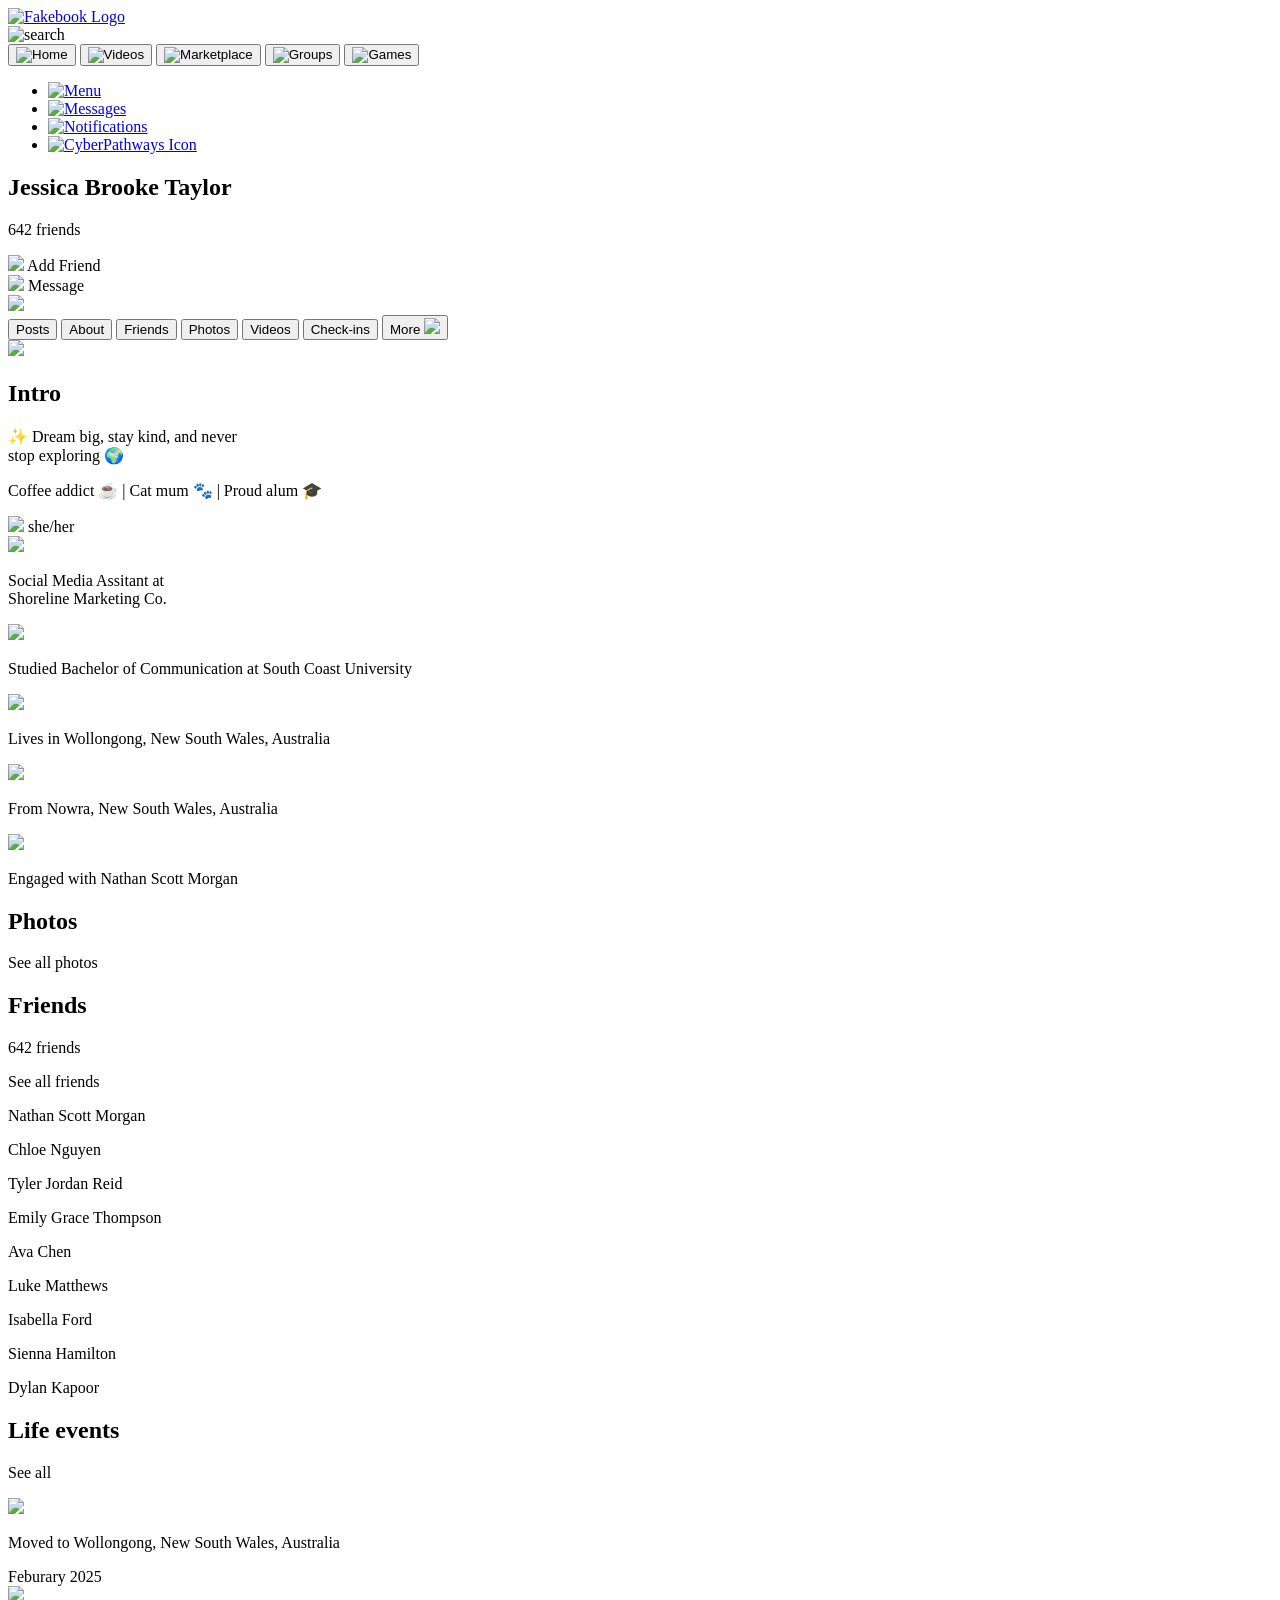
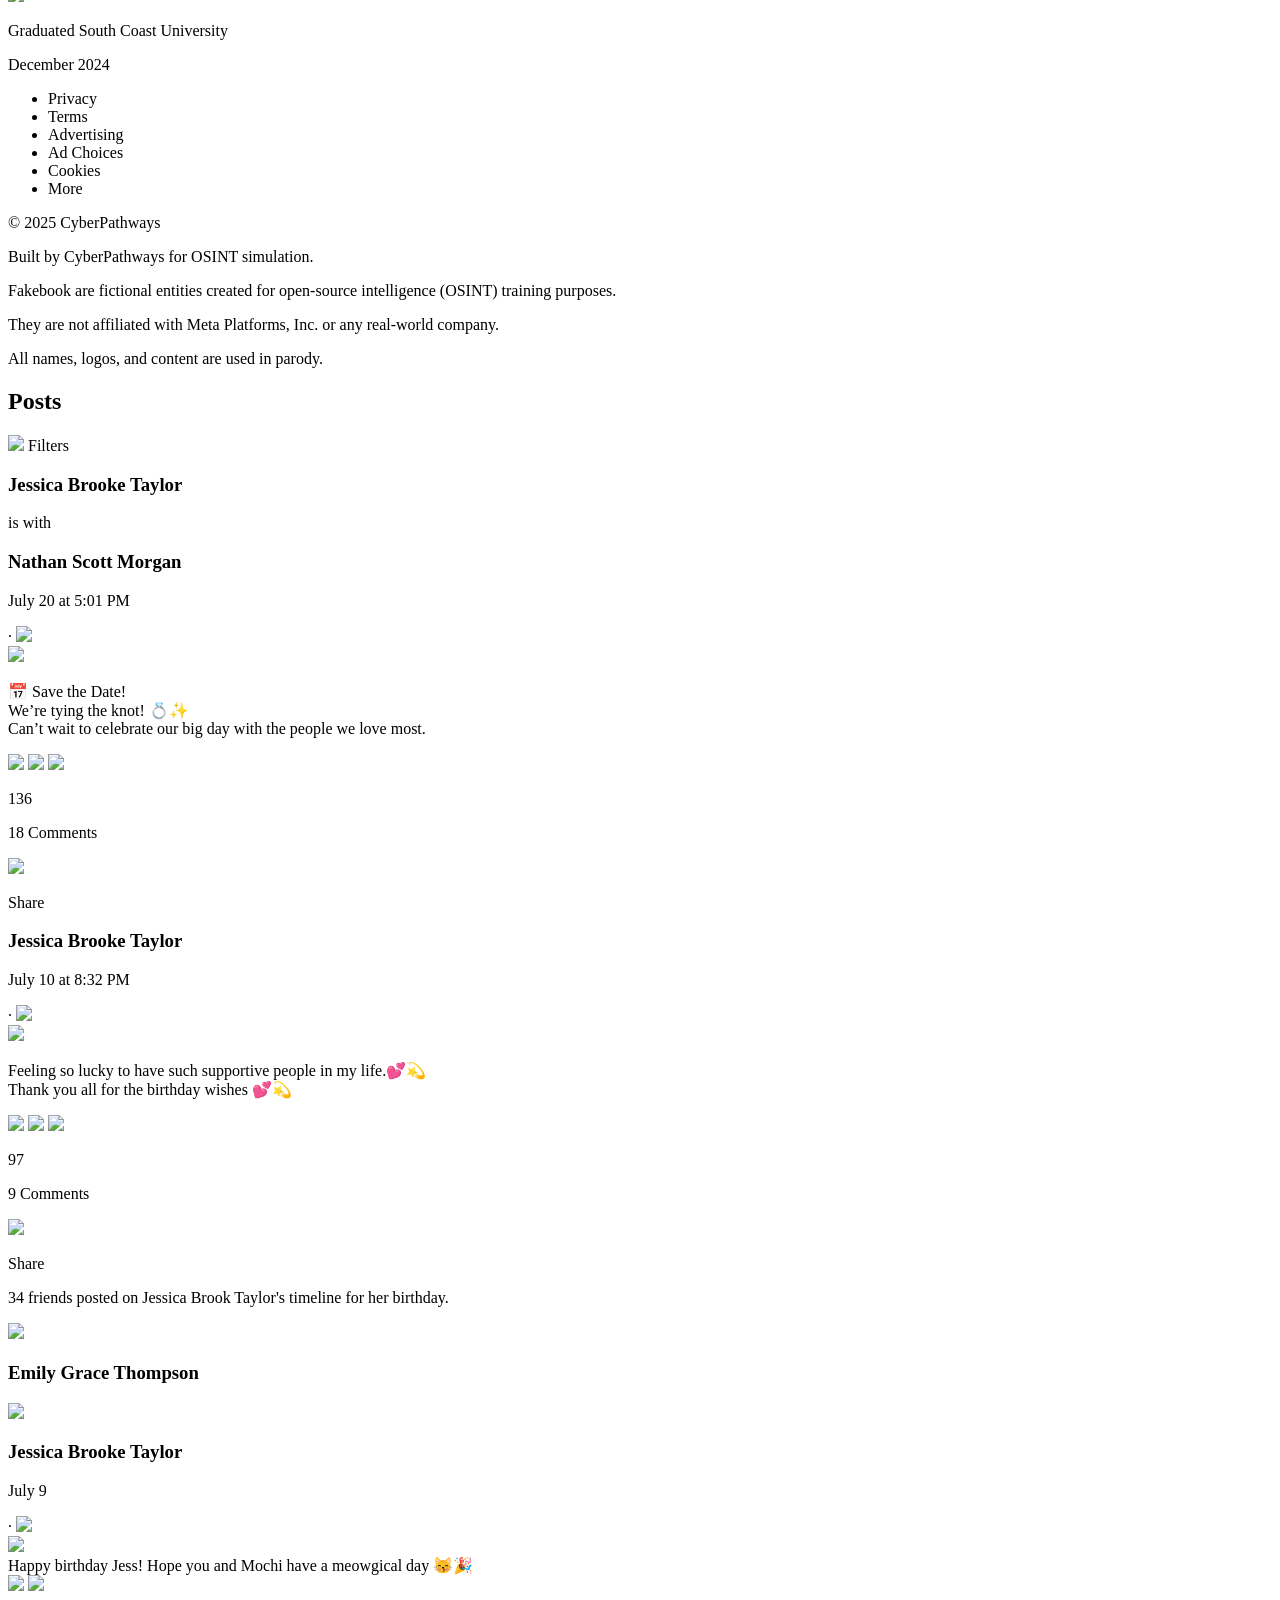
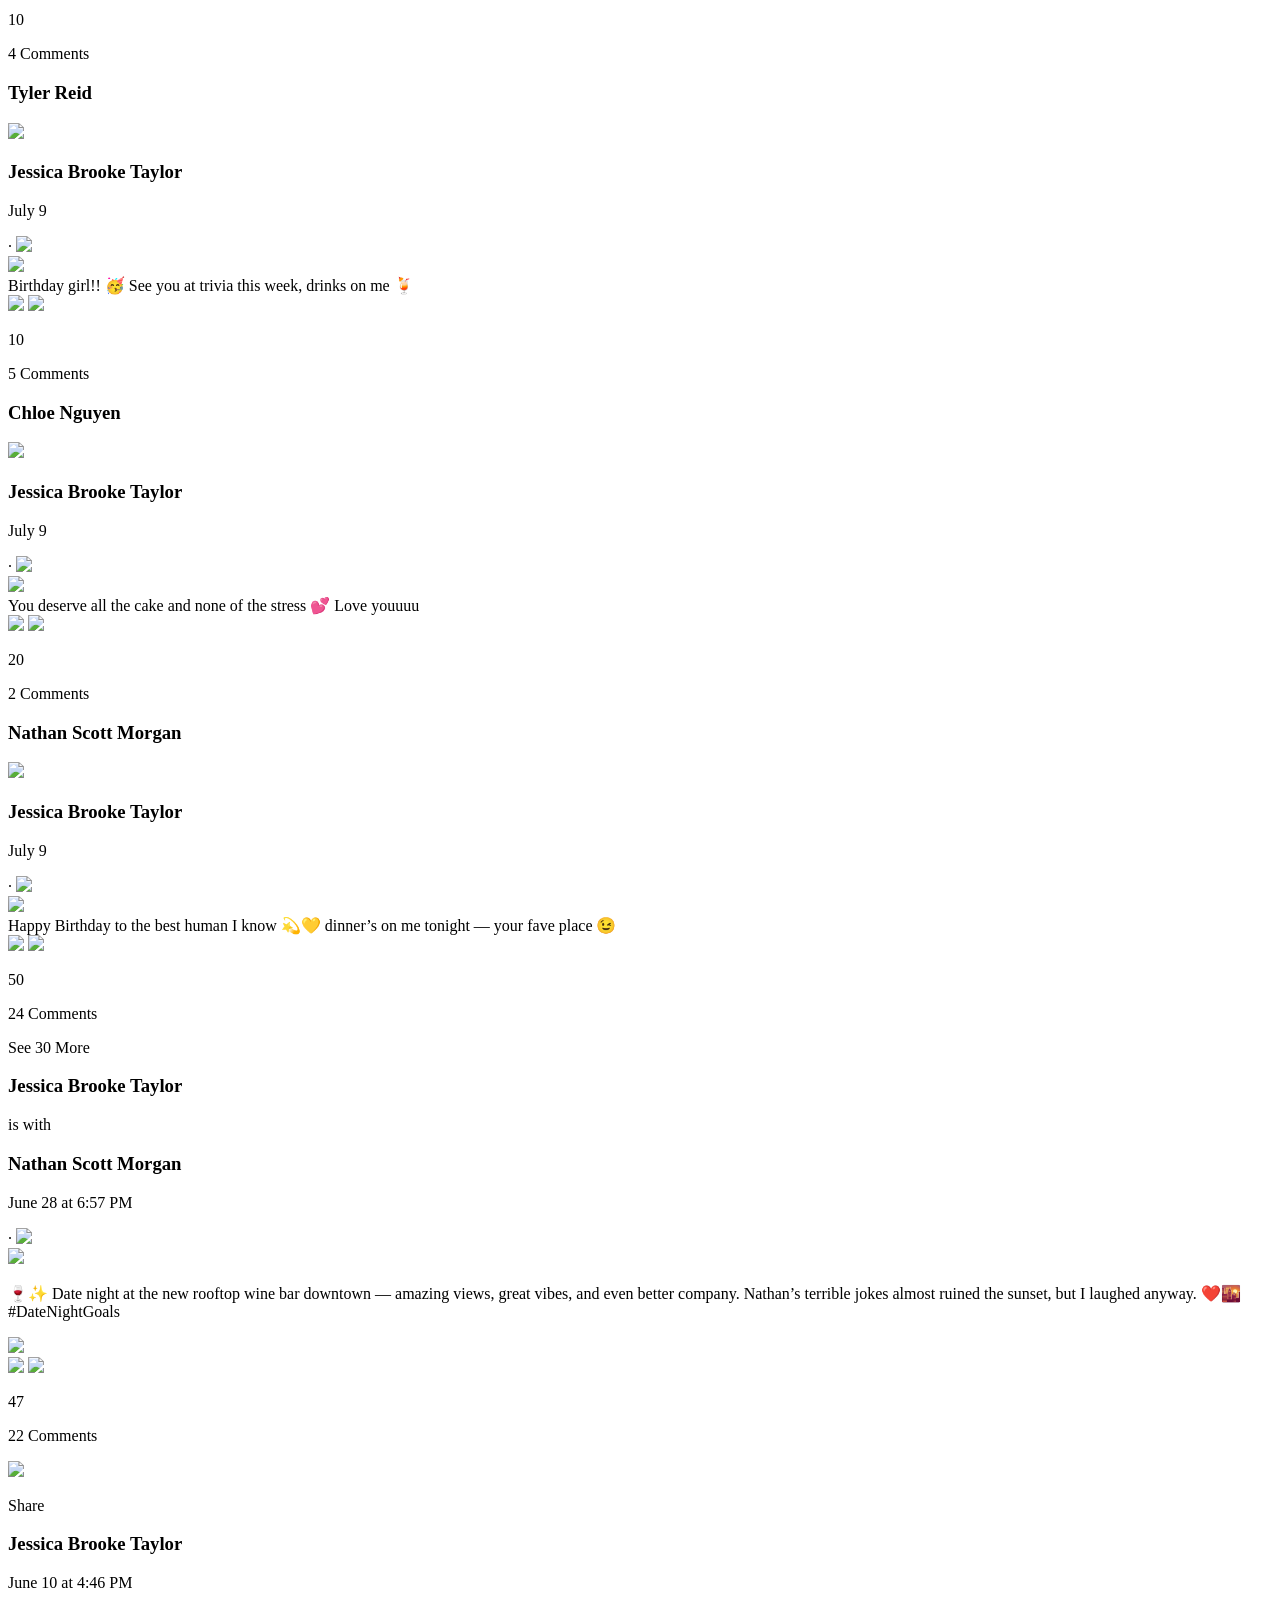
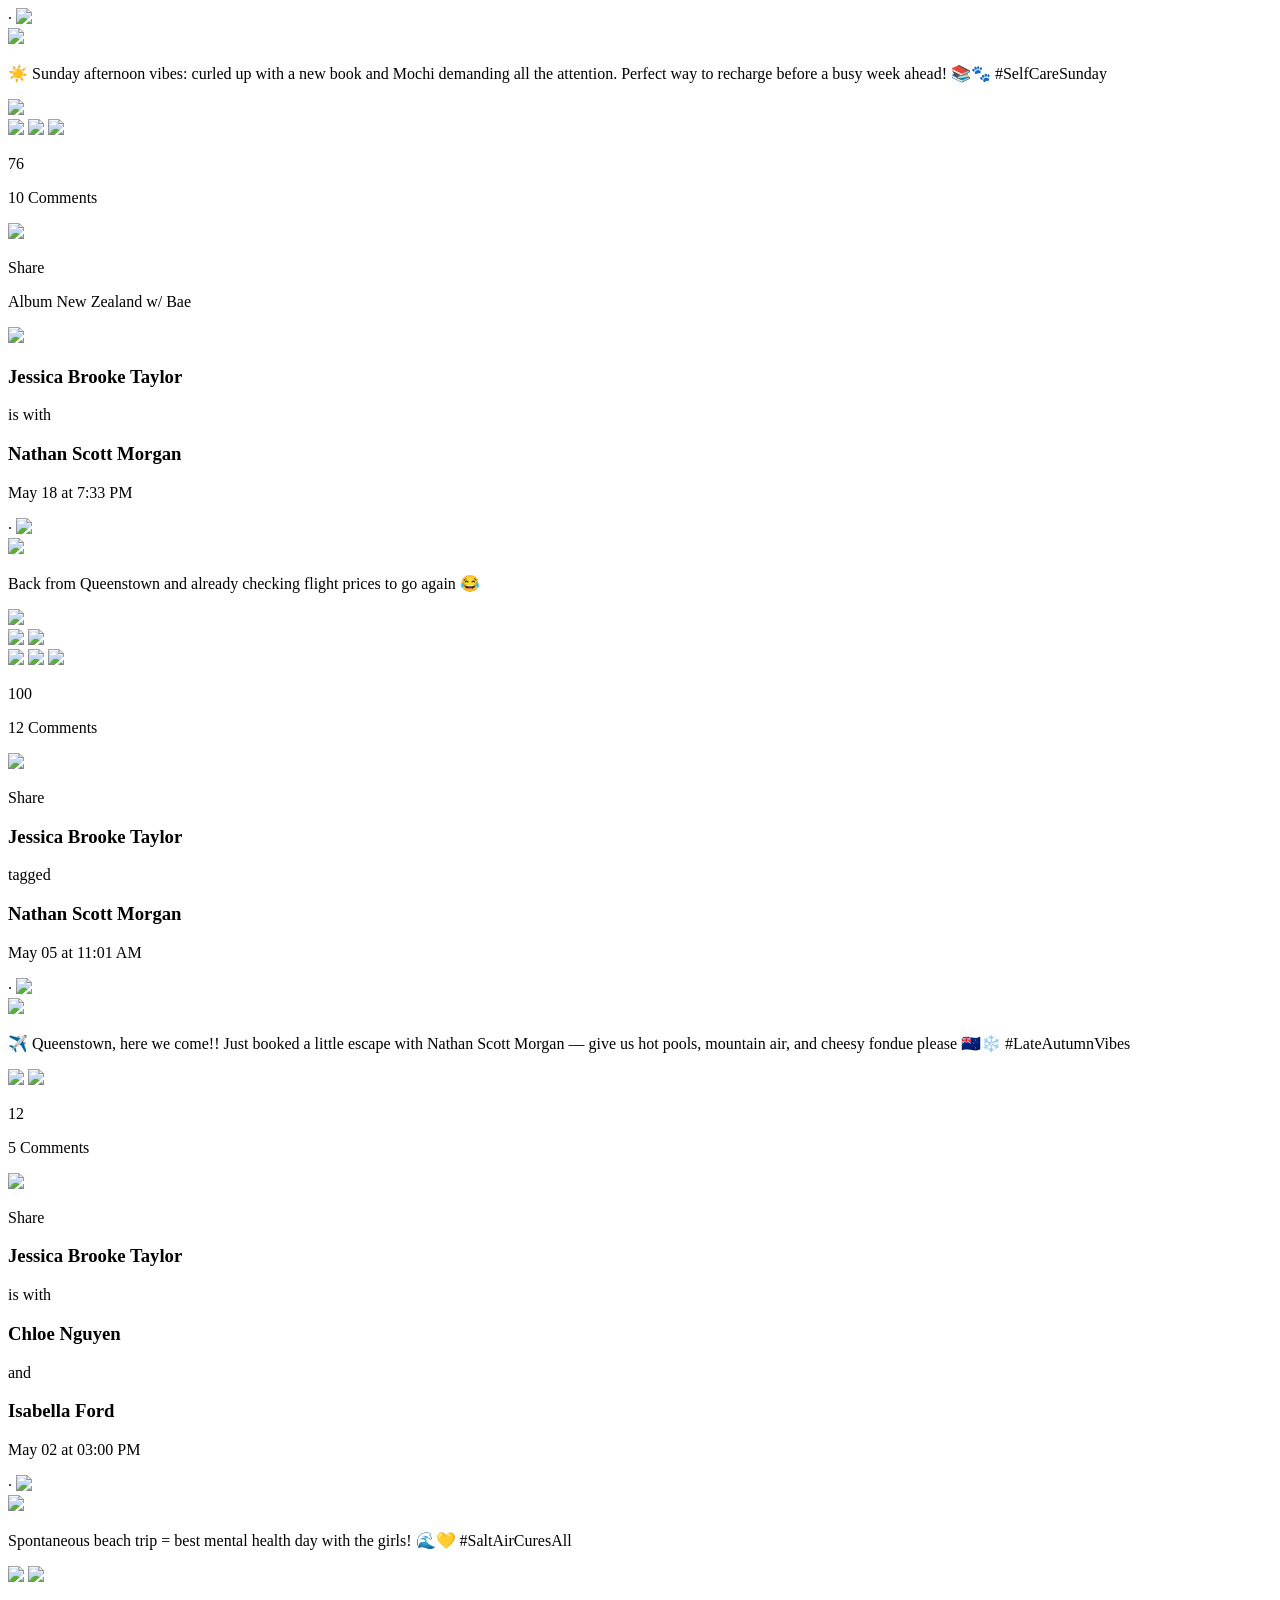
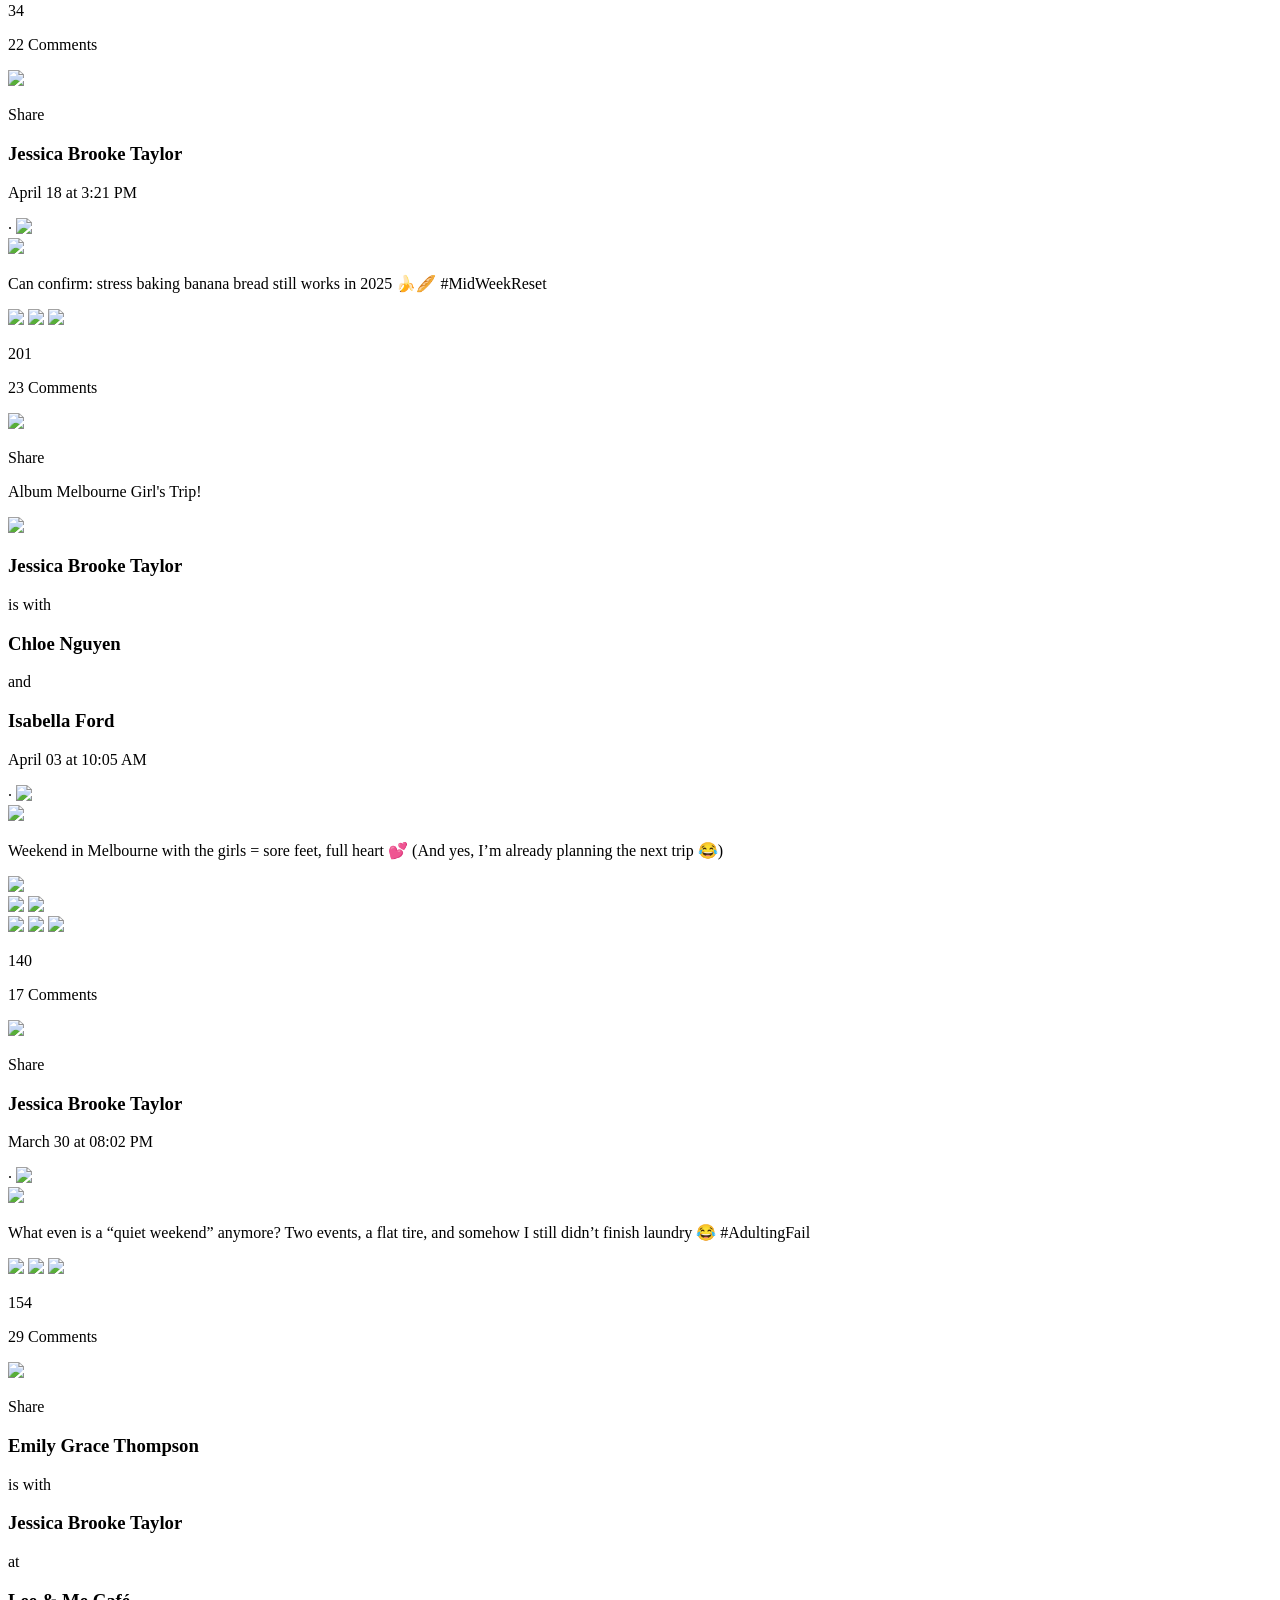
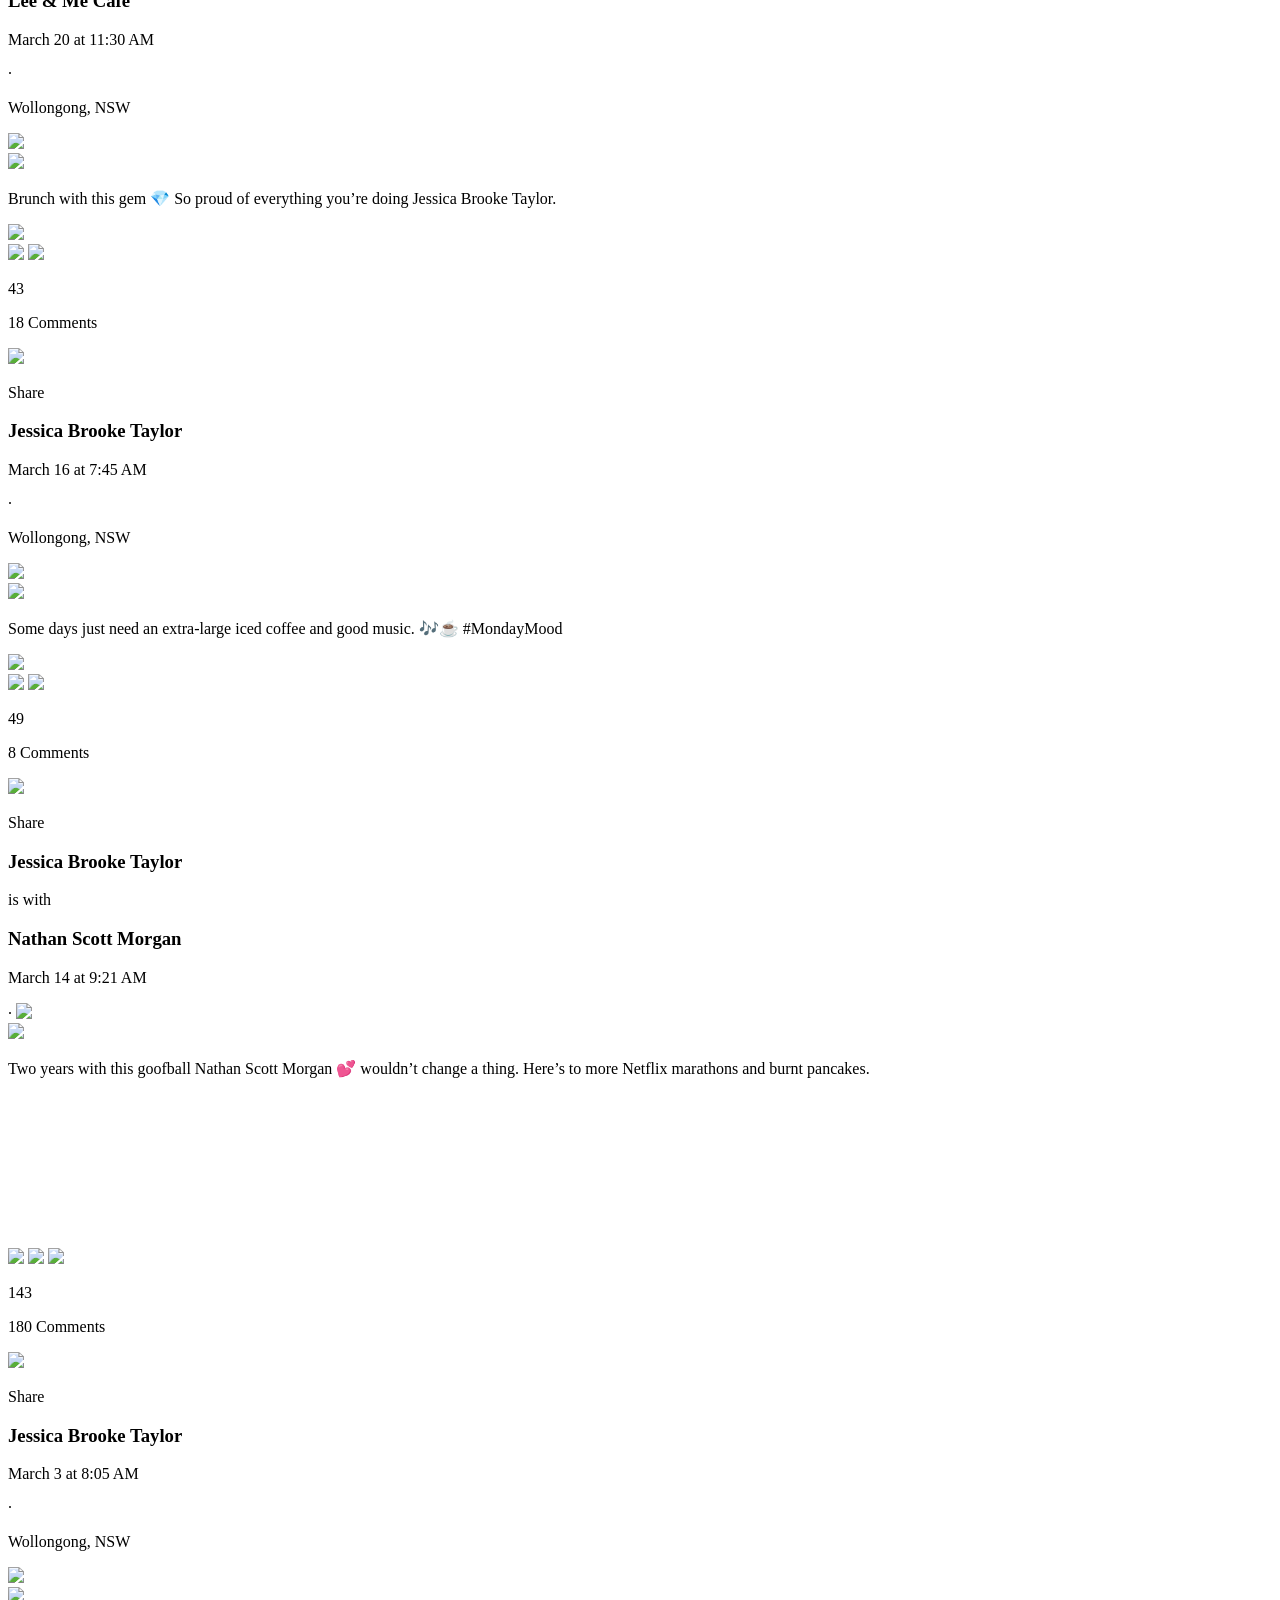
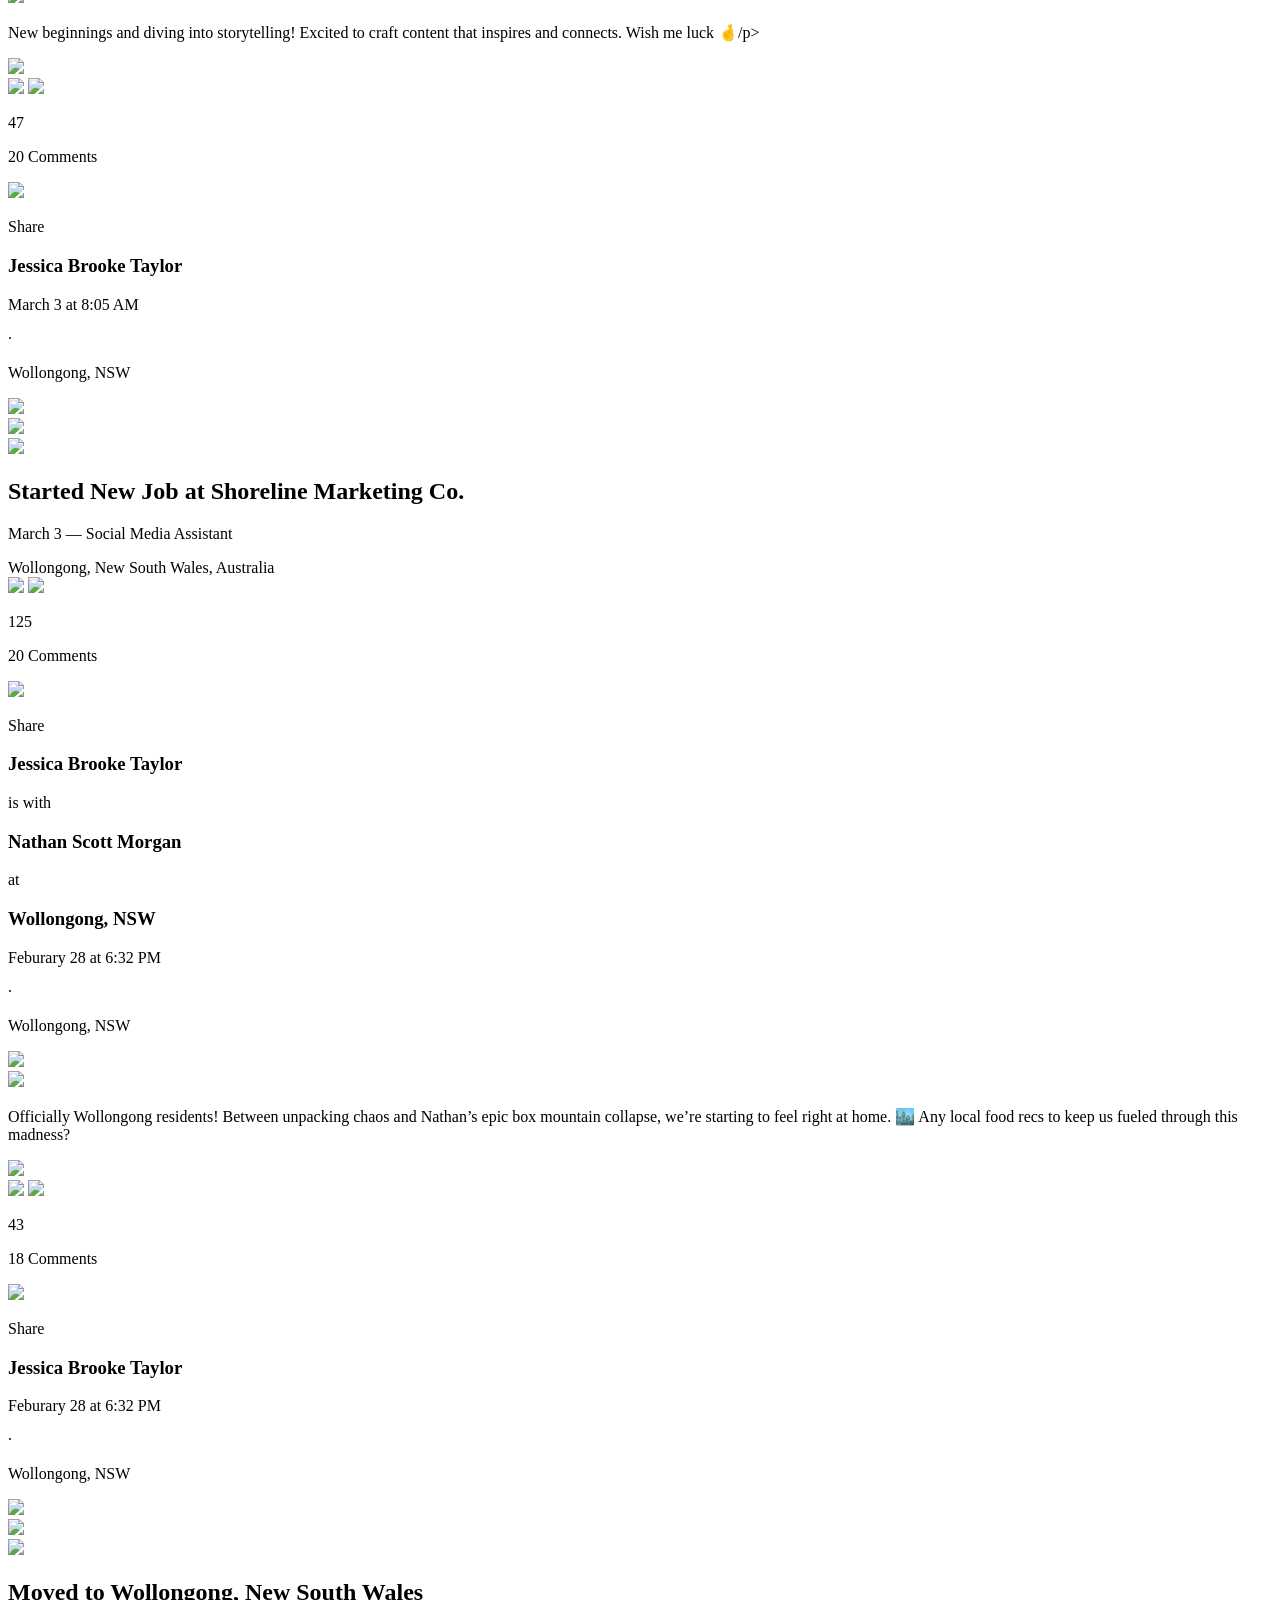
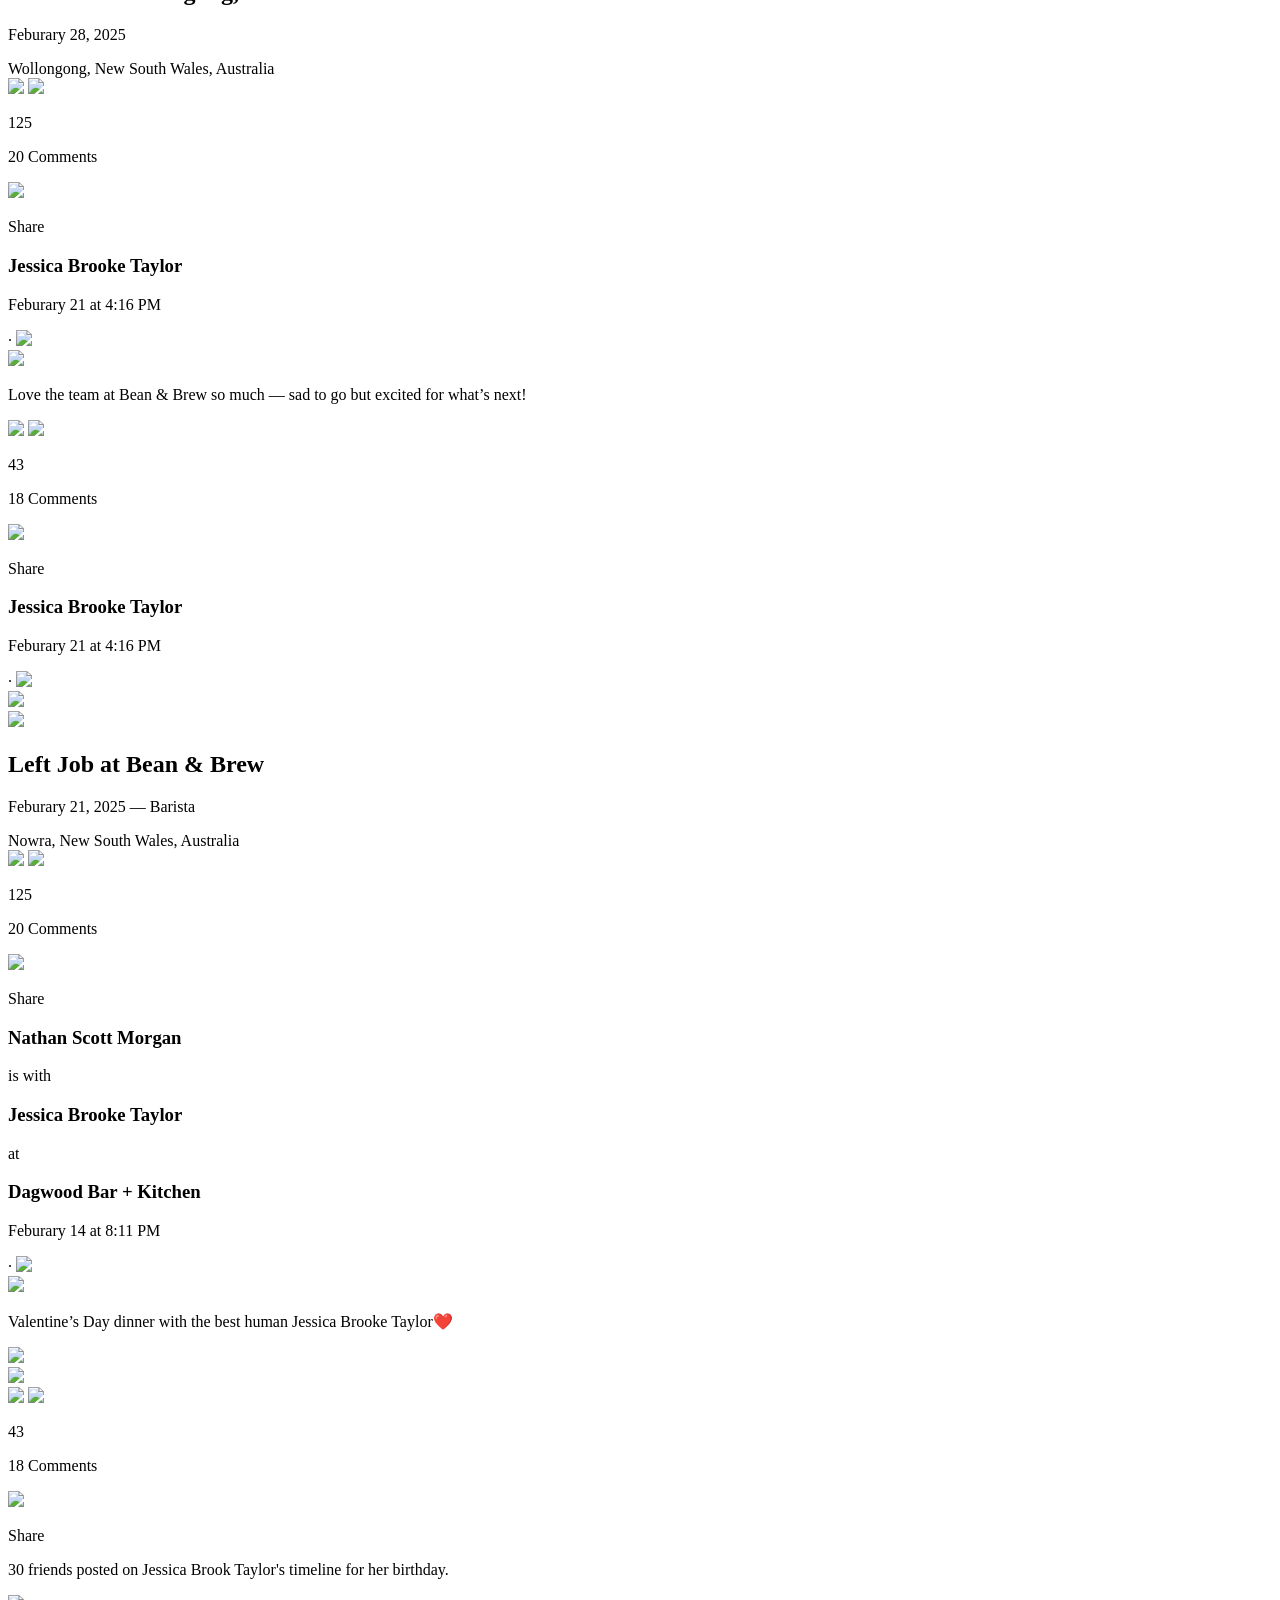
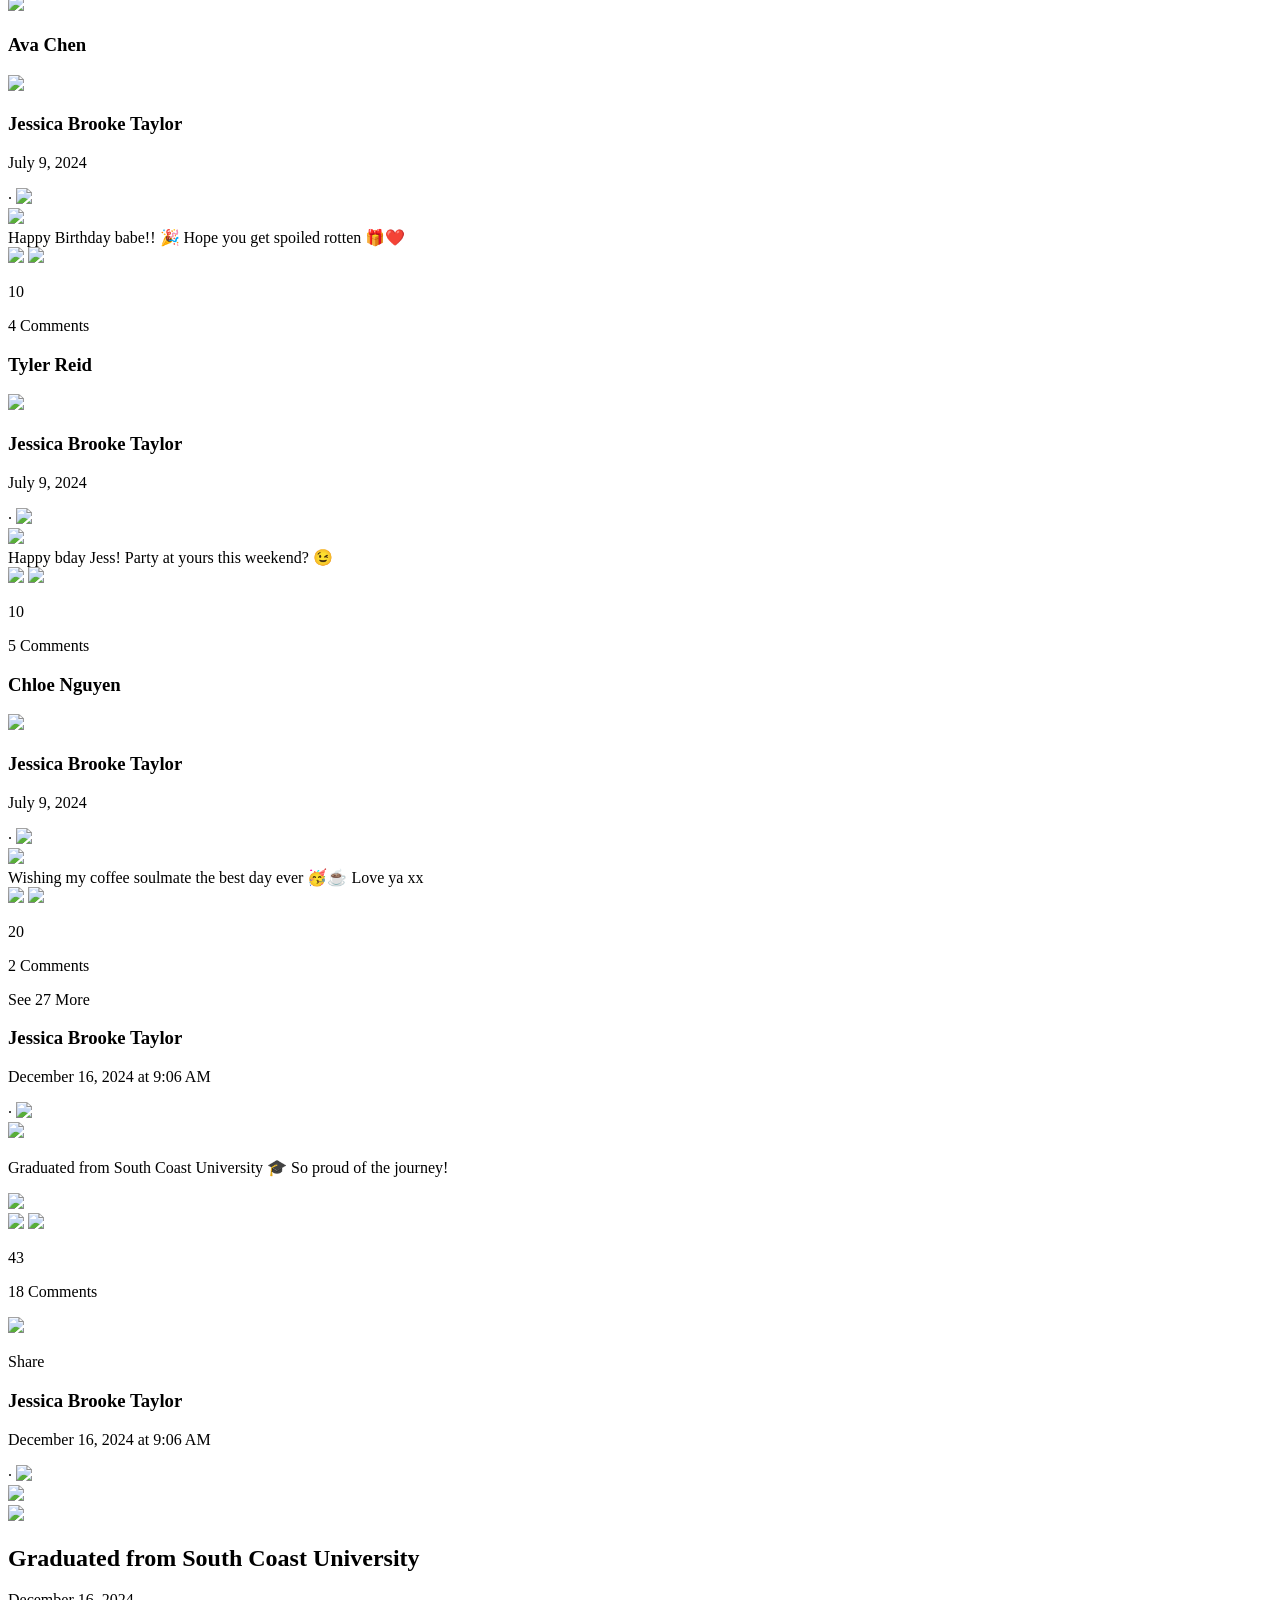
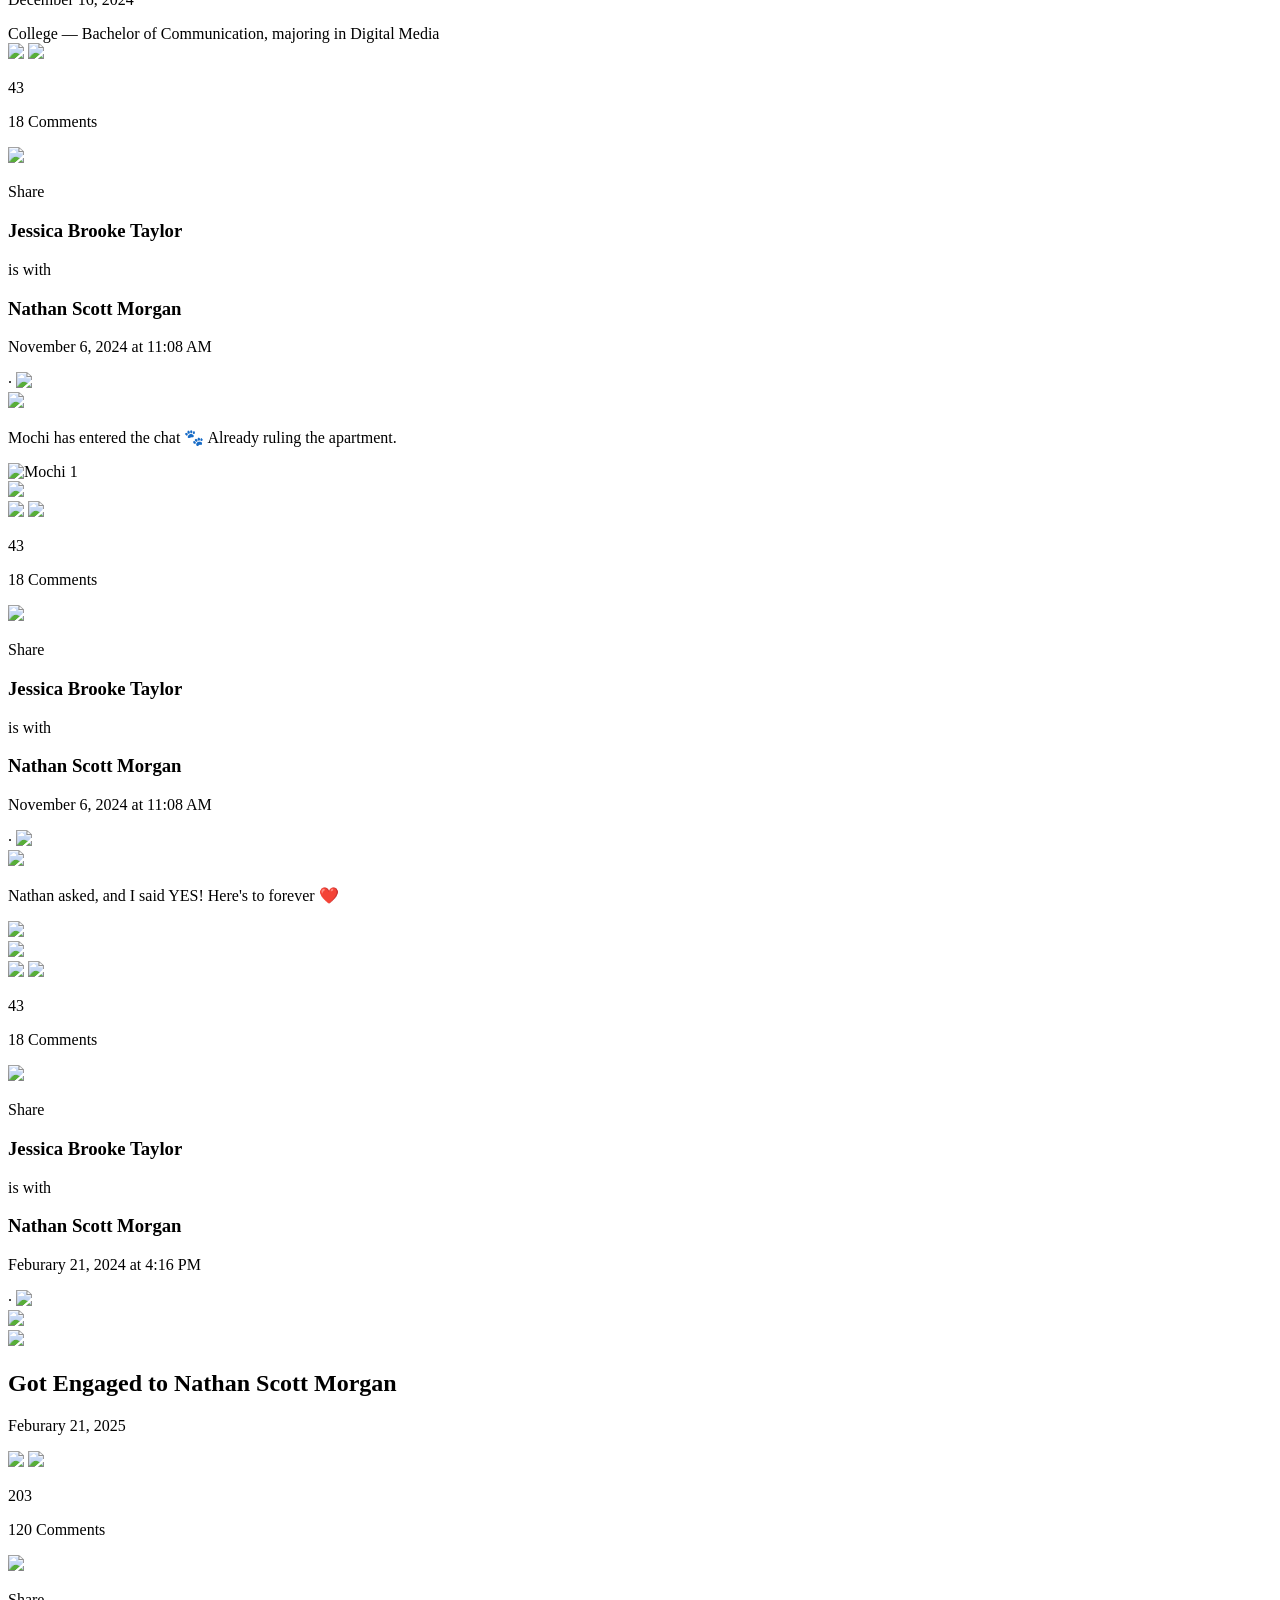
==== index.html @ ae7e08f4 "Add files via upload" ====
<!DOCTYPE html>
<html lang="en">
<head>
  <meta charset="UTF-8">
  <meta name="viewport" content="width=device-width, initial-scale=1.0">
  <title>Fakebook</title>
  <link rel="stylesheet" href="assets/css/main.css">
  <link rel="icon" href="assets/img/logos/fakebook-logo.svg" type="image/svg+xml">
  
</head>
<body>
  <div class="container">
    <header>
      <nav>
        <div class="nav-left">
          <a href="index.html" class="nav-logo">
            <img src="assets/img/logos/fakebook-logo.svg" alt="Fakebook Logo">
          </a>
          <div class="search"> 
              <img class="search-icon" src="assets/img/icons/search.svg" alt="search">
          </div>
        </div>
        <div class="nav-links main-nav">
          <button class="navlinks active" onclick="openMainTab(event, 'home')" id="defaultOpen">
          <img class="nav-icons"  src="assets/img/icons/home-outline.svg" 
              data-icon="assets/img/icons/home-outline.svg"  data-icon-active="assets/img/icons/home-fill.svg" alt="Home">
          </button>
          <button class="navlinks">
            <img class="nav-icons" src="assets/img/icons/video-outline.svg" alt="Videos">
          </button>
          <button class="navlinks">
            <img class="nav-icons" src="assets/img/icons/marketplace-outline.svg" alt="Marketplace">
          </button>
          <button class="navlinks">
            <img class="nav-icons" src="assets/img/icons/groups-outline.svg" alt="Groups">
          </button>
          <button class="navlinks">
            <img class="nav-icons game-icon" src="assets/img/icons/games-outline.svg" alt="Games">
          </button>
        </div>
        <ul class="nav-links">
          <li><a href="#"><img class="nav-icons" src="assets/img/icons/menu-black.svg" alt="Menu"></a></li>
          <li><a href="#"><img class="nav-icons" src="assets/img/icons/messages-black.svg" alt="Messages"></a></li>
          <li><a href="#"><img class="nav-icons" src="assets/img/icons/notification-black.svg" alt="Notifications"></a></li>
          <li class="profile-icon"><a href="#"><img class="nav-icons" src="assets/img/icons/cybepathways-icon-white.svg" alt="CyberPathways Icon"></a></li>
        </ul>
      </nav>
    </header>

    <div class="fakebook-page tabcontent" id="home">
      <section class="fakebook-header">
        <div class="header-img"></div>
        <div class="profile-header">
          <div class="profile-img"></div>
          <div class="profile-title">
            <h1>Jessica Brooke Taylor</h1>
            <div class="friends-sum">
              <p><span>642</span> friends</p>
            </div>
          </div>
          <div class="profile-btns">
            <div class="add-btn btn">
              <img src="assets/img/icons/add-white.svg" class="btn-icon">
              Add Friend</div>
            <div class="message-btn btn">
                  <img src="assets/img/icons/messages-black.svg" class="btn-icon">
              Message</div>
            <div class="more-btn btn" >
              <img src="assets/img/icons/arrow-down-s-line.svg">
            </div>
          </div>
        </div>
        <div class="border"></div>
      </section>

      <section class="profile-nav">
        <div class="tab">
          <button class="tablinks active" onclick="openProfileTab(event, 'posts')" id="defaultOpen">Posts</button>
          <button class="tablinks">About</button>
          <button class="tablinks">Friends</button>
          <button class="tablinks">Photos</button>
          <button class="tablinks">Videos</button>
          <button class="tablinks">Check-ins</button>
          <button class="tablinks">More <img src="assets/img/icons/arrow-down-s-fill.svg"></button>
        </div>

        <div class="btn more-dots">
          <img src="assets/img/icons/more-fill.svg">
        </div>
      </section>

      <section class="profile-section">
        <div id="posts" class="profile-tabcontent active">
          <!-- Left Sidebar -->
          <div class="left-content">
            <!-- Intro -->
            <div class="fb-section intro"><h1>Intro</h1>
              <p>  ✨ Dream big, stay kind, and never <br>stop exploring 🌍 </p>
                <p> Coffee addict ☕ | Cat mum 🐾 | Proud alum 🎓</p>
              <div class="intro-line">
                <img src="assets/img//icons/pronouns-color.svg"> she/her
              </div>
              <div class="intro-line">
                <img src="assets/img//icons/briefcase-4-fill.svg"><p>Social Media Assitant at <br><span>Shoreline Marketing Co.</span></p>
              </div>
              <div class="intro-line">
                <img src="assets/img/icons/education-color.svg"><p>Studied Bachelor of Communication at <span>South Coast University</span></p>
              </div>
              <div class="intro-line">
                <img src="assets/img/icons/lives-color.svg"><p>Lives in <span>Wollongong, New South Wales, Australia</span></p>
              </div>
              <div class="intro-line">
                <img src="assets/img/icons/lives-color.svg"><p>From <span>Nowra,  New South Wales, Australia</span></p>
              </div>
              <div class="intro-line">
                <img src="assets/img/icons/heart-3-fill.svg"><p>Engaged with <span> Nathan Scott Morgan</span></p>
              </div>
            </div>

            <!-- Photos -->
            <div class="fb-section photo-sec">
              <div class="fb-section-title">
                <h1>Photos</h1>
                <p class="link-text">See all photos</p>
              </div>
              <div class="photo-grid grid">
                <!-- Photo items -->
                <div class="profile-photo curv-left-top"></div>
                <div class="profile-photo"></div>
                <div class="profile-photo curv-right-top"></div>
                <div class="profile-photo"></div>
                <div class="profile-photo"></div>
                <div class="profile-photo"></div>
                <div class="profile-photo curv-left-bottom"></div>
                <div class="profile-photo"></div>
                <div class="profile-photo curv-right-bottom"></div>
              </div>
            </div>

            <!-- Friends -->
            <div class="fb-section friends-list">
              <div class="fb-section-title">
                <div class="title-pair">
                  <h1>Friends</h1>
                  <p class="title-num">642 friends</p>
                </div>
                <p class="link-text">See all friends</p>
              </div>
              <div class="friend-grid grid">
                <!-- Friend items -->
                <div class="friend-item"><div class="profile-photo friend-img"></div><p class="friend-name">Nathan Scott Morgan</p></div>
                <!-- Repeat friend-item 8 more times -->
                <div class="friend-item"><div class="profile-photo friend-img"></div><p class="friend-name">Chloe Nguyen</p></div>
                <div class="friend-item"><div class="profile-photo friend-img"></div><p class="friend-name">Tyler Jordan Reid</p></div>
                <div class="friend-item"><div class="profile-photo friend-img"></div><p class="friend-name">Emily Grace Thompson</p></div>
                <div class="friend-item"><div class="profile-photo friend-img"></div><p class="friend-name">Ava Chen</p></div>
                <div class="friend-item"><div class="profile-photo friend-img"></div><p class="friend-name">Luke Matthews</p></div>
                <div class="friend-item"><div class="profile-photo friend-img"></div><p class="friend-name">Isabella Ford</p></div>
                <div class="friend-item"><div class="profile-photo friend-img"></div><p class="friend-name">Sienna Hamilton</p></div>
                <div class="friend-item"><div class="profile-photo friend-img"></div><p class="friend-name">Dylan Kapoor</p></div>
              </div>
            </div>

            <!-- Life Events -->
            <div class="fb-section life-events">
              <div class="fb-section-title">
                <h1>Life events</h1>
                <p class="link-text">See all</p>
              </div>
              <div class="photo-grid grid">
                <div class="profile-photo life-event-item">
                  <div class="life-event-icon">
                    <img src="assets/img//icons/lives-white.svg">
                  </div>
                  <p class="life-event-title">Moved to Wollongong, New South Wales, Australia</p>
                  <span class="life-event-date">Feburary 2025</span>
                </div>
                <div class="profile-photo life-event-item">
                  <div class="life-event-icon">
                    <img src="assets/img/icons/education-white.svg">
                  </div>
                  <p class="life-event-title">Graduated South Coast University</p>
                  <span class="life-event-date">December 2024</span>
                </div>
              </div>
            </div>

            <!-- Footer -->
            <footer class="footer">
              <ul class="footer-list">
                <li class="footer-bold">Privacy</li>
                <li class="footer-bold">Terms</li>
                <li class="footer-bold">Advertising</li>
                <li class="footer-bold">Ad Choices</li>
                <li class="footer-bold">Cookies</li>
                <li>More</li>
              </ul>
              <p>&copy; 2025 CyberPathways</p>
              <div class="disclaimer">
                <p>Built by CyberPathways for OSINT simulation.</p>
                <p>Fakebook are fictional entities created for open-source intelligence (OSINT) training purposes.</p>
                <p>They are not affiliated with Meta Platforms, Inc. or any real-world company.</p>
                <p>All names, logos, and content are used in parody.</p>
              </div>
            </footer>
          </div>

          <!-- Right Sidebar -->
          <div class="right-content">
            <div class="fb-section fb-section-title">
              <h1>Posts</h1>
              <div class="filters-btn btn">
                  <img src="assets/img/icons/filter-black.svg">
                  Filters</div>
            </div>

            <!-- POST ONE : Wedding Post-->
            <div class="fb-section post-temp">
              <div class="post-header">
                <div class="profile-img"></div>
                <div class="post-info">
                  <div>
                    <h3>Jessica Brooke Taylor</h3> <span>is with </span> <h3>Nathan Scott Morgan</h3>
                  </div>
                   <div>
                    <p>July 20 at 5:01 PM </p>
                    <span>·</span> 
                    <img src="assets/img/icons/earth-fill.svg">
                  </div>
                </div>
                  <div class="btn more-dots">
                      <img src="assets/img/icons/more-fill.svg">
                  </div>
              </div>
              <div class="words-post">
                <p>📅 Save the Date!<br>
                We’re tying the knot! 💍✨ <br>
                Can’t wait to celebrate our big day with the people we love most.</p>
              </div>
              <div class="post-summary">
                <div class="emojis-grp">
                  <div class="emoji-pair">
                    <img src="assets/img/emojis/love.svg" class="emoji">
                    <img src="assets/img/emojis/emoji-love.svg" class="emoji">
                    <img src="assets/img/emojis/emoji-shock.svg" class="emoji">
                  </div>
                    <p class="emoji-count">136</p>
                </div>
                <p class="post-comments">18 Comments</p>
              </div>
              <div class="post-footer">
                <div class="share-btn">
                  <img src="assets/img/icons/share-outline.png">
                  <p>Share</p></div>
              </div>
            </div>

            <!-- POST TWO : Add Images -->
            <div class="fb-section post-temp">
              <div class="post-header">
                <div class="profile-img"></div>
                <div class="post-info">
                  <h3>Jessica Brooke Taylor</h3>
                   <div>
                    <p>July 10 at 8:32 PM </p>
                    <span>·</span> 
                    <img src="assets/img/icons/earth-fill.svg">
                  </div>
                </div>
                  <div class="btn more-dots">
                      <img src="assets/img/icons/more-fill.svg">
                  </div>
              </div>
              <div class="words-post">
                <p>Feeling so lucky to have such supportive people in my life.💕💫<br>
                  Thank you all for the birthday wishes 💕💫</p>
              </div>
              <div class="post grid">
                
              </div>
              <div class="post-summary">
                <div class="emojis-grp">
                  <div class="emoji-pair">
                    <img src="assets/img/emojis/like.svg" class="emoji">
                    <img src="assets/img/emojis/love.svg" class="emoji">
                    <img src="assets/img/emojis/emoji-laugh.svg" class="emoji">
                  </div>
                    <p class="emoji-count">97</p>
                </div>
                <p class="post-comments">9 Comments</p>
              </div>
              <div class="post-footer">
                <div class="share-btn">
                  <img src="assets/img/icons/share-outline.png">
                  <p>Share</p></div>
              </div>
            </div>

            <!-- BIRTHDAY WISHES -->
            <div class="fb-section post-temp wishes">
              <div class="post-header">
                  <p> 34 friends posted on Jessica Brook Taylor's <span class="p-bold">timeline </span>for her birthday.</p>
                  <div class="btn more-dots">
                      <img src="assets/img/icons/more-fill.svg">
                  </div>
                </div>
                <!-- Wish One: Emily-->
                <div class="fb-section post-temp wish-post">
                    <div class="post-header">
                      <div class="profile-img"></div>
                      <div class="post-info">
                        <div>
                          <h3>Emily Grace Thompson</h3> 
                          <img class="arrow-right" src="assets/img/icons/arrow-down-s-fill.svg"> 
                          <h3>Jessica Brooke Taylor</h3>
                        </div>
                         <div>
                          <p>July 9 </p>
                          <span>·</span> 
                          <img src="assets/img/icons/earth-fill.svg">
                        </div>
                      </div>
                      <div class="btn more-dots">
                          <img src="assets/img/icons/more-fill.svg">
                      </div>
                    </div>
                  <div class="words-post">
                    Happy birthday Jess! Hope you and Mochi have a meowgical day 😽🎉
                    </div>
                  <div class="post-summary">
                    <div class="emojis-grp">
                      <div class="emoji-pair">
                        <img src="assets/img/emojis/like.svg" class="emoji">
                        <img src="assets/img/emojis/love.svg" class="emoji">
                      </div>
                      <p>10</p>
                    </div>
                    <p class="post-comments">4 Comments</p>
                  </div>
                </div>
                <!-- Wish Two: Tyler-->
                <div class="fb-section post-temp  wish-post">
                    <div class="post-header">
                      <div class="profile-img"></div>
                      <div class="post-info">
                        <div>
                          <h3>Tyler Reid</h3> 
                          <img class="arrow-right" src="assets/img/icons/arrow-down-s-fill.svg"> 
                          <h3>Jessica Brooke Taylor</h3>
                        </div>
                        <div>
                          <p>July 9 </p>
                          <span>·</span> 
                          <img src="assets/img/icons/earth-fill.svg">
                        </div>
                      </div>
                      <div class="btn more-dots">
                          <img src="assets/img/icons/more-fill.svg">
                      </div>
                    </div>
                  <div class="words-post">
                    Birthday girl!! 🥳 See you at trivia this week, drinks on me 🍹
                    </div>
                  <div class="post-summary">
                    <div class="emojis-grp">
                      <div class="emoji-pair">
                        <img src="assets/img/emojis/like.svg" class="emoji">
                        <img src="assets/img/emojis/love.svg" class="emoji">
                      </div>
                      <p>10</p>
                    </div>
                    <p class="post-comments">5 Comments</p>
                  </div>
                </div>
                <!-- Wish Three: Chloe-->
                <div class="fb-section post-temp  wish-post">
                    <div class="post-header">
                      <div class="profile-img"></div>
                      <div class="post-info">
                        <div>
                          <h3>Chloe Nguyen</h3> 
                          <img class="arrow-right" src="assets/img/icons/arrow-down-s-fill.svg"> 
                          <h3>Jessica Brooke Taylor</h3>
                        </div>
                       <div>
                          <p>July 9 </p>
                          <span>·</span> 
                          <img src="assets/img/icons/earth-fill.svg">
                        </div>
                      </div>
                      <div class="btn more-dots">
                          <img src="assets/img/icons/more-fill.svg">
                      </div>
                    </div>
                  <div class="words-post">
                    You deserve all the cake and none of the stress 💕 Love youuuu
                    </div>
                  <div class="post-summary">
                    <div class="emojis-grp">
                      <div class="emoji-pair">
                        <img src="assets/img/emojis/like.svg" class="emoji">
                        <img src="assets/img/emojis/love.svg" class="emoji">
                      </div>
                      <p>20</p>
                    </div>
                    <p class="post-comments">2 Comments</p>
                  </div>
                </div>
                <!-- Wish Four: Nathan-->
                <div class="fb-section post-temp  wish-post">
                    <div class="post-header">
                      <div class="profile-img"></div>
                      <div class="post-info">
                        <div>
                          <h3> Nathan Scott Morgan</h3> 
                          <img class="arrow-right" src="assets/img/icons/arrow-down-s-fill.svg"> 
                          <h3>Jessica Brooke Taylor</h3>
                        </div>
                       <div>
                          <p>July 9 </p>
                          <span>·</span> 
                          <img src="assets/img/icons/earth-fill.svg">
                        </div>
                      </div>
                      <div class="btn more-dots">
                          <img src="assets/img/icons/more-fill.svg">
                      </div>
                    </div>
                  <div class="words-post">
                    Happy Birthday to the best human I know 💫💛 dinner’s on me tonight — your fave place 😉
                    </div>
                  <div class="post-summary">
                    <div class="emojis-grp">
                      <div class="emoji-pair">
                        <img src="assets/img/emojis/like.svg" class="emoji">
                        <img src="assets/img/emojis/love.svg" class="emoji">
                      </div>
                      <p>50</p>
                    </div>
                    <p class="post-comments">24 Comments</p>
                  </div>
                </div>

                <div class="post-footer">
                  <p>See 30 More</p>
                </div>
            </div>

            <!-- POST THREE : Date Night -->
            <div class="fb-section post-temp">
              <div class="post-header">
                <div class="profile-img"></div>
                <div class="post-info">
                  <div>
                    <h3>Jessica Brooke Taylor</h3> <span>is with </span> <h3>Nathan Scott Morgan</h3>
                  </div>
                  <div>
                      <p>June 28 at 6:57 PM </p>
                      <span>·</span> 
                      <img src="assets/img/icons/earth-fill.svg">
                    </div>
                </div>
                  <div class="btn more-dots">
                      <img src="assets/img/icons/more-fill.svg">
                  </div>
              </div>
              <div class="words-post">
                <p>🍷✨ Date night at the new rooftop wine bar downtown — amazing views, great vibes, and even 
                  better company. Nathan’s terrible jokes almost ruined the sunset, but I laughed anyway. ❤️🌇 
                  <span>#DateNightGoals</span></p>
              </div>
              <div class="post">
                <img src="assets/img/posts/couple-glasses.jpg">
              </div>
              <div class="post-summary">
                <div class="emojis-grp">
                  <div class="emoji-pair">
                    <img src="assets/img/emojis/like.svg" class="emoji">
                    <img src="assets/img/emojis/love.svg" class="emoji">
                  </div>
                  <p>47</p>
                </div>
                <p class="post-comments">22 Comments</p>
              </div>
              <div class="post-footer">
                <div class="share-btn">
                  <img src="assets/img/icons/share-outline.png">
                  <p>Share</p></div>
              </div>
            </div>

            <!-- POST FOUR: Relaxing Sunday-->
            <div class="fb-section post-temp">
              <div class="post-header">
                <div class="profile-img"></div>
                <div class="post-info">
                  <h3>Jessica Brooke Taylor</h3>
                  <div>
                      <p>June 10 at 4:46 PM </p>
                      <span>·</span> 
                      <img src="assets/img/icons/earth-fill.svg">
                    </div>
                </div>
                  <div class="btn more-dots">
                      <img src="assets/img/icons/more-fill.svg">
                  </div>
              </div>
              <div class="words-post">
                <p>☀️ Sunday afternoon vibes: curled up with a new book and Mochi demanding all the attention. 
                  Perfect way to recharge before a busy week ahead! 📚🐾 <span>#SelfCareSunday</span></p>
              </div>
              <div class="post">
                <img src="assets/img/posts/mochi-couch-sunday.jpg">
              </div>
              <div class="post-summary">
                <div class="emojis-grp">
                    <div class="emoji-pair">
                      <img src="assets/img/emojis/love.svg" class="emoji">
                      <img src="assets/img/emojis/emoji-love.svg" class="emoji">
                      <img src="assets/img/emojis/like.svg" class="emoji">
                    </div>
                      <p class="emoji-count">76</p>
                  </div>
                <p class="post-comments">10 Comments</p>
              </div>
              <div class="post-footer">
                <div class="share-btn">
                  <img src="assets/img/icons/share-outline.png">
                  <p>Share</p></div>
              </div>
            </div>

            <!-- POST FIVE: Post Vacation w/ images-->
             <div class="fb-section post-temp wishes">
              <div class="post-header">
                  <p> Album <span class="p-bold">New Zealand w/ Bae </span></p>
                  <div class="btn more-dots">
                      <img src="assets/img/icons/more-fill.svg">
                  </div>
                </div>
            <div class="fb-section post-temp">
              <div class="post-header">
                <div class="profile-img"></div>
                <div class="post-info">
                  <div>
                    <h3>Jessica Brooke Taylor</h3> <span>is with </span> <h3>Nathan Scott Morgan</h3>
                  </div>
                   <div>
                    <p>May 18 at 7:33 PM </p>
                    <span>·</span>
                    <img src="assets/img/icons/earth-fill.svg">
                  </div>
                </div>
                  <div class="btn more-dots">
                      <img src="assets/img/icons/more-fill.svg">
                  </div>
              </div>
              <div class="words-post">
                <p>Back from Queenstown and already checking flight prices to go again 😂</p>
              </div>
              <div class="post photo-grid">
                <div class="photo-grid-left">
                  <img src="assets/img/posts/queenstown/queenstown-2.jpg" />
                </div>
                <div class="photo-grid-right">
                  <img src="assets/img/posts/queenstown/queenstown-1.jpg" />
                  <img src="assets/img/posts/queenstown/queenstown-3.jpg" />
                </div>
              </div>
              <div class="post-summary">
                <div class="emojis-grp">
                  <div class="emoji-pair">
                      <img src="assets/img/emojis/love.svg" class="emoji">
                      <img src="assets/img/emojis/emoji-shock.svg" class="emoji">
                      <img src="assets/img/emojis/like.svg" class="emoji">
                    </div>
                      <p class="emoji-count">100</p>
                    </div>
                <p class="post-comments">12 Comments</p>
              </div>
              <div class="post-footer">
                <div class="share-btn">
                  <img src="assets/img/icons/share-outline.png">
                  <p>Share</p></div>
              </div>
            </div>
            </div>

            <!-- POST SIX Vacation Post-->
            <div class="fb-section post-temp">
              <div class="post-header">
                <div class="profile-img"></div>
                <div class="post-info">
                  <div>
                    <h3>Jessica Brooke Taylor</h3> <span>tagged</span> <h3>Nathan Scott Morgan</h3>
                  </div>
                   <div>
                    <p>May 05 at 11:01 AM </p>
                    <span>·</span> 
                    <img src="assets/img/icons/earth-fill.svg">
                  </div>
                </div>
                  <div class="btn more-dots">
                      <img src="assets/img/icons/more-fill.svg">
                  </div>
              </div>
              <div class="words-post">
                <p>✈️ Queenstown, here we come!! Just booked a little escape with <span>Nathan Scott Morgan</span> — 
                  give us hot pools, mountain air, and cheesy fondue please 🇳🇿❄️ <span>#LateAutumnVibes</span></p>
              </div>
              <div class="post-summary">
                <div class="emojis-grp">
                    <div class="emoji-pair">
                      <img src="assets/img/emojis/love.svg" class="emoji">
                      <img src="assets/img/emojis/like.svg" class="emoji">
                    </div>
                      <p class="emoji-count">12</p>
                  </div>
                <p class="post-comments">5 Comments</p>
              </div>
              <div class="post-footer">
                <div class="share-btn">
                  <img src="assets/img/icons/share-outline.png">
                  <p>Share</p></div>
              </div>
            </div>

            <!-- POST SEVEN: Add Images : Beach Trip-->
            <div class="fb-section post-temp">
              <div class="post-header">
                <div class="profile-img"></div>
                <div class="post-info">
                  <div>
                    <h3>Jessica Brooke Taylor</h3> 
                    <span>is with </span> <h3>Chloe Nguyen</h3> 
                    <span>and </span> <h3>Isabella Ford</h3>
                  </div>
                   <div>
                    <p>May 02 at 03:00 PM </p>
                    <span>·</span> 
                    <img src="assets/img/icons/earth-fill.svg">
                  </div>
                </div>
                  <div class="btn more-dots">
                      <img src="assets/img/icons/more-fill.svg">
                  </div>
              </div>
              <div class="words-post">
                <p>Spontaneous beach trip = best mental health day with the girls! 🌊💛 <span>#SaltAirCuresAll</span></p>
              </div>
              <div class="post"></div>
              <div class="post-summary">
              <div class="emojis-grp">
                  <div class="emoji-pair">
                    <img src="assets/img/emojis/love.svg" class="emoji">
                    <img src="assets/img/emojis/emoji-love.svg" class="emoji">
                  </div>
                    <p class="emoji-count">34</p>
                </div>
                <p class="post-comments">22 Comments</p>
              </div>
              <div class="post-footer">
                <div class="share-btn">
                  <img src="assets/img/icons/share-outline.png">
                  <p>Share</p></div>
              </div>
            </div>

            <!-- POST EIGHT : Banna Bread Post-->
            <div class="fb-section post-temp">
              <div class="post-header">
                <div class="profile-img"></div>
                <div class="post-info">
                  <h3>Jessica Brooke Taylor</h3>
                   <div>
                    <p>April 18 at 3:21 PM </p>
                    <span>·</span> 
                    <img src="assets/img/icons/earth-fill.svg">
                  </div>
                </div>
                  <div class="btn more-dots">
                      <img src="assets/img/icons/more-fill.svg">
                  </div>
              </div>
              <div class="words-post">
                <p>Can confirm: stress baking banana bread still works in 2025 🍌🥖 
                  <span>#MidWeekReset</span></p>
              </div>
              <div class="post-summary">
                <div class="emojis-grp">
                  <div class="emoji-pair">
                    <img src="assets/img/emojis/love.svg" class="emoji">
                    <img src="assets/img/emojis/emoji-laugh.svg" class="emoji">
                    <img src="assets/img/emojis/like.svg" class="emoji">
                  </div>
                    <p class="emoji-count">201</p>
                </div>
                <p class="post-comments">23 Comments</p>
              </div>
              <div class="post-footer">
                <div class="share-btn">
                  <img src="assets/img/icons/share-outline.png">
                  <p>Share</p></div>
              </div>
            </div>

            <!-- Melbourne Weekend Album Highlights -->
             <div class="fb-section post-temp wishes">
              <div class="post-header">
                  <p> Album <span class="p-bold">Melbourne Girl's Trip! </span></p>
                  <div class="btn more-dots">
                      <img src="assets/img/icons/more-fill.svg">
                  </div>
                </div>
               <!-- POST NINE : Melbourne Post-->
              <div class="fb-section post-temp">
                <div class="post-header">
                  <div class="profile-img"></div>
                  <div class="post-info">
                    <div>
                      <h3>Jessica Brooke Taylor</h3> <span>is with </span> <h3>Chloe Nguyen</h3> <span>and </span> <h3>Isabella Ford</h3>
                    </div>
                    <div>
                      <p>April 03 at 10:05 AM </p>
                      <span>·</span> 
                      <img src="assets/img/icons/earth-fill.svg">
                    </div>
                  </div>
                    <div class="btn more-dots">
                        <img src="assets/img/icons/more-fill.svg">
                    </div>
                </div>
                <div class="words-post">
                  <p>Weekend in Melbourne with the girls = sore feet, full heart 💕 
                  (And yes, I’m already planning the next trip 😂)</p>
                </div>
                <div class="post photo-grid">
                <div class="photo-grid-left">
                  <img src="assets/img/posts/melbourne/girls-breakfast.jpg" />
                </div>
                <div class="photo-grid-right">
                  <img src="assets/img/posts/melbourne/flinder-station.jpg" />
                  <img src="assets/img/posts/melbourne/melbourne-trip-1.jpg" />
                </div>
              </div>
                <div class="post-summary">
                  <div class="emojis-grp">
                    <div class="emoji-pair">
                      <img src="assets/img/emojis/love.svg" class="emoji">
                      <img src="assets/img/emojis/emoji-love.svg" class="emoji">
                      <img src="assets/img/emojis/like.svg" class="emoji">
                    </div>
                      <p class="emoji-count">140</p>
                  </div>
                  <p class="post-comments">17 Comments</p>
                </div>
                <div class="post-footer">
                  <div class="share-btn">
                    <img src="assets/img/icons/share-outline.png">
                    <p>Share</p></div>
                </div>
              </div>
            </div>

            <!-- POST TEN : Adulting Fail-->
            <div class="fb-section post-temp">
              <div class="post-header">
                <div class="profile-img"></div>
                <div class="post-info">
                  <h3>Jessica Brooke Taylor</h3>
                  <div>
                    <p>March 30 at 08:02 PM</p>
                    <span>·</span> 
                    <img src="assets/img/icons/earth-fill.svg">
                  </div>
                </div>
                  <div class="btn more-dots">
                      <img src="assets/img/icons/more-fill.svg">
                  </div>
              </div>
              <div class="words-post">
                <p>What even is a “quiet weekend” anymore? Two events, 
                  a flat tire, and somehow I still didn’t finish laundry 😂 <span>#AdultingFail</span></p>
              </div>
              <div class="post-summary">
                <div class="emojis-grp">
                  <div class="emoji-pair">
                    <img src="assets/img/emojis/emoji-laugh.svg" class="emoji">
                    <img src="assets/img/emojis/love.svg" class="emoji">
                    <img src="assets/img/emojis/like.svg" class="emoji">
                  </div>
                    <p class="emoji-count">154</p>
                </div>
                <p class="post-comments">29 Comments</p>
              </div>
              <div class="post-footer">
                <div class="share-btn">
                  <img src="assets/img/icons/share-outline.png">
                  <p>Share</p></div>
              </div>
            </div>

            <!-- POST ELEVEN : Location Pin-->
            <div class="fb-section post-temp">
              <div class="post-header">
                <div class="profile-img"></div>
                <div class="post-info">
                  <div>
                    <h3>Emily Grace Thompson</h3> 
                    <span>is with </span> <h3>Jessica Brooke Taylor</h3> 
                  </div>
                  <div>
                    <span>at </span><h3>Lee & Me Café</h3>
                  </div>
                  <div>
                    <p>March 20 at 11:30 AM </p>
                    <span>·</span> 
                    <p>Wollongong, NSW </p>
                    <img src="assets/img/icons/earth-fill.svg">
                  </div>
                  
                </div>
                  <div class="btn more-dots">
                      <img src="assets/img/icons/more-fill.svg">
                  </div>
              </div>
              <div class="words-post">
                <p>
                  Brunch with this gem 💎 So proud of everything you’re doing <span>Jessica Brooke Taylor</span>.
                </p>
              </div>
              <div class="post">
                <img src="assets/img/posts/emily-bestie-post.jpg">
              </div>
              <div class="post-summary">
                <div class="emojis-grp">
                  <div class="emoji-pair">
                    <img src="assets/img/emojis/like.svg" class="emoji">
                    <img src="assets/img/emojis/love.svg" class="emoji">
                  </div>
                    <p class="emoji-count">43</p>
                </div>
                <p class="post-comments">18 Comments</p>
              </div>
              <div class="post-footer">
                <div class="share-btn">
                  <img src="assets/img/icons/share-outline.png">
                  <p>Share</p></div>
              </div>
            </div>

            <!-- POST TWELVE: Monday Coffee-->
            <div class="fb-section post-temp">
              <div class="post-header">
                <div class="profile-img"></div>
                <div class="post-info">
                  <h3>Jessica Brooke Taylor</h3>
                  <div>
                      <p>March 16 at 7:45 AM </p>
                      <span>·</span> 
                      <p>Wollongong, NSW</p>
                      <img src="assets/img/icons/earth-fill.svg">
                    </div>
                </div>
                  <div class="btn more-dots">
                      <img src="assets/img/icons/more-fill.svg">
                  </div>
              </div>
              <div class="words-post">
                <p>Some days just need an extra-large iced coffee and good music. 
                  🎶☕ <span>#MondayMood</span></p>
              </div>
              <div class="post">
                <img src="assets/img/posts/cafe-coffee-earbuds.jpg">
              </div>
              <div class="post-summary">
                <div class="emojis-grp">
                  <div class="emoji-pair">
                    <img src="assets/img/emojis/like.svg" class="emoji">
                    <img src="assets/img/emojis/love.svg" class="emoji">
                  </div>
                    <p class="emoji-count">49</p>
                </div>
                <p class="post-comments">8 Comments</p>
              </div>
              <div class="post-footer">
                <div class="share-btn">
                  <img src="assets/img/icons/share-outline.png">
                  <p>Share</p></div>
              </div>
            </div>

            <!-- POST THIRTEEN : Anniversary Post -->
            <div class="fb-section post-temp">
              <div class="post-header">
                <div class="profile-img"></div>
                <div class="post-info">
                  <div>
                    <h3>Jessica Brooke Taylor</h3> <span>is with </span> <h3>Nathan Scott Morgan</h3>
                  </div>
                    <div>
                      <p>March 14 at 9:21 AM </p>
                      <span>·</span>
                      <img src="assets/img/icons/earth-fill.svg">
                    </div>
                </div>
                  <div class="btn more-dots">
                      <img src="assets/img/icons/more-fill.svg">
                  </div>
              </div>
              <div class="words-post">
                <p> Two years with this goofball <span>Nathan Scott Morgan</span> 💕 wouldn’t change a thing. 
                  Here’s to more Netflix marathons and burnt pancakes. 
                </p>
              </div>
              <div class="video-post">
                <video
                      src="assets/img/posts/anniversary-vid.mp4"
                      autoplay
                      muted
                      playsinline
                      loop
                      class="fb-style-video"
                      ></video>

              </div>
              <div class="post-summary">
              <div class="emojis-grp">
                  <div class="emoji-pair">
                    <img src="assets/img/emojis/love.svg" class="emoji">
                    <img src="assets/img/emojis/like.svg" class="emoji">
                    <img src="assets/img/emojis/emoji-love.svg" class="emoji">
                  </div>
                    <p class="emoji-count">143</p>
                </div>
                <p class="post-comments">180 Comments</p>
              </div>
              <div class="post-footer">
                <div class="share-btn">
                  <img src="assets/img/icons/share-outline.png">
                  <p>Share</p></div>
              </div>
            </div>
            
            <!-- POST FOURTEEN: New Job Post-->
            <div class="fb-section post-temp">
              <div class="post-header">
                <div class="profile-img"></div>
                <div class="post-info">
                  <h3>Jessica Brooke Taylor</h3>
                  <div>
                      <p>March 3 at 8:05 AM </p>
                      <span>·</span> 
                      <p>Wollongong, NSW</p>
                      <img src="assets/img/icons/earth-fill.svg">
                    </div>
                </div>
                  <div class="btn more-dots">
                      <img src="assets/img/icons/more-fill.svg">
                  </div>
              </div>
              <div class="words-post">
                <p>New beginnings and diving into storytelling! 
                  Excited to craft content that inspires and connects. Wish me luck 🤞/p>
              </div>
              <div class="post">
                <img src="assets/img/posts/new-job.jpg">
              </div>
              <div class="post-summary">
                <div class="emojis-grp">
                  <div class="emoji-pair">
                    <img src="assets/img/emojis/like.svg" class="emoji">
                    <img src="assets/img/emojis/love.svg" class="emoji">
                  </div>
                    <p class="emoji-count">47</p>
                </div>
                <p class="post-comments">20 Comments</p>
              </div>
              <div class="post-footer">
                <div class="share-btn">
                  <img src="assets/img/icons/share-outline.png">
                  <p>Share</p></div>
              </div>
            </div>

            <!-- LIFE EVENT: NEW JOB -->
            <div class="fb-section post-temp">
              <div class="post-header">
                <div class="profile-img"></div>
                <div class="post-info">
                  <h3>Jessica Brooke Taylor</h3>
                  <div>
                      <p>March 3 at 8:05 AM </p>
                      <span>·</span> 
                      <p>Wollongong, NSW</p>
                      <img src="assets/img/icons/earth-fill.svg">
                    </div>
                </div>
                  <div class="btn more-dots">
                      <img src="assets/img/icons/more-fill.svg">
                  </div>
              </div>
              <div class="life-event-post words-post">
                  <div class="life-event-icon">
                    <img class="icon-post" src="assets/img/icons/briefcase-4-white.svg">
                  </div>
                  <h1>Started New Job at Shoreline Marketing Co.</h1>
                  <p>March 3 — Social Media Assistant</p>
                  <span>Wollongong, New South Wales, Australia</span>
              </div>
              <div class="post-summary">
                <div class="emojis-grp">
                  <div class="emoji-pair">
                    <img src="assets/img/emojis/like.svg" class="emoji">
                    <img src="assets/img/emojis/love.svg" class="emoji">
                  </div>
                    <p class="emoji-count">125</p>
                </div>
                <p class="post-comments">20 Comments</p>
              </div>
              <div class="post-footer">
                <div class="share-btn">
                  <img src="assets/img/icons/share-outline.png">
                  <p>Share</p></div>
              </div>
            </div>

            <!-- POST FIFTEEN: Moving House Post-->
            <div class="fb-section post-temp">
              <div class="post-header">
                <div class="profile-img"></div>
                <div class="post-info">
                  <div>
                      <h3>Jessica Brooke Taylor</h3> 
                    <span>is with </span> <h3>Nathan Scott Morgan</h3> 
                  </div>
                  <div>
                    <span>at </span><h3>Wollongong, NSW</h3>
                  </div>
                  <div>
                      <p>Feburary 28 at 6:32 PM </p>
                      <span>·</span> 
                      <p>Wollongong, NSW</p>
                      <img src="assets/img/icons/earth-fill.svg">
                    </div>
                </div>
                  <div class="btn more-dots">
                      <img src="assets/img/icons/more-fill.svg">
                  </div>
              </div>
              <div class="words-post">
                <p>Officially Wollongong residents! Between unpacking chaos and <span>Nathan</span>’s epic 
                  box mountain collapse, we’re starting to feel right at home. 
                  🏙️ Any local food recs to keep us fueled through this madness?</p>
              </div>
              <div class="post">
                <img src="assets/img/posts/moving.jpg">
              </div>
              <div class="post-summary">
                <div class="emojis-grp">
                  <div class="emoji-pair">
                    <img src="assets/img/emojis/like.svg" class="emoji">
                    <img src="assets/img/emojis/love.svg" class="emoji">
                  </div>
                    <p class="emoji-count">43</p>
                </div>
                <p class="post-comments">18 Comments</p>
              </div>
              <div class="post-footer">
                <div class="share-btn">
                  <img src="assets/img/icons/share-outline.png">
                  <p>Share</p></div>
              </div>
            </div>

            <!-- LIFE EVENT: MOVED TO WOLLONGONG -->
              <div class="fb-section post-temp">
              <div class="post-header">
                <div class="profile-img"></div>
                <div class="post-info">
                  <h3>Jessica Brooke Taylor</h3>
                  <div>
                      <p>Feburary 28 at 6:32 PM </p>
                      <span>·</span> 
                      <p>Wollongong, NSW</p>
                      <img src="assets/img/icons/earth-fill.svg">
                    </div>
                </div>
                  <div class="btn more-dots">
                      <img src="assets/img/icons/more-fill.svg">
                  </div>
              </div>
              <div class="life-event-post words-post">
                  <div class="life-event-icon">
                    <img class="icon-post" src="assets/img/icons/lives-white.svg">
                  </div>
                  <h1>Moved to Wollongong, New South Wales</h1>
                  <p>Feburary 28, 2025</p>
                  <span>Wollongong, New South Wales, Australia</span>
              </div>
              <div class="post-summary">
                <div class="emojis-grp">
                  <div class="emoji-pair">
                    <img src="assets/img/emojis/like.svg" class="emoji">
                    <img src="assets/img/emojis/love.svg" class="emoji">
                  </div>
                    <p class="emoji-count">125</p>
                </div>
                <p class="post-comments">20 Comments</p>
              </div>
              <div class="post-footer">
                <div class="share-btn">
                  <img src="assets/img/icons/share-outline.png">
                  <p>Share</p></div>
              </div>
            </div>

            <!-- POST SIXTEEN :  Leaving Job-->
            <div class="fb-section post-temp">
              <div class="post-header">
                <div class="profile-img"></div>
                <div class="post-info">
                  <h3>Jessica Brooke Taylor</h3>
                  <div>
                      <p>Feburary 21 at 4:16 PM </p>
                      <span>·</span>
                      <img src="assets/img/icons/earth-fill.svg">
                    </div>
                </div>
                  <div class="btn more-dots">
                      <img src="assets/img/icons/more-fill.svg">
                  </div>
              </div>
              <div class="words-post">
                <p>Love the team at <span>Bean & Brew</span> so much — sad to go but excited for what’s next!</p>
              </div>
              <div class="post-summary">
                <div class="emojis-grp">
                  <div class="emoji-pair">
                    <img src="assets/img/emojis/like.svg" class="emoji">
                    <img src="assets/img/emojis/love.svg" class="emoji">
                  </div>
                    <p class="emoji-count">43</p>
                </div>
                <p class="post-comments">18 Comments</p>
              </div>
              <div class="post-footer">
                <div class="share-btn">
                  <img src="assets/img/icons/share-outline.png">
                  <p>Share</p></div>
              </div>
            </div>

            <!-- POST SEVENTEEN: LIFE EVENT : Leaving JOB-->
            <div class="fb-section post-temp">
              <div class="post-header">
                <div class="profile-img"></div>
                <div class="post-info">
                  <h3>Jessica Brooke Taylor</h3>
                  <div>
                      <p>Feburary 21 at 4:16 PM </p>
                      <span>·</span>
                      <img src="assets/img/icons/earth-fill.svg">
                    </div>
                </div>
                  <div class="btn more-dots">
                      <img src="assets/img/icons/more-fill.svg">
                  </div>
              </div>
              <div class="life-event-post words-post">
                  <div class="life-event-icon">
                    <img class="icon-post" src="assets/img/icons/briefcase-4-white.svg">
                  </div>
                  <h1>Left Job at Bean & Brew</h1>
                  <p>Feburary 21, 2025 — Barista</p>
                  <span>Nowra, New South Wales, Australia</span>
              </div>
              <div class="post-summary">
                <div class="emojis-grp">
                  <div class="emoji-pair">
                    <img src="assets/img/emojis/like.svg" class="emoji">
                    <img src="assets/img/emojis/love.svg" class="emoji">
                  </div>
                    <p class="emoji-count">125</p>
                </div>
                <p class="post-comments">20 Comments</p>
              </div>
              <div class="post-footer">
                <div class="share-btn">
                  <img src="assets/img/icons/share-outline.png">
                  <p>Share</p></div>
              </div>
            </div>

            <!-- POST SEVENTEEN: Valentines Day-->
            <div class="fb-section post-temp">
              <div class="post-header">
                <div class="profile-img"></div>
                <div class="post-info">
                  <div>
                    <h3>Nathan Scott Morgan</h3>
                      <span>is with </span> <h3>Jessica Brooke Taylor</h3> 
                  </div>
                  <div>
                    <span>at </span><h3>Dagwood Bar + Kitchen</h3>
                  </div>
                  <div>
                    <p>Feburary 14 at 8:11 PM </p>
                    <span>·</span> 
                    <img src="assets/img/icons/earth-fill.svg">
                  </div>
                </div>
                  <div class="btn more-dots">
                      <img src="assets/img/icons/more-fill.svg">
                  </div>
              </div>
              <div class="words-post">
              <p>Valentine’s Day dinner with the best human <span>Jessica Brooke Taylor</span>❤️</p>
              </div>
              <div class="post photo-grid two-pic">
                <div class="photo-grid-left valentines">
                  <img src="assets/img/posts/valentines/valentines-day.jpg">
                </div>
                <div class="photo-grid-right valentines">
                  <img src="assets/img/posts/valentines/valentines-2.jpg">
                </div>
              </div>
              <div class="post-summary">
              <div class="emojis-grp">
                  <div class="emoji-pair">
                    <img src="assets/img/emojis/like.svg" class="emoji">
                    <img src="assets/img/emojis/love.svg" class="emoji">
                  </div>
                    <p class="emoji-count">43</p>
                </div>
                <p class="post-comments">18 Comments</p>
              </div>
              <div class="post-footer">
                <div class="share-btn">
                  <img src="assets/img/icons/share-outline.png">
                  <p>Share</p></div>
              </div>
            </div>

            <!-- 2024 -->
            <!-- BIRTHDAY WISHES 2024-->
             <div class="fb-section post-temp wishes">
              <div class="post-header">
                  <p> 30 friends posted on Jessica Brook Taylor's <span class="p-bold">timeline </span>for her birthday.</p>
                  <div class="btn more-dots">
                      <img src="assets/img/icons/more-fill.svg">
                  </div>
                </div>
                <!-- Wish One: Ava Chen-->
                <div class="fb-section post-temp wish-post">
                    <div class="post-header">
                      <div class="profile-img"></div>
                      <div class="post-info">
                        <div>
                          <h3>Ava Chen</h3> 
                          <img class="arrow-right" src="assets/img/icons/arrow-down-s-fill.svg"> 
                          <h3>Jessica Brooke Taylor</h3>
                        </div>
                         <div>
                          <p>July 9, 2024 </p>
                          <span>·</span> 
                          <img src="assets/img/icons/earth-fill.svg">
                        </div>
                      </div>
                      <div class="btn more-dots">
                          <img src="assets/img/icons/more-fill.svg">
                      </div>
                    </div>
                  <div class="words-post">
                    Happy Birthday babe!! 🎉 Hope you get spoiled rotten 🎁❤️
                    </div>
                  <div class="post-summary">
                    <div class="emojis-grp">
                      <div class="emoji-pair">
                        <img src="assets/img/emojis/like.svg" class="emoji">
                        <img src="assets/img/emojis/love.svg" class="emoji">
                      </div>
                      <p>10</p>
                    </div>
                    <p class="post-comments">4 Comments</p>
                  </div>
                </div>
                <!-- Wish Two: Tyler-->
                <div class="fb-section post-temp  wish-post">
                    <div class="post-header">
                      <div class="profile-img"></div>
                      <div class="post-info">
                        <div>
                          <h3>Tyler Reid</h3> 
                          <img class="arrow-right" src="assets/img/icons/arrow-down-s-fill.svg"> 
                          <h3>Jessica Brooke Taylor</h3>
                        </div>
                        <div>
                          <p>July 9, 2024 </p>
                          <span>·</span> 
                          <img src="assets/img/icons/earth-fill.svg">
                        </div>
                      </div>
                      <div class="btn more-dots">
                          <img src="assets/img/icons/more-fill.svg">
                      </div>
                    </div>
                  <div class="words-post">
                    Happy bday Jess! Party at yours this weekend? 😉
                    </div>
                  <div class="post-summary">
                    <div class="emojis-grp">
                      <div class="emoji-pair">
                        <img src="assets/img/emojis/like.svg" class="emoji">
                        <img src="assets/img/emojis/love.svg" class="emoji">
                      </div>
                      <p>10</p>
                    </div>
                    <p class="post-comments">5 Comments</p>
                  </div>
                </div>
                <!-- Wish Three: Chloe-->
                <div class="fb-section post-temp  wish-post">
                    <div class="post-header">
                      <div class="profile-img"></div>
                      <div class="post-info">
                        <div>
                          <h3>Chloe Nguyen</h3> 
                          <img class="arrow-right" src="assets/img/icons/arrow-down-s-fill.svg"> 
                          <h3>Jessica Brooke Taylor</h3>
                        </div>
                       <div>
                          <p>July 9, 2024 </p>
                          <span>·</span> 
                          <img src="assets/img/icons/earth-fill.svg">
                        </div>
                      </div>
                      <div class="btn more-dots">
                          <img src="assets/img/icons/more-fill.svg">
                      </div>
                    </div>
                  <div class="words-post">
                   Wishing my coffee soulmate the best day ever 🥳☕ Love ya xx
                    </div>
                  <div class="post-summary">
                    <div class="emojis-grp">
                      <div class="emoji-pair">
                        <img src="assets/img/emojis/like.svg" class="emoji">
                        <img src="assets/img/emojis/love.svg" class="emoji">
                      </div>
                      <p>20</p>
                    </div>
                    <p class="post-comments">2 Comments</p>
                  </div>
                </div>

                <div class="post-footer">
                  <p>See 27 More</p>
                </div>
            </div>

            <!-- POST EIGHTEEN : Graduated University Post-->
            <div class="fb-section post-temp">
              <div class="post-header">
                <div class="profile-img"></div>
                <div class="post-info">
                  <h3>Jessica Brooke Taylor</h3>
                  <div>
                    <p>December 16, 2024 at 9:06 AM</p>
                    <span>·</span> 
                    <img src="assets/img/icons/earth-fill.svg">
                  </div>
                </div>
                  <div class="btn more-dots">
                      <img src="assets/img/icons/more-fill.svg">
                  </div>
              </div>
              <div class="words-post">
                <p>
                  Graduated from South Coast University 🎓 So proud of the journey!
                </p>
              </div>
              <div class="post">
                <img src="assets/img/posts/graduation.jpg">
              </div>
              <div class="post-summary">
                <div class="emojis-grp">
                  <div class="emoji-pair">
                    <img src="assets/img/emojis/like.svg" class="emoji">
                    <img src="assets/img/emojis/love.svg" class="emoji">
                  </div>
                    <p class="emoji-count">43</p>
                </div>
                <p class="post-comments">18 Comments</p>
              </div>
              <div class="post-footer">
                <div class="share-btn">
                  <img src="assets/img/icons/share-outline.png">
                  <p>Share</p></div>
              </div>
            </div>

            <!-- LIFE EVENT : Graduated University Post-->
            <div class="fb-section post-temp">
              <div class="post-header">
                <div class="profile-img"></div>
                  <div class="post-info">
                    <h3>Jessica Brooke Taylor</h3>
                    <div>
                      <p>December 16, 2024 at 9:06 AM</p>
                      <span>·</span> 
                      <img src="assets/img/icons/earth-fill.svg">
                    </div>
                  </div>
                  <div class="btn more-dots">
                      <img src="assets/img/icons/more-fill.svg">
                  </div>
              </div>
            <div class="life-event-post words-post">
                <div class="life-event-icon">
                    <img class="icon-post" src="assets/img/icons/education-white.svg">
                </div>
                  <h1>Graduated from South Coast University</h1>
                  <p>December 16, 2024</p>
                  <span>College — Bachelor of Communication, majoring in Digital Media</span>
            </div>
              <div class="post-summary">
                <div class="emojis-grp">
                  <div class="emoji-pair">
                    <img src="assets/img/emojis/like.svg" class="emoji">
                    <img src="assets/img/emojis/love.svg" class="emoji">
                  </div>
                    <p class="emoji-count">43</p>
                </div>
                <p class="post-comments">18 Comments</p>
              </div>
              <div class="post-footer">
                <div class="share-btn">
                  <img src="assets/img/icons/share-outline.png">
                  <p>Share</p></div>
              </div>
            </div>

            <!-- POST NINETEEN : Adopting Mochi-->
            <div class="fb-section post-temp">
              <div class="post-header">
                <div class="profile-img"></div>
                <div class="post-info">
                  <div>
                  <h3>Jessica Brooke Taylor</h3>
                  <span>is with </span> <h3>Nathan Scott Morgan</h3> 
                  </div>
                  <div>
                    <p>November 6, 2024 at 11:08 AM</p>
                    <span>·</span> 
                    <img src="assets/img/icons/earth-fill.svg">
                  </div>
                </div>
                  <div class="btn more-dots">
                      <img src="assets/img/icons/more-fill.svg">
                  </div>
              </div>
              <div class="words-post">
                <p>
                  Mochi has entered the chat 🐾 Already ruling the apartment.
                </p>
              </div>
             <div class="post photo-grid">
              <div class="photo-grid-left mochi">
                <img src="assets/img/posts/mochi/mochi-1.jpg" alt="Mochi 1">
              </div>
              <div class="photo-grid-right mochi">
                <img src="assets/img/posts/mochi/mochI-2.jpg" >
              </div>
            </div>

              <div class="post-summary">
                <div class="emojis-grp">
                  <div class="emoji-pair">
                    <img src="assets/img/emojis/like.svg" class="emoji">
                    <img src="assets/img/emojis/love.svg" class="emoji">
                  </div>
                    <p class="emoji-count">43</p>
                </div>
                <p class="post-comments">18 Comments</p>
              </div>
              <div class="post-footer">
                <div class="share-btn">
                  <img src="assets/img/icons/share-outline.png">
                  <p>Share</p></div>
              </div>
            </div>

            <!-- POST TWENTY : Engagement -->
            <div class="fb-section post-temp">
              <div class="post-header">
                <div class="profile-img"></div>
                <div class="post-info">
                  <div>
                  <h3>Jessica Brooke Taylor</h3>
                  <span>is with </span> <h3>Nathan Scott Morgan</h3> 
                  </div>
                  <div>
                    <p>November 6, 2024 at 11:08 AM</p>
                    <span>·</span> 
                    <img src="assets/img/icons/earth-fill.svg">
                  </div>
                </div>
                  <div class="btn more-dots">
                      <img src="assets/img/icons/more-fill.svg">
                  </div>
              </div>
              <div class="words-post">
                <p>
                  Nathan asked, and I said YES! Here's to forever ❤️
                </p>
              </div>
              <div class="post photo-grid two-pic">
                 <div class="photo-grid-left">
                <img src="assets/img/posts/engagement/engagement.jpg">
                </div>
                 <div class="photo-grid-right">
                <img src="assets/img/posts/engagement/engagement.2.jpg">
                </div>
              </div>
              <div class="post-summary">
                <div class="emojis-grp">
                  <div class="emoji-pair">
                    <img src="assets/img/emojis/like.svg" class="emoji">
                    <img src="assets/img/emojis/love.svg" class="emoji">
                  </div>
                    <p class="emoji-count">43</p>
                </div>
                <p class="post-comments">18 Comments</p>
              </div>
              <div class="post-footer">
                <div class="share-btn">
                  <img src="assets/img/icons/share-outline.png">
                  <p>Share</p>
                </div>
              </div>
            </div>

            <!-- POST TWENTY-ONE: LIFE EVENT : Engagement -->
            <div class="fb-section post-temp">
              <div class="post-header">
                <div class="profile-img"></div>
                <div class="post-info">
                  <div>
                    <h3>Jessica Brooke Taylor</h3> <span>is with </span> <h3>Nathan Scott Morgan</h3>
                  </div>
                  <div>
                      <p>Feburary 21, 2024 at 4:16 PM </p>
                      <span>·</span>
                      <img src="assets/img/icons/earth-fill.svg">
                    </div>
                </div>
                  <div class="btn more-dots">
                      <img src="assets/img/icons/more-fill.svg">
                  </div>
              </div>
              <div class="life-event-post words-post">
                  <div class="life-event-icon">
                    <img class="icon-post ring" src="assets/img/icons/engagement-white.svg">
                  </div>
                  <h1>Got Engaged to Nathan Scott Morgan</h1>
                  <p>Feburary 21, 2025</p>
              </div>
              <div class="post-summary">
                <div class="emojis-grp">
                  <div class="emoji-pair">
                    <img src="assets/img/emojis/like.svg" class="emoji">
                    <img src="assets/img/emojis/love.svg" class="emoji">
                  </div>
                    <p class="emoji-count">203</p>
                </div>
                <p class="post-comments">120 Comments</p>
              </div>
              <div class="post-footer">
                <div class="share-btn">
                  <img src="assets/img/icons/share-outline.png">
                  <p>Share</p></div>
              </div>
            </div>

           <!-- POST TWENTY-TWO: Shared Post-->
             <div class="fb-section post-temp shared-post-main">
              <div class="post-header">
                <div class="profile-img"></div>
                <div class="post-info">
                  <div>
                    <h3>Jessica Brooke Taylor</h3>
                  </div>
                   <div>
                    <p>Feburary 18, 2024 at 3:12 PM </p>
                    <span>·</span>
                    <img src="assets/img/icons/earth-fill.svg">
                  </div>
                </div>
                <div class="btn more-dots">
                        <img src="assets/img/icons/more-fill.svg">
                </div>
              </div>
              <div class="words-post">
                 Thinking of getting a fur baby 🐱 any tips?
              </div>

              <div class="fb-section post-temp shared-post">
                <div class="post-header">
                  <div class="profile-img"></div>
                  <div class="post-info">
                    <div>
                      <h3>RSPCA Australia</h3>
                    </div>
                    <div>
                      <p>Feburary 3 at 10:00 PAM </p>
                      <span>·</span>
                      <img src="assets/img/icons/earth-fill.svg">
                    </div>
                  </div>
                    <div class="btn more-dots">
                        <img src="assets/img/icons/more-fill.svg">
                    </div>
                </div>
                <div class="words-post">
                  <p>Adopt, don’t shop 🐾 #FosterCare</p>
                </div>
                <div class="post photo-grid">
                    <img src="assets/img/posts/rspca.jpeg" />
                </div>
                <div class="post-summary">
                <div class="emojis-grp">
                  <div class="emoji-pair">
                    <img src="assets/img/emojis/like.svg" class="emoji">
                    <img src="assets/img/emojis/love.svg" class="emoji">
                  </div>
                    <p class="emoji-count">443</p>
                </div>
                <p class="post-comments">180 Comments</p>
              </div>
              <div class="post-footer">
                <div class="share-btn">
                  <img src="assets/img/icons/share-outline.png">
                  <p>Share</p>
                </div>
              </div>
              </div>
              
              <div class="post-summary">
                <div class="emojis-grp">
                  <div class="emoji-pair">
                    <img src="assets/img/emojis/like.svg" class="emoji">
                    <img src="assets/img/emojis/love.svg" class="emoji">
                  </div>
                    <p class="emoji-count">43</p>
                </div>
                <p class="post-comments">18 Comments</p>
              </div>
              <div class="post-footer">
                <div class="share-btn">
                  <img src="assets/img/icons/share-outline.png">
                  <p>Share</p>
                </div>
              </div>
            </div>

            <!-- POST TWENTY-TWO: Shared Post-->
             <div class="fb-section post-temp shared-post-main">
              <div class="post-header">
                <div class="profile-img"></div>
                <div class="post-info">
                  <div>
                    <h3>Jessica Brooke Taylor</h3>
                  </div>
                   <div>
                    <p>October 18, 2024 at 5:35 PM </p>
                    <span>·</span>
                    <img src="assets/img/icons/earth-fill.svg">
                  </div>
                </div>
                <div class="btn more-dots">
                        <img src="assets/img/icons/more-fill.svg">
                </div>
              </div>
              <div class="words-post">
                  Send help — I’m officially buried alive under deadlines and sticky notes. 
                  If anyone wants to rescue me with coffee and snacks, let’s meet at Bean & Blossom! I’ll owe you forever (and maybe my sanity)! ☕🆘😂
              </div>

              <div class="fb-section post-temp shared-post">
                <div class="post-header">
                  <div class="profile-img"></div>
                  <div class="post-info">
                    <div>
                      <h3> South Coast Uni</h3>
                    </div>
                    <div>
                      <p>October 16 at 7:33 PM </p>
                      <span>·</span>
                      <img src="assets/img/icons/earth-fill.svg">
                    </div>
                  </div>
                    <div class="btn more-dots">
                        <img src="assets/img/icons/more-fill.svg">
                    </div>
                </div>
                <div class="words-post">
                  <p>Week 13 got me like…</p>
                </div>
                <div class="post photo-grid">
                    <img src="assets/img/posts/week-13-gotmelike.jpg" />
                </div>
                <div class="post-summary">
                <div class="emojis-grp">
                  <div class="emoji-pair">
                    <img src="assets/img/emojis/like.svg" class="emoji">
                    <img src="assets/img/emojis/love.svg" class="emoji">
                  </div>
                    <p class="emoji-count">43</p>
                </div>
                <p class="post-comments">18 Comments</p>
              </div>
              <div class="post-footer">
                <div class="share-btn">
                  <img src="assets/img/icons/share-outline.png">
                  <p>Share</p>
                </div>
              </div>
              </div>
              
              <div class="post-summary">
                <div class="emojis-grp">
                  <div class="emoji-pair">
                    <img src="assets/img/emojis/like.svg" class="emoji">
                    <img src="assets/img/emojis/love.svg" class="emoji">
                  </div>
                    <p class="emoji-count">43</p>
                </div>
                <p class="post-comments">18 Comments</p>
              </div>
              <div class="post-footer">
                <div class="share-btn">
                  <img src="assets/img/icons/share-outline.png">
                  <p>Share</p>
                </div>
              </div>
            </div>

            <!-- 2023 -->
            <!-- POST SEVENTEEN: LIFE EVENT : Starting Job-->
            <div class="fb-section post-temp">
              <div class="post-header">
                <div class="profile-img"></div>
                <div class="post-info">
                  <h3>Jessica Brooke Taylor</h3>
                  <div>
                      <p>Feburary 15, 2023 at 8:05 AM </p>
                      <span>·</span>
                      <img src="assets/img/icons/earth-fill.svg">
                    </div>
                </div>
                  <div class="btn more-dots">
                      <img src="assets/img/icons/more-fill.svg">
                  </div>
              </div>
              <div class="words-post">
                <p>☕Living the barista dream one oat latte at a time.</p>
                </div>
              <div class="post-summary">
                <div class="emojis-grp">
                  <div class="emoji-pair">
                    <img src="assets/img/emojis/like.svg" class="emoji">
                    <img src="assets/img/emojis/love.svg" class="emoji">
                  </div>
                    <p class="emoji-count">55</p>
                </div>
                <p class="post-comments">5 Comments</p>
              </div>
              <div class="post-footer">
                <div class="share-btn">
                  <img src="assets/img/icons/share-outline.png">
                  <p>Share</p></div>
              </div>
            </div>
 
            <!-- LIFE EVENT: NEW JOB -->
            <div class="fb-section post-temp">
              <div class="post-header">
                <div class="profile-img"></div>
                <div class="post-info">
                  <h3>Jessica Brooke Taylor</h3>
                  <div>
                      <p>Feburary 15, 2023 at 8:05 AM </p>
                      <span>·</span> 
                      <p>Nowra, NSW</p>
                      <img src="assets/img/icons/earth-fill.svg">
                    </div>
                </div>
                  <div class="btn more-dots">
                      <img src="assets/img/icons/more-fill.svg">
                  </div>
              </div>
              <div class="life-event-post words-post">
                  <div class="life-event-icon">
                    <img class="icon-post" src="assets/img/icons/briefcase-4-white.svg">
                  </div>
                  <h1>Started New Job at Bean & Brew</h1>
                  <p>Feburary 15, 2023 — Barista</p>
                  <span>Nowra, New South Wales, Australia</span>
              </div>
              <div class="post-summary">
                <div class="emojis-grp">
                  <div class="emoji-pair">
                    <img src="assets/img/emojis/like.svg" class="emoji">
                    <img src="assets/img/emojis/love.svg" class="emoji">
                  </div>
                    <p class="emoji-count">125</p>
                </div>
                <p class="post-comments">20 Comments</p>
              </div>
              <div class="post-footer">
                <div class="share-btn">
                  <img src="assets/img/icons/share-outline.png">
                  <p>Share</p></div>
              </div>
            </div>
            
             <!-- POST SEVENTEEN: LIFE EVENT : Leaving JOB-->
            <div class="fb-section post-temp">
              <div class="post-header">
                <div class="profile-img"></div>
                <div class="post-info">
                  <h3>Jessica Brooke Taylor</h3>
                  <div>
                      <p>January 31, 2023 at 5:16 PM </p>
                      <span>·</span>
                      <img src="assets/img/icons/earth-fill.svg">
                    </div>
                </div>
                  <div class="btn more-dots">
                      <img src="assets/img/icons/more-fill.svg">
                  </div>
              </div>
              <div class="words-post">
                <p>Grateful for the friends and lessons. Onward and upward!</p>
                </div>
              <div class="post-summary">
                <div class="emojis-grp">
                  <div class="emoji-pair">
                    <img src="assets/img/emojis/like.svg" class="emoji">
                    <img src="assets/img/emojis/love.svg" class="emoji">
                  </div>
                    <p class="emoji-count">125</p>
                </div>
                <p class="post-comments">20 Comments</p>
              </div>
              <div class="post-footer">
                <div class="share-btn">
                  <img src="assets/img/icons/share-outline.png">
                  <p>Share</p></div>
              </div>
            </div>

            <!-- POST SEVENTEEN: LIFE EVENT : Leaving JOB-->
            <div class="fb-section post-temp">
              <div class="post-header">
                <div class="profile-img"></div>
                <div class="post-info">
                  <h3>Jessica Brooke Taylor</h3>
                  <div>
                      <p>January 31, 2023 at 5:16 PM </p>
                      <span>·</span>
                      <img src="assets/img/icons/earth-fill.svg">
                    </div>
                </div>
                  <div class="btn more-dots">
                      <img src="assets/img/icons/more-fill.svg">
                  </div>
              </div>
              <div class="life-event-post words-post">
                  <div class="life-event-icon">
                    <img class="icon-post" src="assets/img/icons/briefcase-4-white.svg">
                  </div>
                  <h1>Left Job at SunnyMart</h1>
                  <p>January 31, 2025 — Cashier</p>
                  <span>Nowra, New South Wales, Australia</span>
              </div>
              <div class="post-summary">
                <div class="emojis-grp">
                  <div class="emoji-pair">
                    <img src="assets/img/emojis/like.svg" class="emoji">
                    <img src="assets/img/emojis/love.svg" class="emoji">
                  </div>
                    <p class="emoji-count">125</p>
                </div>
                <p class="post-comments">20 Comments</p>
              </div>
              <div class="post-footer">
                <div class="share-btn">
                  <img src="assets/img/icons/share-outline.png">
                  <p>Share</p></div>
              </div>
            </div>

            <!-- 2021 -->
             <!-- Written Dropped Coffee and Uni Subission -->
            <div class="fb-section post-temp">
              <div class="post-header">
                <div class="profile-img"></div>
                <div class="post-info">
                  <h3>Jessica Brooke Taylor</h3>
                  <div>
                      <p>May 1, 2021 at 1:32 PM </p>
                      <span>·</span>
                      <img src="assets/img/icons/earth-fill.svg">
                    </div>
                </div>
                  <div class="btn more-dots">
                      <img src="assets/img/icons/more-fill.svg">
                  </div>
              </div>
              <div class="words-post">
                <p>💬 Accidentally submitted my assignment to the wrong portal. Again. Send help. <span>#UniLife</span></p>
                </div>
              <div class="post-summary">
                <div class="emojis-grp">
                  <div class="emoji-pair">
                    <img src="assets/img/emojis/like.svg" class="emoji">
                    <img src="assets/img/emojis/emoji-laugh.svg" class="emoji">
                  </div>
                    <p class="emoji-count">22</p>
                </div>
                <p class="post-comments">13 Comments</p>
              </div>
              <div class="post-footer">
                <div class="share-btn">
                  <img src="assets/img/icons/share-outline.png">
                  <p>Share</p></div>
              </div>
            </div>
             <!-- Written Coffee Post -->
            <div class="fb-section post-temp">
              <div class="post-header">
                <div class="profile-img"></div>
                <div class="post-info">
                  <h3>Jessica Brooke Taylor</h3>
                  <div>
                      <p>Feburary 10, 2021 at 10:04 AM </p>
                      <span>·</span>
                      <img src="assets/img/icons/earth-fill.svg">
                    </div>
                </div>
                  <div class="btn more-dots">
                      <img src="assets/img/icons/more-fill.svg">
                  </div>
              </div>
              <div class="words-post">
                <p>Just discovered oat lattes. Am I late to this? Obsessed. ☕🌱</p>
                </div>
              <div class="post-summary">
                <div class="emojis-grp">
                  <div class="emoji-pair">
                    <img src="assets/img/emojis/like.svg" class="emoji">
                    <img src="assets/img/emojis/love.svg" class="emoji">
                    <img src="assets/img/emojis/emoji-laugh.svg" class="emoji">
                  </div>
                    <p class="emoji-count">18</p>
                </div>
                <p class="post-comments">3 Comments</p>
              </div>
              <div class="post-footer">
                <div class="share-btn">
                  <img src="assets/img/icons/share-outline.png">
                  <p>Share</p></div>
              </div>
            </div>
            <!-- First day of Uni-->
            <div class="fb-section post-temp">
              <div class="post-header">
                <div class="profile-img"></div>
                <div class="post-info">
                  <h3>Jessica Brooke Taylor</h3>
                  <div>
                      <p>January 20, 2021 at 8:32 AM </p>
                      <span>·</span>
                      <img src="assets/img/icons/earth-fill.svg">
                    </div>
                </div>
                  <div class="btn more-dots">
                      <img src="assets/img/icons/more-fill.svg">
                  </div>
              </div>
              <div class="words-post">
                <p>📚 First day at South Coast Uni — already lost twice and spilled coffee once. Off to a great start 😅</p>
                </div>
              <div class="post-summary">
                <div class="emojis-grp">
                  <div class="emoji-pair">
                    <img src="assets/img/emojis/like.svg" class="emoji">
                    <img src="assets/img/emojis/love.svg" class="emoji">
                    <img src="assets/img/emojis/emoji-laugh.svg" class="emoji">
                  </div>
                    <p class="emoji-count">39</p>
                </div>
                <p class="post-comments">10 Comments</p>
              </div>
              <div class="post-footer">
                <div class="share-btn">
                  <img src="assets/img/icons/share-outline.png">
                  <p>Share</p></div>
              </div>
            </div>

            <!-- 2020 -->
            <!-- LIFE EVENT : Graduate HighSchool Post-->
            <div class="fb-section post-temp">
              <div class="post-header">
                <div class="profile-img"></div>
                <div class="post-info">
                  <h3>Jessica Brooke Taylor</h3>
                  <div>
                      <p>December 20, 2020 at 7:32 PM </p>
                      <span>·</span>
                      <img src="assets/img/icons/earth-fill.svg">
                    </div>
                </div>
                  <div class="btn more-dots">
                      <img src="assets/img/icons/more-fill.svg">
                  </div>
              </div>
              <div class="words-post">
                <p>So long, lockers and late bells. Ready for the next chapter!</p>
                </div>
                <div class="post">
                  <img src="assets/img/posts/highschool-grad.jpg" alt="highschool grad">
                </div>
              <div class="post-summary">
                <div class="emojis-grp">
                  <div class="emoji-pair">
                    <img src="assets/img/emojis/like.svg" class="emoji">
                    <img src="assets/img/emojis/love.svg" class="emoji">
                  </div>
                    <p class="emoji-count">125</p>
                </div>
                <p class="post-comments">20 Comments</p>
              </div>
              <div class="post-footer">
                <div class="share-btn">
                  <img src="assets/img/icons/share-outline.png">
                  <p>Share</p></div>
              </div>
            </div>

            <!-- LIFE EVENT : Leaving Highschool-->
            <div class="fb-section post-temp">
              <div class="post-header">
                <div class="profile-img"></div>
                <div class="post-info">
                  <h3>Jessica Brooke Taylor</h3>
                  <div>
                      <p>December 20, 2020 at 3:16 PM </p>
                      <span>·</span>
                      <img src="assets/img/icons/earth-fill.svg">
                    </div>
                </div>
                  <div class="btn more-dots">
                      <img src="assets/img/icons/more-fill.svg">
                  </div>
              </div>
              <div class="life-event-post words-post">
                  <div class="life-event-icon">
                    <img class="icon-post" src="assets/img/icons/education-white.svg">
                  </div>
                  <h1>Graduated from Riverview High School</h1>
                  <p>December 20, 2020</p>
                  <span>Nowra, New South Wales, Australia</span>
              </div>
              <div class="post-summary">
                <div class="emojis-grp">
                  <div class="emoji-pair">
                    <img src="assets/img/emojis/like.svg" class="emoji">
                    <img src="assets/img/emojis/love.svg" class="emoji">
                  </div>
                    <p class="emoji-count">200</p>
                </div>
                <p class="post-comments">210 Comments</p>
              </div>
              <div class="post-footer">
                <div class="share-btn">
                  <img src="assets/img/icons/share-outline.png">
                  <p>Share</p></div>
              </div>
            </div>

        <!-- Other Tabs -->
        <div id="about" class="tabcontent"><h3>About</h3><p>About content...</p></div>
        <div id="friends" class="tabcontent"><h3>Friends</h3><p>Friends content...</p></div>
        <div id="photos" class="tabcontent"><h3>Photos</h3><p>Photos content...</p></div>
        <div id="videos" class="tabcontent"><h3>Videos</h3><p>Videos content...</p></div>
        <div id="checkins" class="tabcontent"><h3>Check-ins</h3><p>Check-ins content...</p></div>
        <div id="more" class="tabcontent"><h3>More</h3><p>More content...</p></div>
      </section>
    </div>
  </div>
  <script src="assets/js/main.js"></script>
</body>
</html>
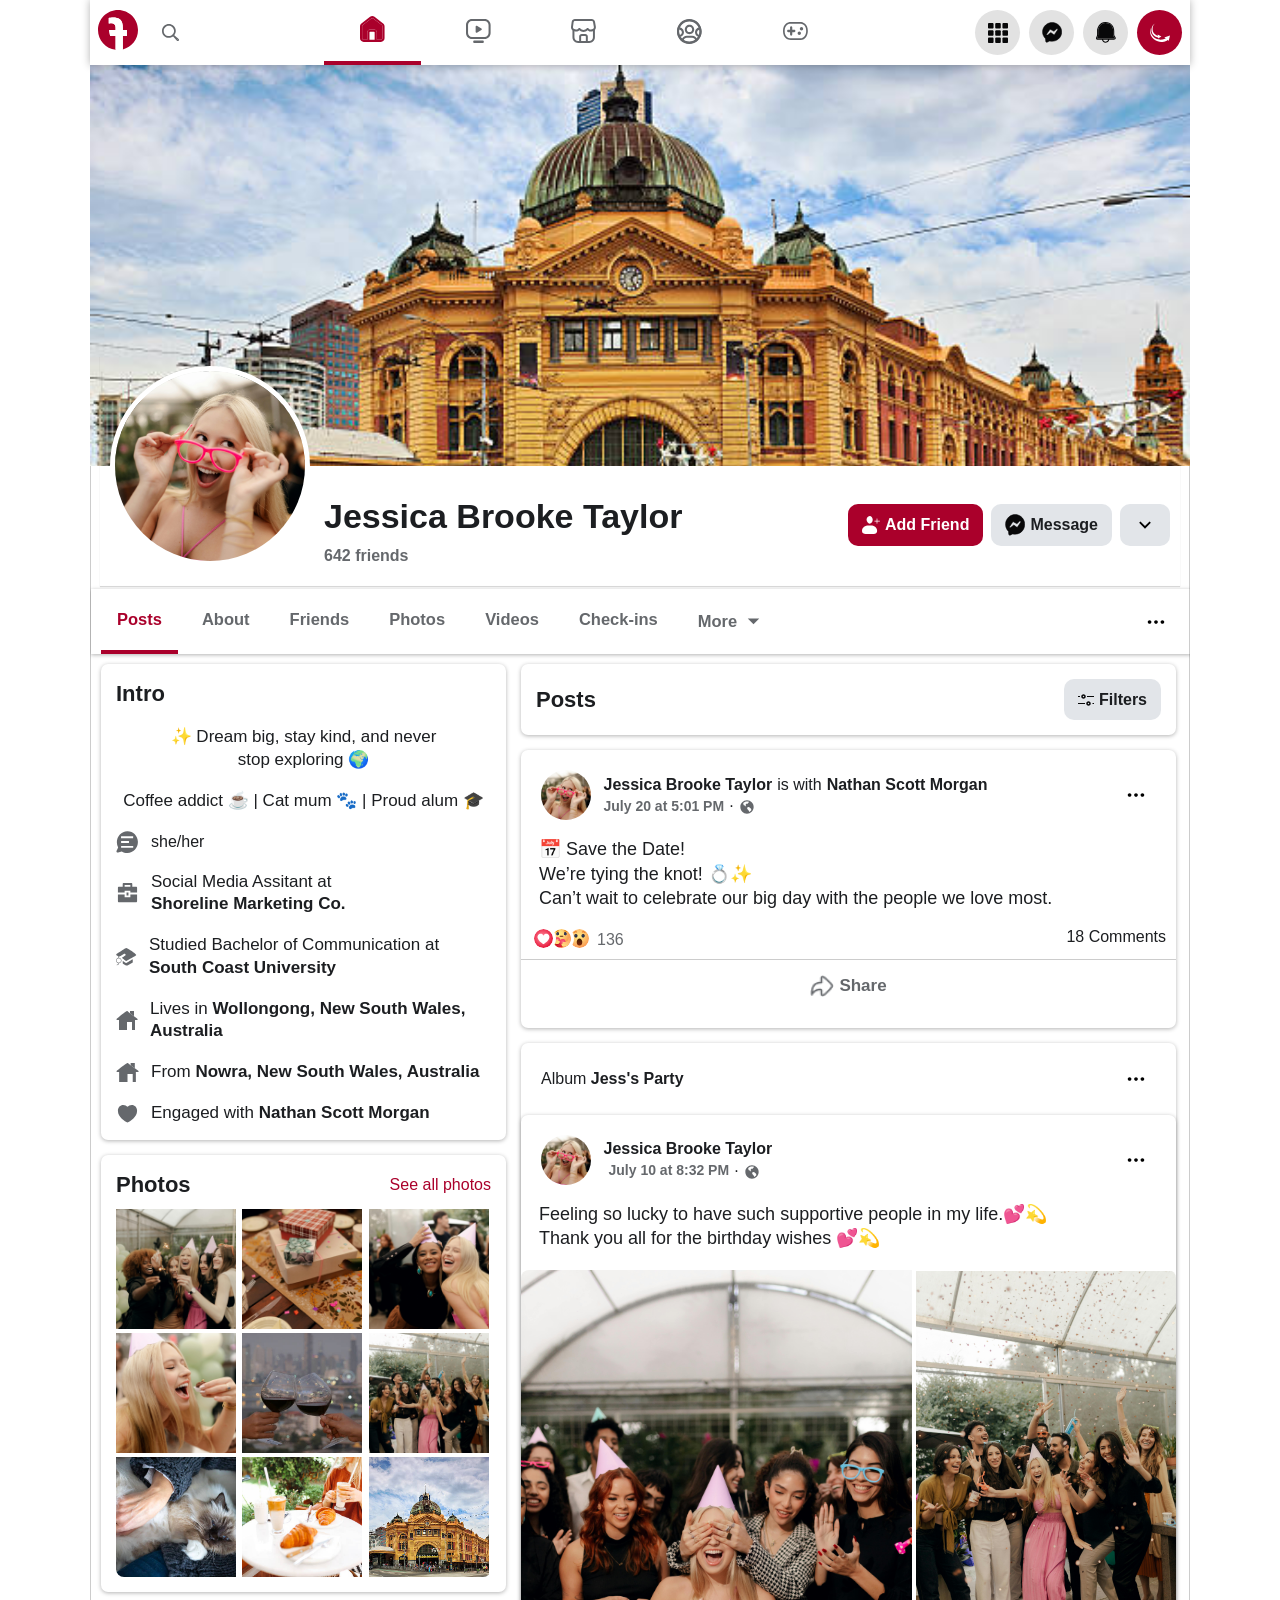
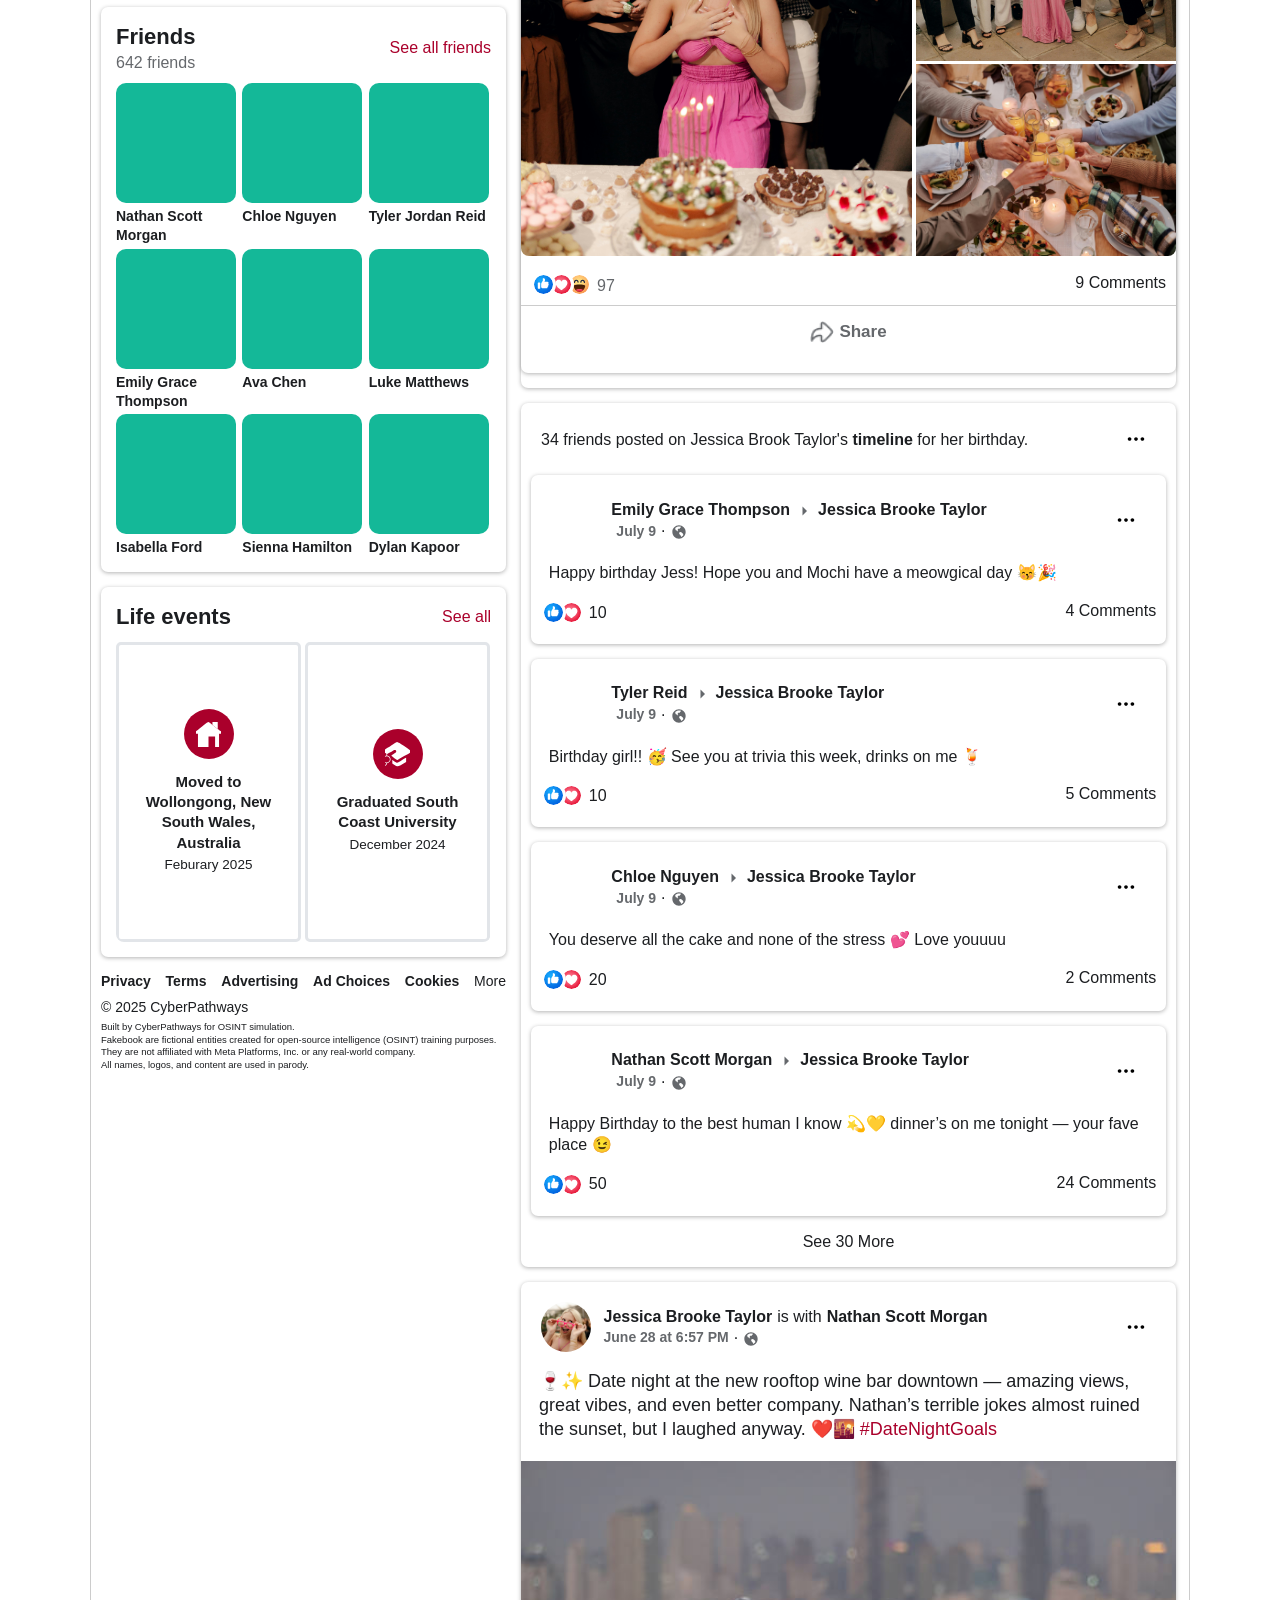
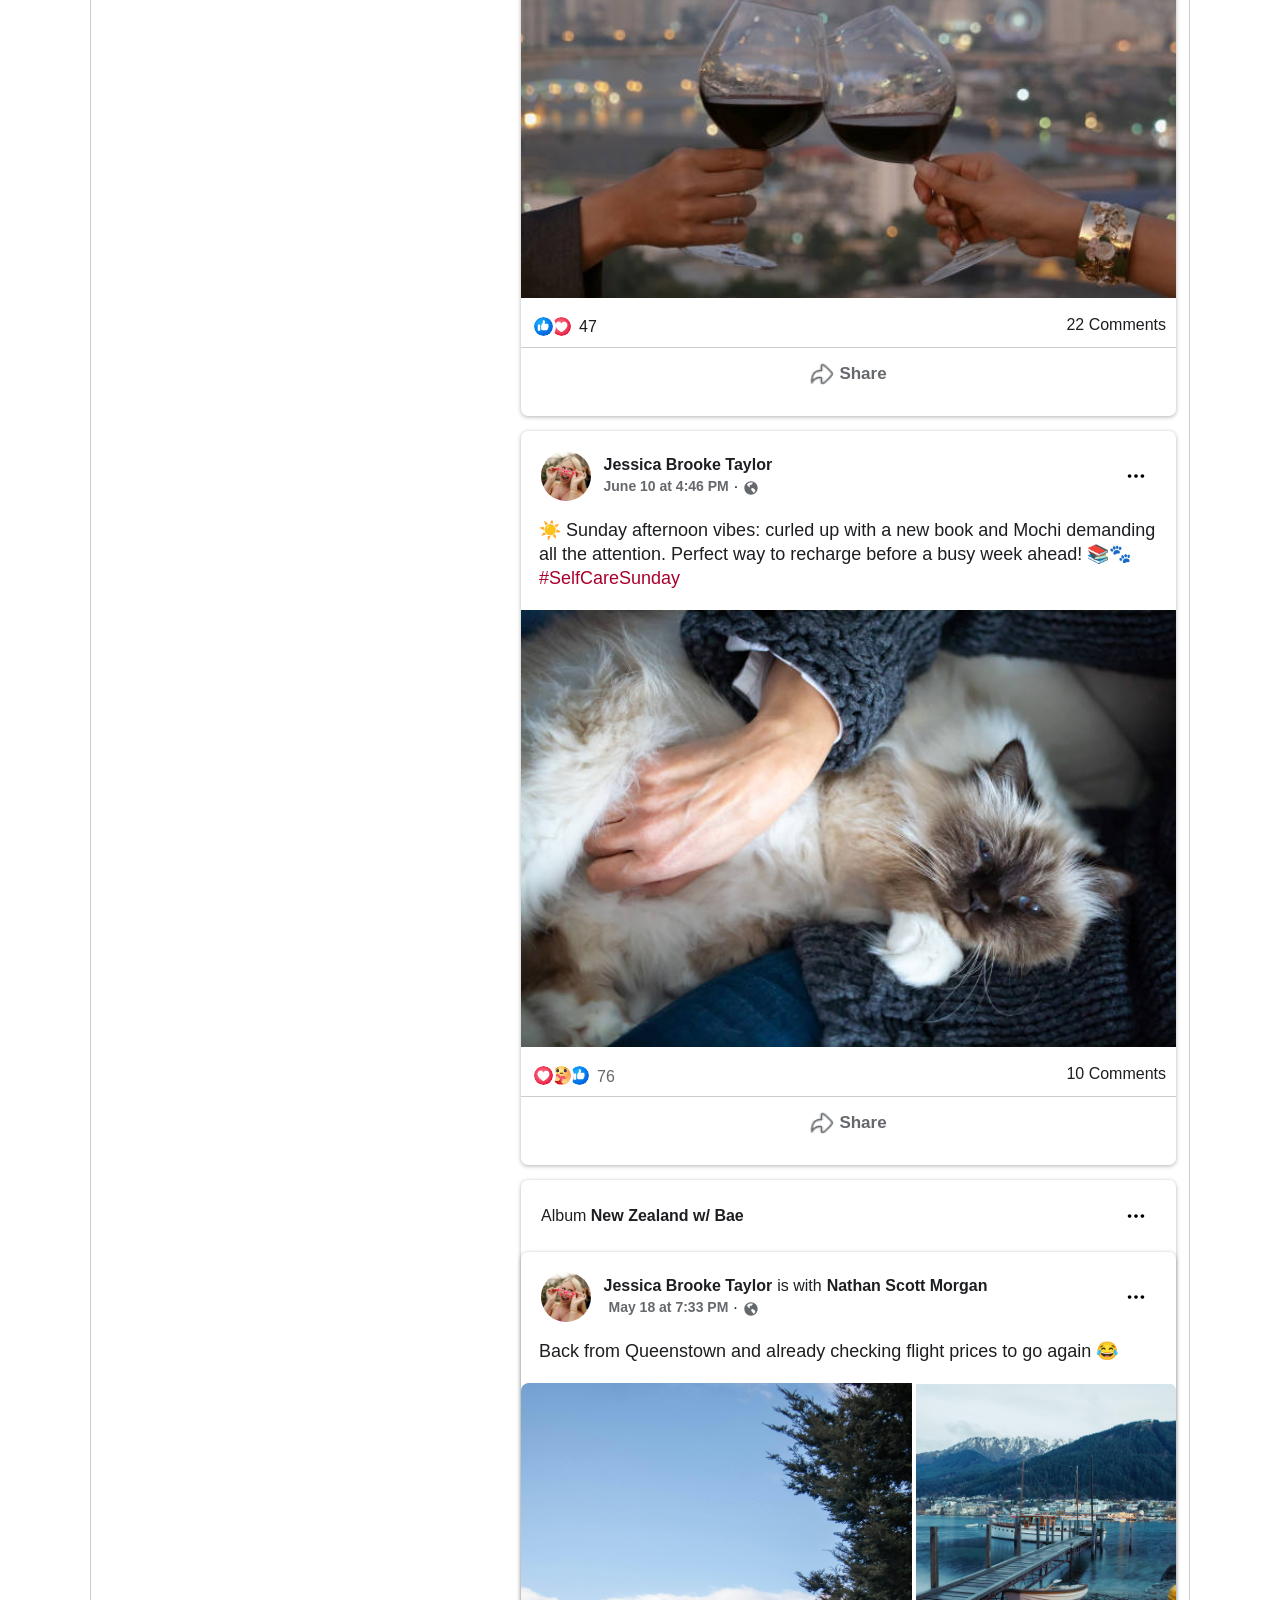
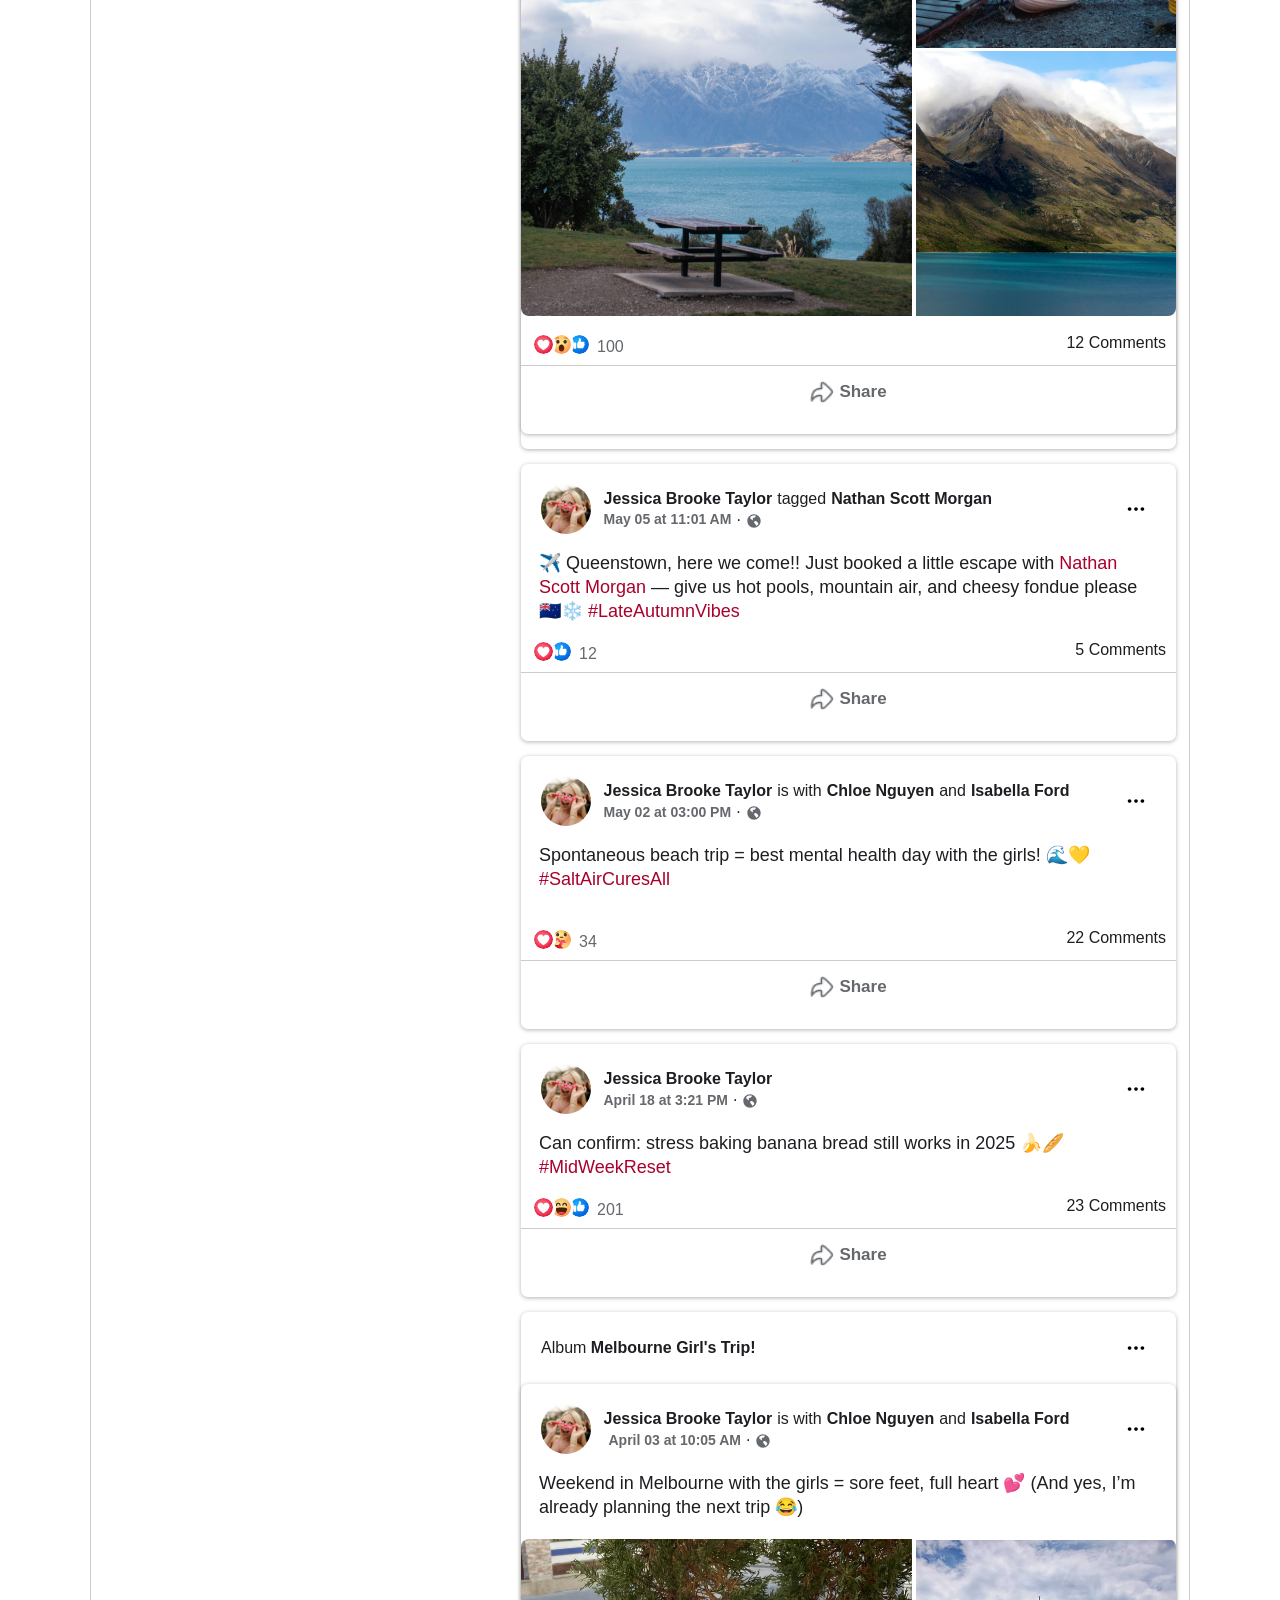
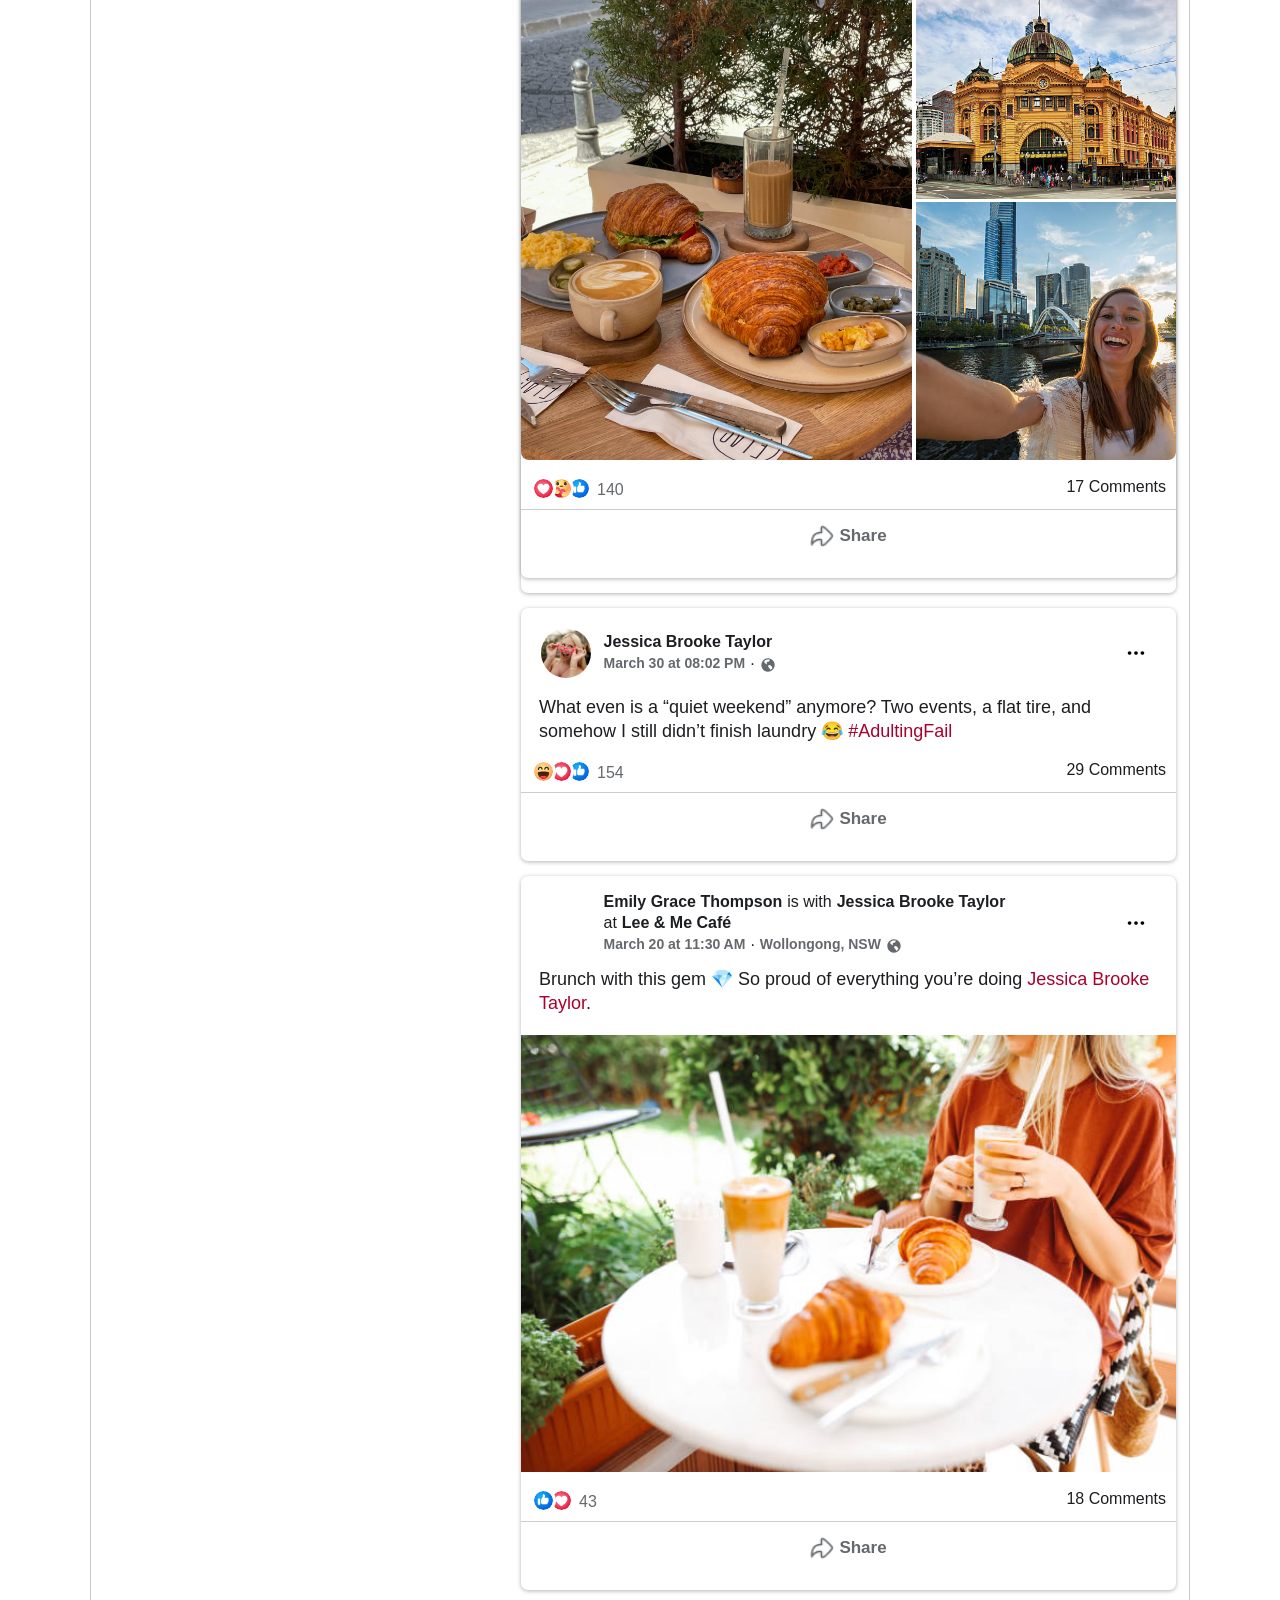
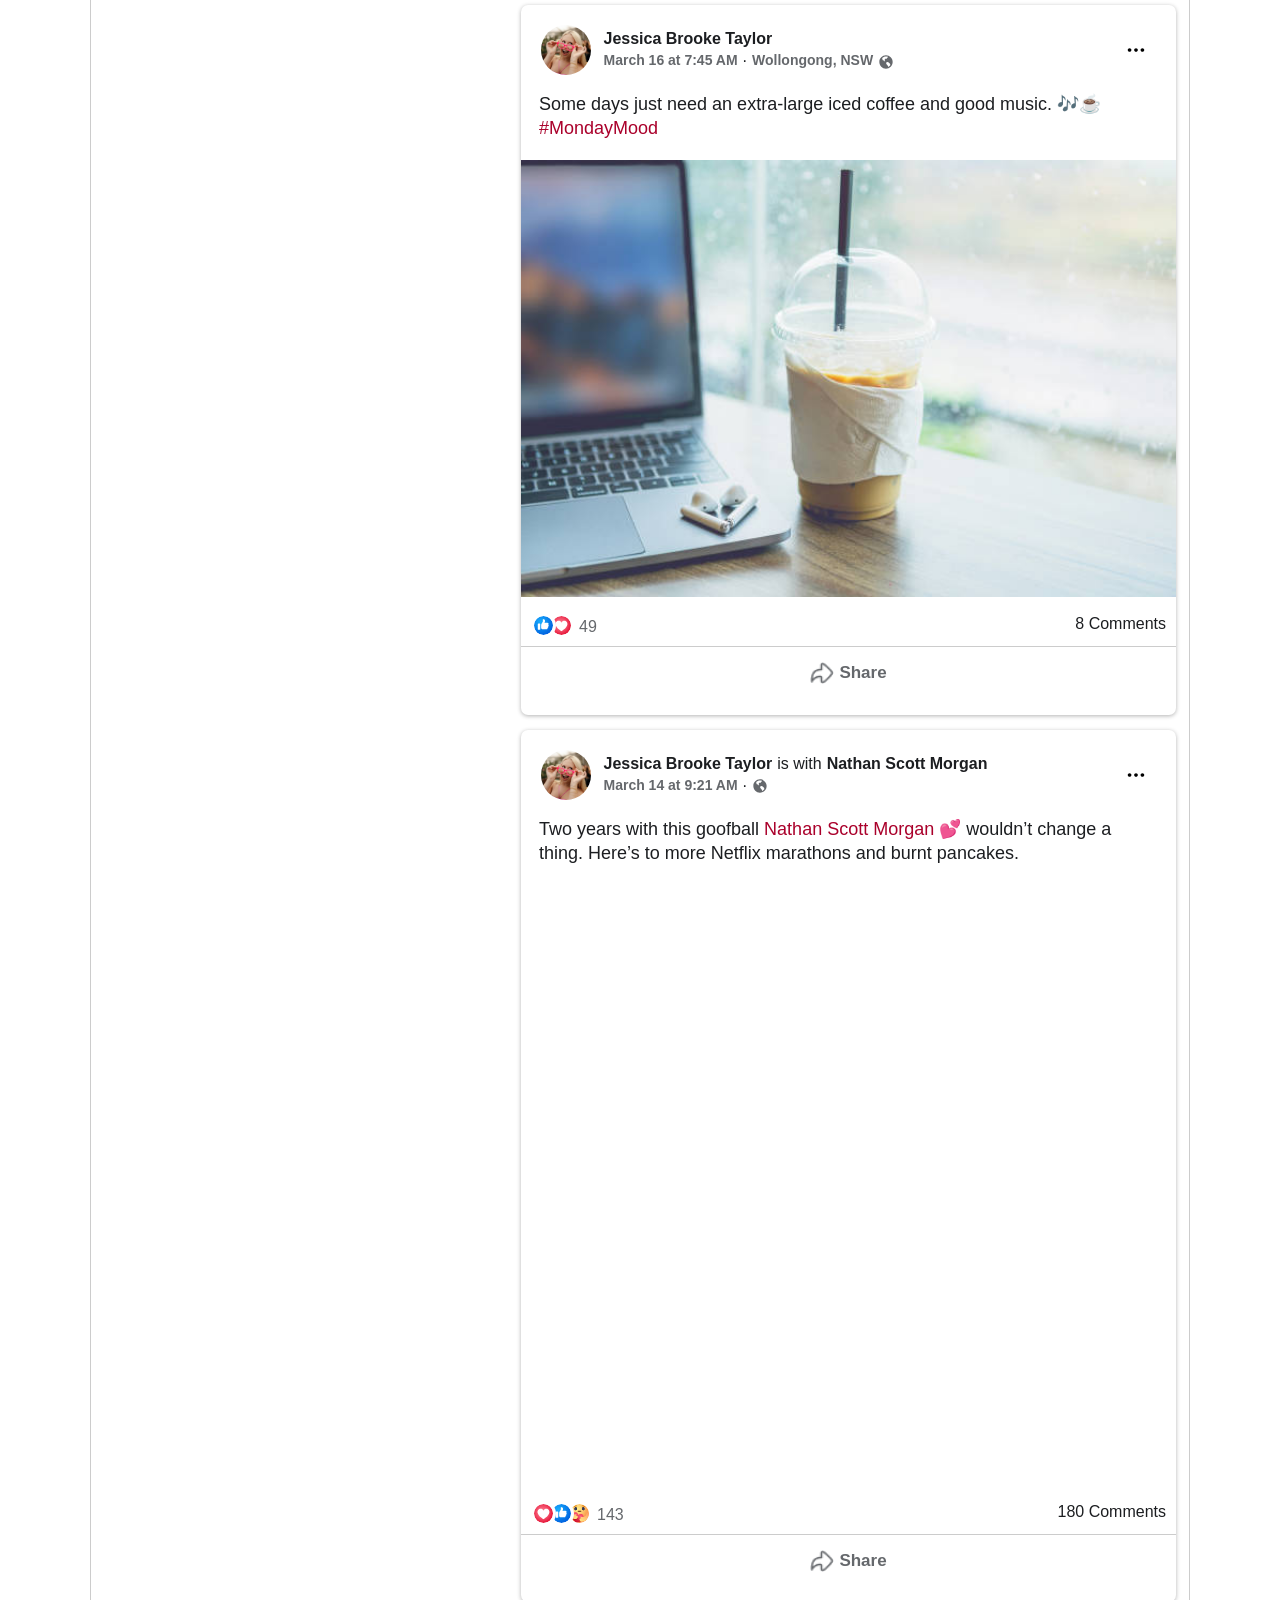
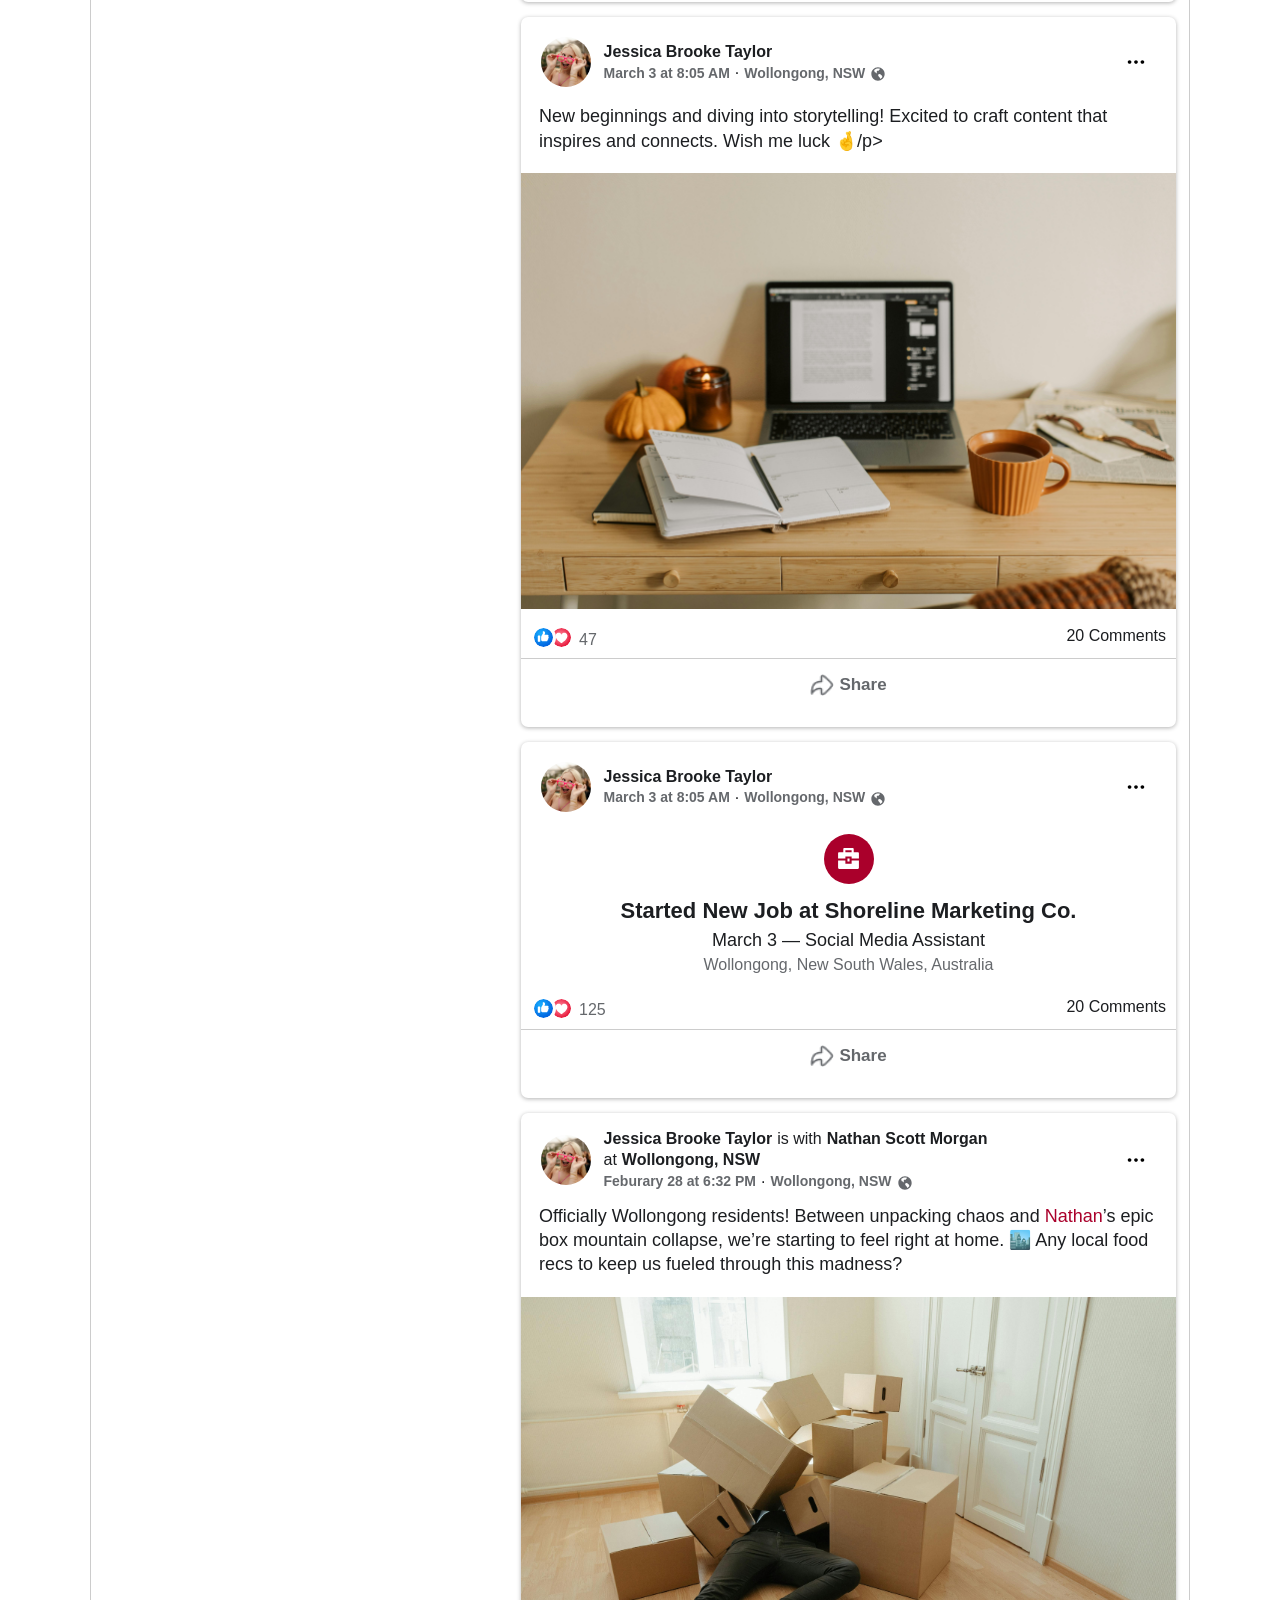
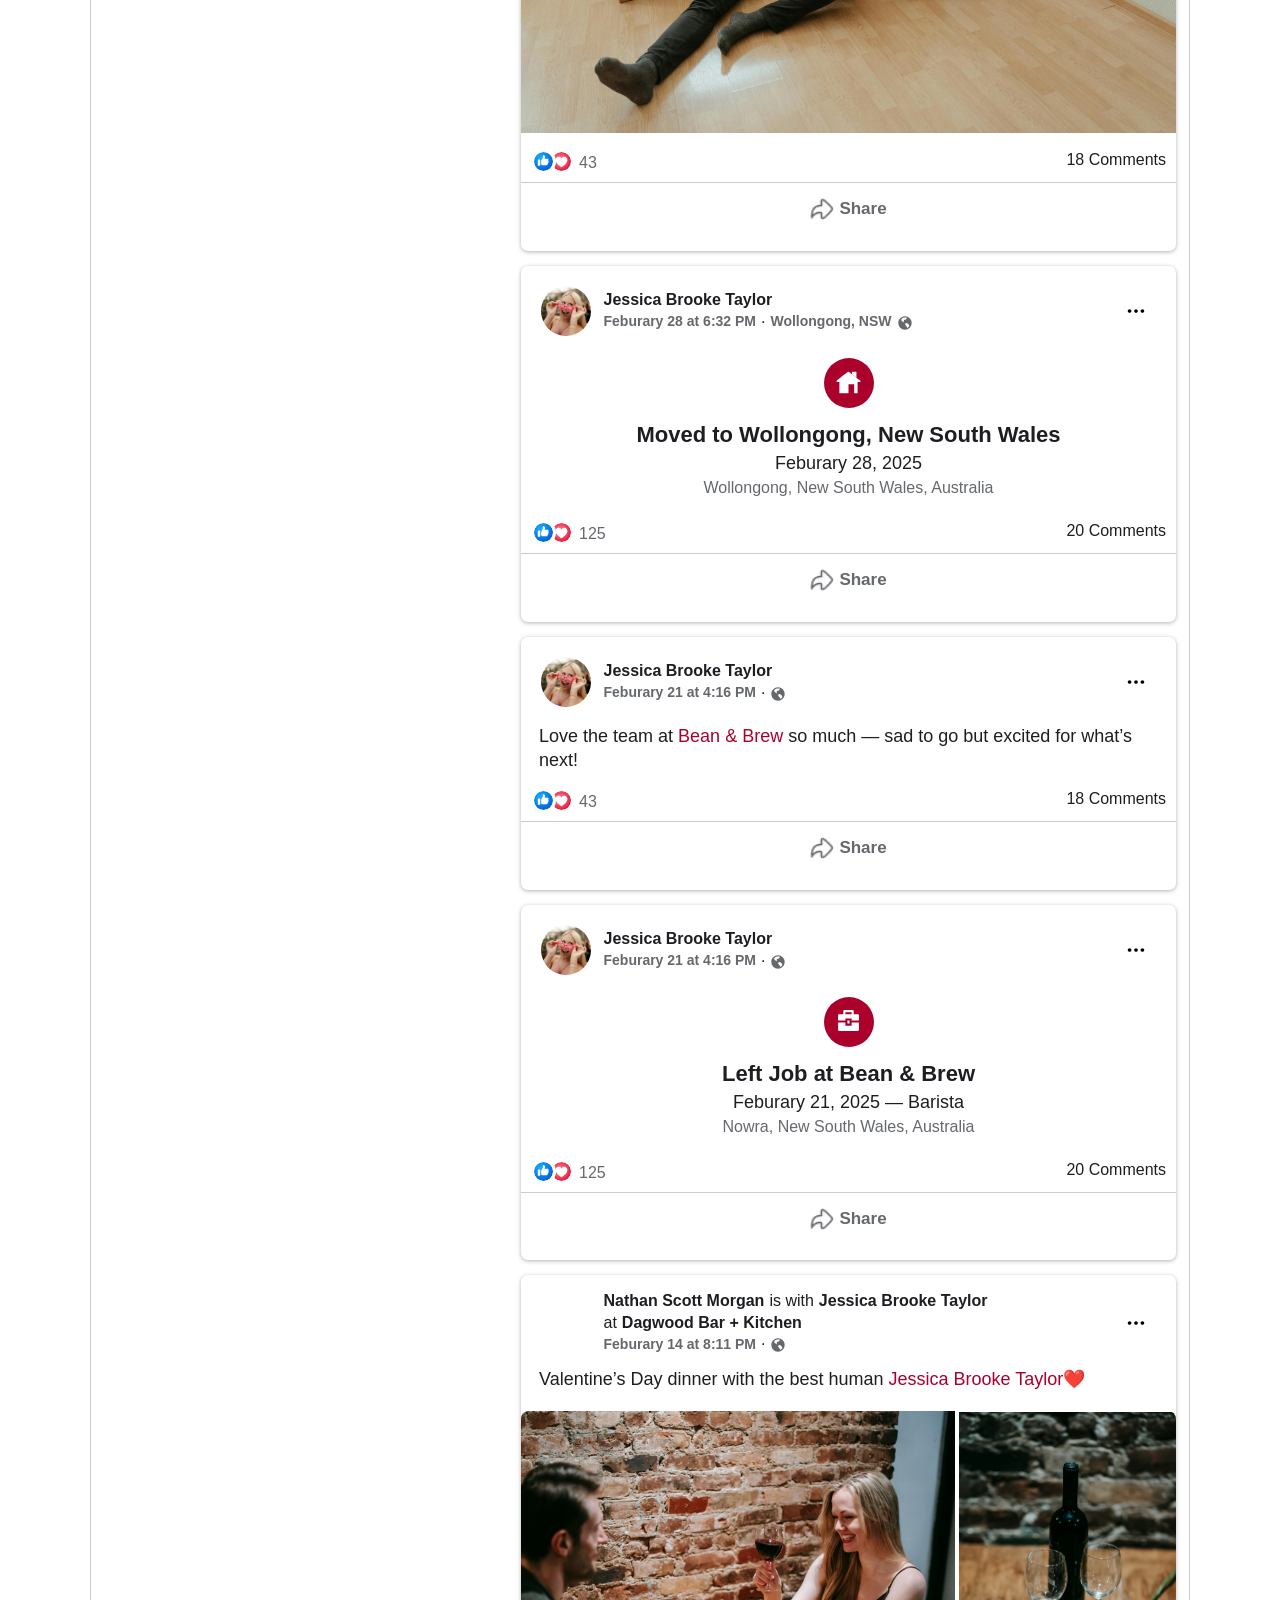
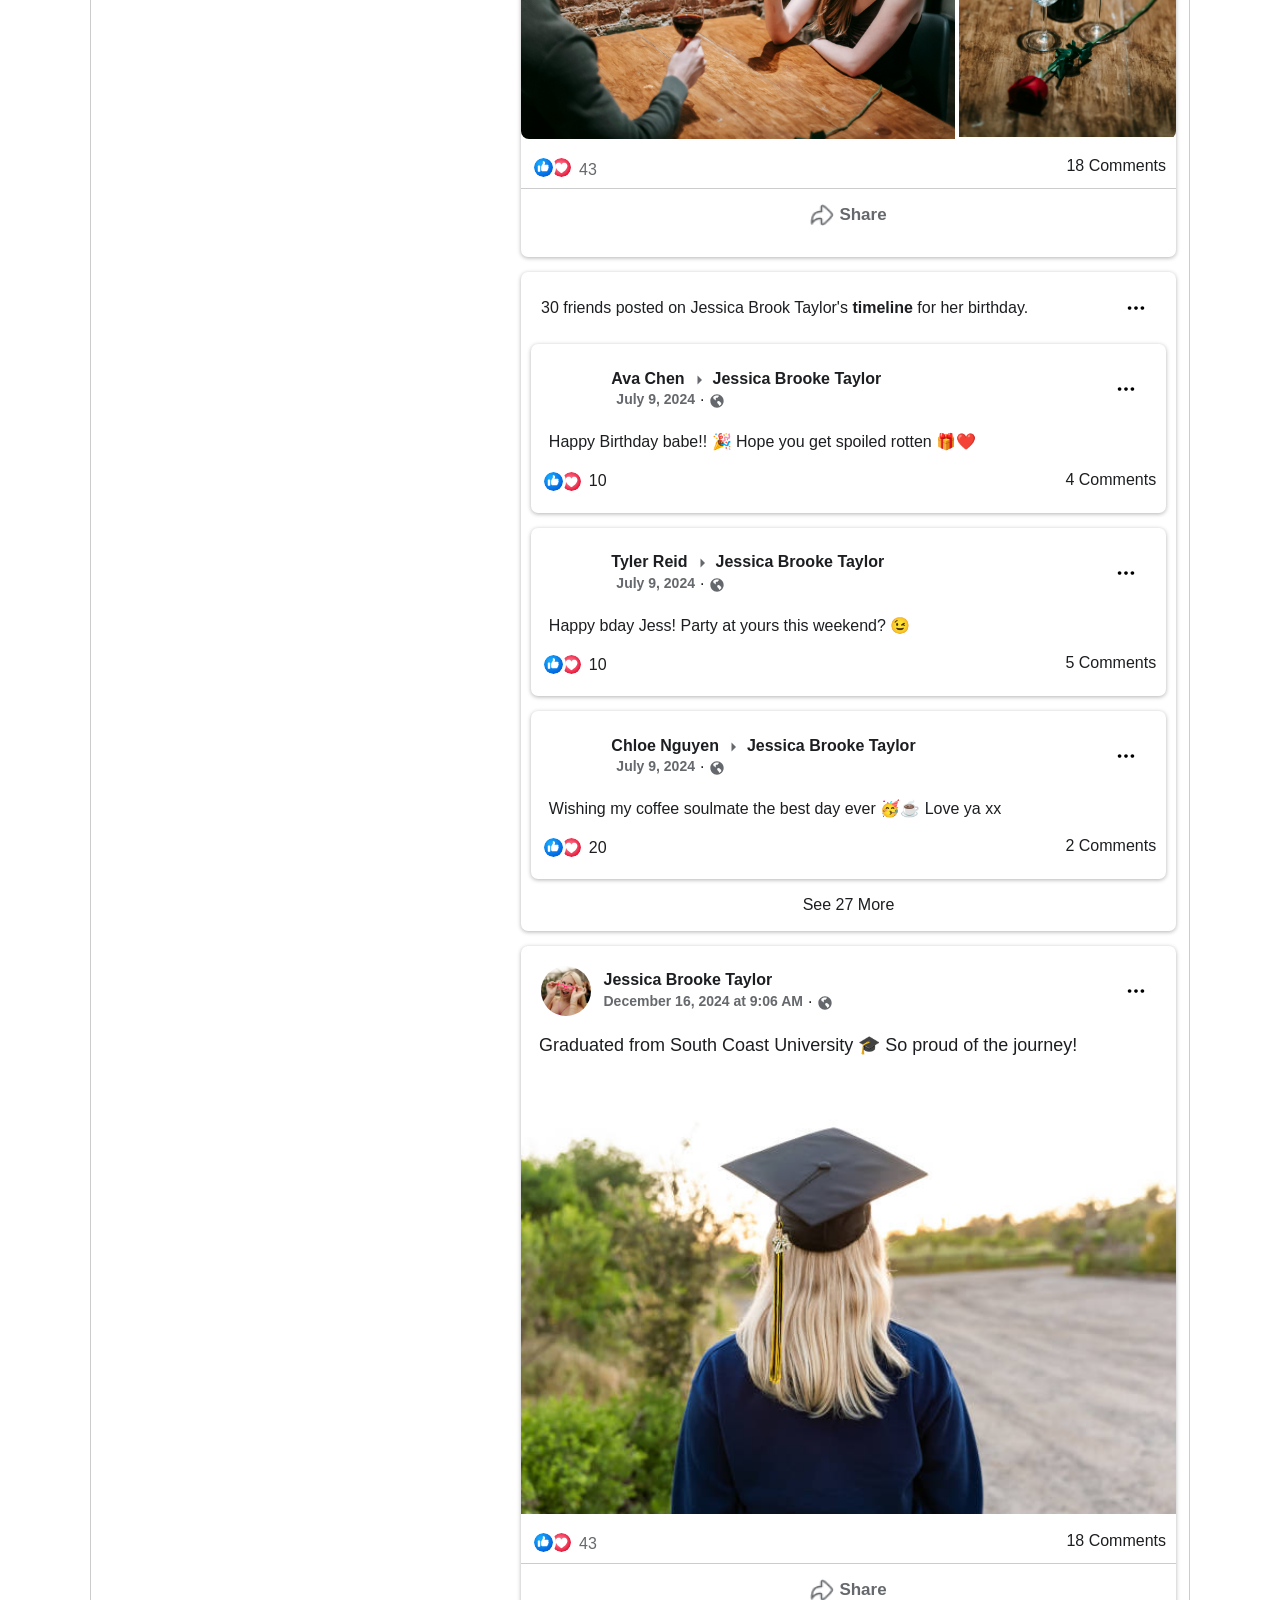
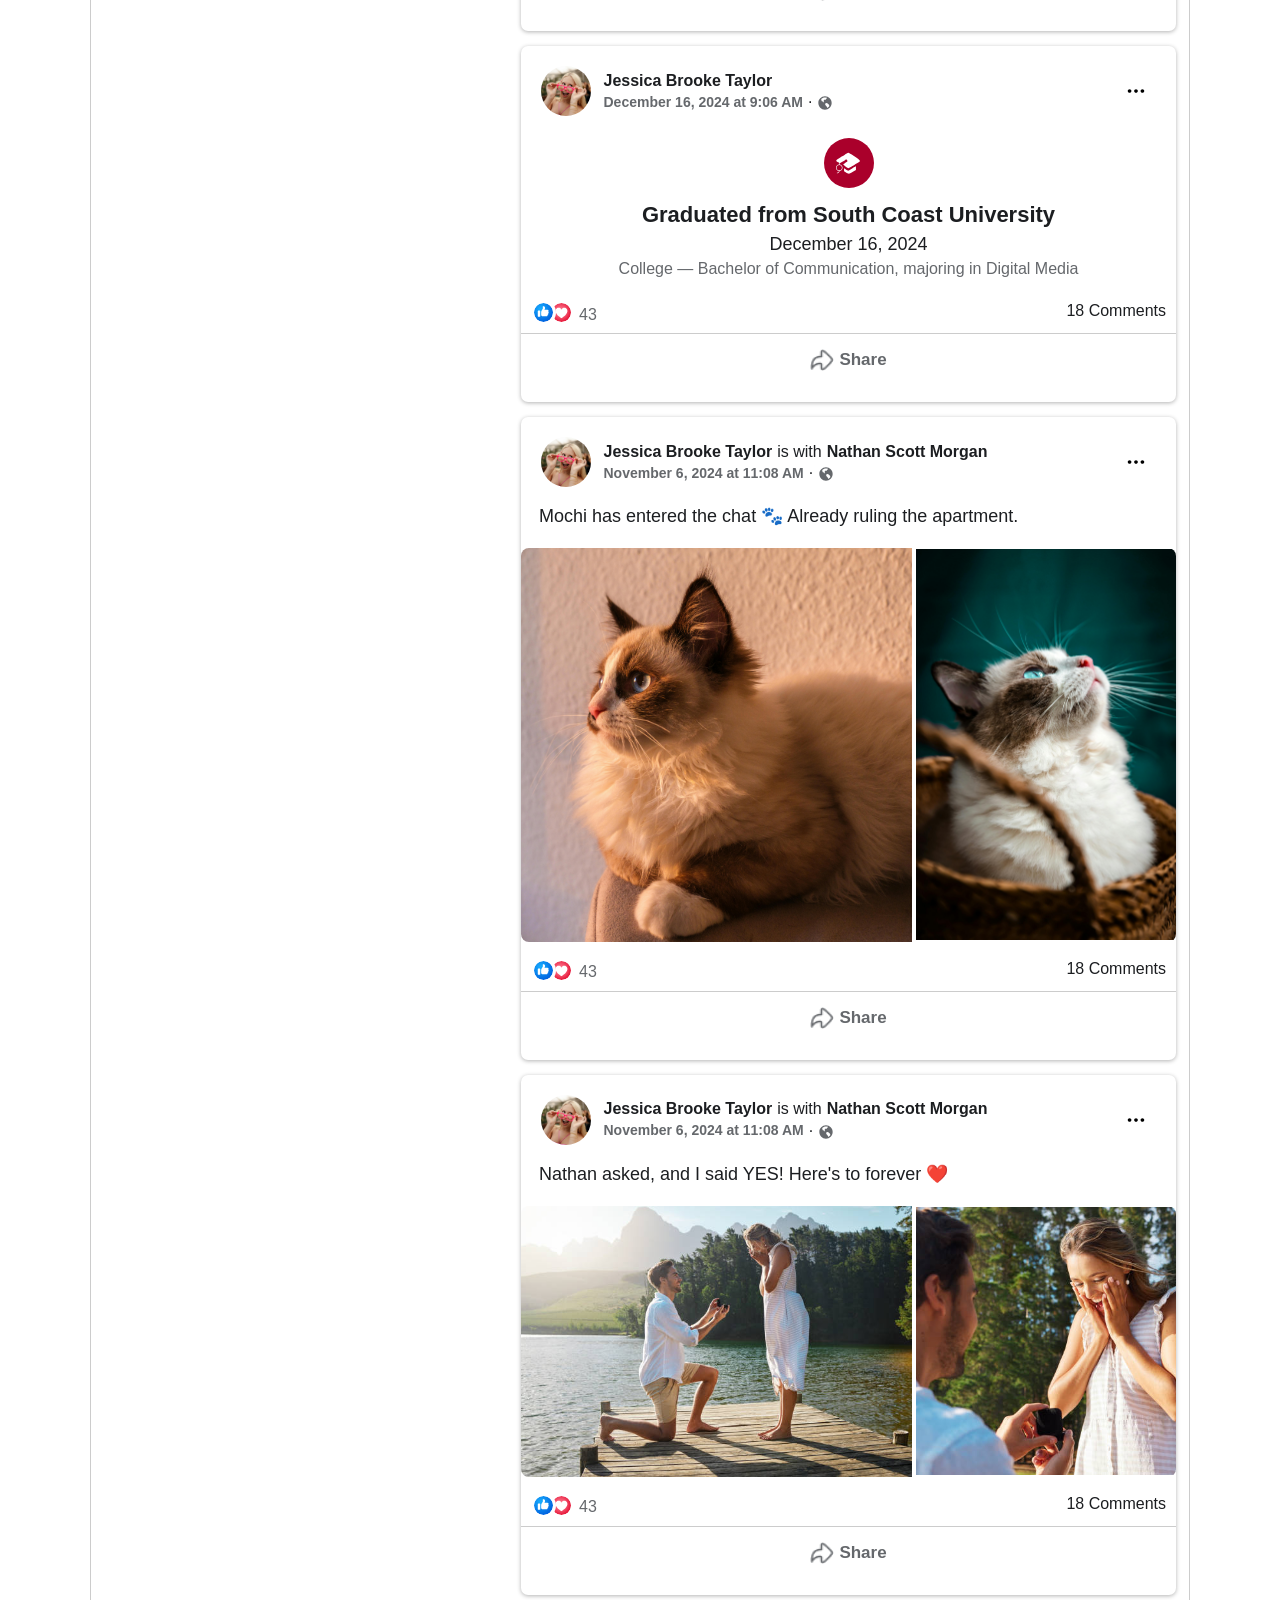
==== commit b1945c06: "update" ====
--- a/index.html
+++ b/index.html
@@ -49,9 +49,13 @@
 
     <div class="fakebook-page tabcontent" id="home">
       <section class="fakebook-header">
-        <div class="header-img"></div>
+        <div class="header-img">
+          <img src="assets/img/posts/melbourne/flinder-station.jpg">
+        </div>
         <div class="profile-header">
-          <div class="profile-img"></div>
+          <div class="profile-img">
+            <img src="assets/img/posts/birthday/birthday-jess.jpg">
+          </div>
           <div class="profile-title">
             <h1>Jessica Brooke Taylor</h1>
             <div class="friends-sum">
@@ -125,15 +129,33 @@
               </div>
               <div class="photo-grid grid">
                 <!-- Photo items -->
-                <div class="profile-photo curv-left-top"></div>
-                <div class="profile-photo"></div>
-                <div class="profile-photo curv-right-top"></div>
-                <div class="profile-photo"></div>
-                <div class="profile-photo"></div>
-                <div class="profile-photo"></div>
-                <div class="profile-photo curv-left-bottom"></div>
-                <div class="profile-photo"></div>
-                <div class="profile-photo curv-right-bottom"></div>
+                <div class="profile-photo curv-left-top">
+                  <img src="assets/img/posts/birthday/pexels-alexander-mass-748453803-33038886.jpg">
+                </div>
+                <div class="profile-photo">
+                  <img src="assets/img/posts/birthday/birthday-food-3.jpg">
+                </div>
+                <div class="profile-photo curv-right-top">
+                  <img src="assets/img/posts/birthday/pexels-alexander-mass-748453803-33038776.jpg">
+                </div>
+                <div class="profile-photo">
+                  <img src="assets/img/posts/birthday/pexels-alexander-mass-748453803-33038782.jpg">
+                </div>
+                <div class="profile-photo">
+                  <img src="assets/img/posts/couple-glasses.jpg">
+                </div>
+                <div class="profile-photo">
+                  <img src="assets/img/posts/birthday/group-photo.jpg">
+                </div>
+                <div class="profile-photo curv-left-bottom">
+                  <img src="assets/img/posts/mochi-couch-sunday.jpg">
+                </div>
+                <div class="profile-photo">
+                  <img src="assets/img/posts/emily-bestie-post.jpg">
+                </div>
+                <div class="profile-photo curv-right-bottom">
+                  <img src="assets/img/posts/melbourne/flinder-station.jpg">
+                </div>
               </div>
             </div>
 
@@ -217,7 +239,9 @@
             <!-- POST ONE : Wedding Post-->
             <div class="fb-section post-temp">
               <div class="post-header">
-                <div class="profile-img"></div>
+                <div class="profile-img">
+                  <img src="assets/img/posts/birthday/birthday-jess.jpg">
+                </div>
                 <div class="post-info">
                   <div>
                     <h3>Jessica Brooke Taylor</h3> <span>is with </span> <h3>Nathan Scott Morgan</h3>
@@ -256,44 +280,61 @@
             </div>
 
             <!-- POST TWO : Add Images -->
-            <div class="fb-section post-temp">
-              <div class="post-header">
-                <div class="profile-img"></div>
-                <div class="post-info">
-                  <h3>Jessica Brooke Taylor</h3>
-                   <div>
-                    <p>July 10 at 8:32 PM </p>
-                    <span>·</span> 
-                    <img src="assets/img/icons/earth-fill.svg">
-                  </div>
-                </div>
-                  <div class="btn more-dots">
-                      <img src="assets/img/icons/more-fill.svg">
-                  </div>
-              </div>
-              <div class="words-post">
-                <p>Feeling so lucky to have such supportive people in my life.💕💫<br>
-                  Thank you all for the birthday wishes 💕💫</p>
-              </div>
-              <div class="post grid">
-                
-              </div>
-              <div class="post-summary">
-                <div class="emojis-grp">
-                  <div class="emoji-pair">
-                    <img src="assets/img/emojis/like.svg" class="emoji">
-                    <img src="assets/img/emojis/love.svg" class="emoji">
-                    <img src="assets/img/emojis/emoji-laugh.svg" class="emoji">
-                  </div>
-                    <p class="emoji-count">97</p>
-                </div>
-                <p class="post-comments">9 Comments</p>
-              </div>
-              <div class="post-footer">
-                <div class="share-btn">
-                  <img src="assets/img/icons/share-outline.png">
-                  <p>Share</p></div>
-              </div>
+            <div class="fb-section post-temp wishes">
+              <div class="post-header">
+                  <p> Album <span class="p-bold">Jess's Party</span></p>
+                  <div class="btn more-dots">
+                      <img src="assets/img/icons/more-fill.svg">
+                  </div>
+                </div>
+
+                <div class="fb-section post-temp">
+                  <div class="post-header">
+                    <div class="profile-img">
+                      <img src="assets/img/posts/birthday/birthday-jess.jpg">
+                    </div>
+                    <div class="post-info">
+                      <h3>Jessica Brooke Taylor</h3>
+                      <div>
+                        <p>July 10 at 8:32 PM </p>
+                        <span>·</span> 
+                        <img src="assets/img/icons/earth-fill.svg">
+                      </div>
+                    </div>
+                      <div class="btn more-dots">
+                          <img src="assets/img/icons/more-fill.svg">
+                      </div>
+                  </div>
+                  <div class="words-post">
+                    <p>Feeling so lucky to have such supportive people in my life.💕💫<br>
+                      Thank you all for the birthday wishes 💕💫</p>
+                  </div>
+                  <div class="post photo-grid">
+                    <div class="photo-grid-left">
+                      <img src="assets/img/posts/birthday/birthday-group- 2.jpg" />
+                    </div>
+                    <div class="photo-grid-right">
+                      <img src="assets/img/posts/birthday/group-photo.jpg" />
+                      <img src="assets/img/posts/birthday/birthday-food.jpg" />
+                    </div>
+                  </div>
+                  <div class="post-summary">
+                    <div class="emojis-grp">
+                      <div class="emoji-pair">
+                        <img src="assets/img/emojis/like.svg" class="emoji">
+                        <img src="assets/img/emojis/love.svg" class="emoji">
+                        <img src="assets/img/emojis/emoji-laugh.svg" class="emoji">
+                      </div>
+                        <p class="emoji-count">97</p>
+                    </div>
+                    <p class="post-comments">9 Comments</p>
+                  </div>
+                  <div class="post-footer">
+                    <div class="share-btn">
+                      <img src="assets/img/icons/share-outline.png">
+                      <p>Share</p></div>
+                  </div>
+                </div>
             </div>
 
             <!-- BIRTHDAY WISHES -->
@@ -449,7 +490,9 @@
             <!-- POST THREE : Date Night -->
             <div class="fb-section post-temp">
               <div class="post-header">
-                <div class="profile-img"></div>
+                <div class="profile-img">
+                  <img src="assets/img/posts/birthday/birthday-jess.jpg">
+                </div>
                 <div class="post-info">
                   <div>
                     <h3>Jessica Brooke Taylor</h3> <span>is with </span> <h3>Nathan Scott Morgan</h3>
@@ -492,7 +535,9 @@
             <!-- POST FOUR: Relaxing Sunday-->
             <div class="fb-section post-temp">
               <div class="post-header">
-                <div class="profile-img"></div>
+                <div class="profile-img">
+                  <img src="assets/img/posts/birthday/birthday-jess.jpg">
+                </div>
                 <div class="post-info">
                   <h3>Jessica Brooke Taylor</h3>
                   <div>
@@ -540,7 +585,9 @@
                 </div>
             <div class="fb-section post-temp">
               <div class="post-header">
-                <div class="profile-img"></div>
+                <div class="profile-img">
+                  <img src="assets/img/posts/birthday/birthday-jess.jpg">
+                </div>
                 <div class="post-info">
                   <div>
                     <h3>Jessica Brooke Taylor</h3> <span>is with </span> <h3>Nathan Scott Morgan</h3>
@@ -589,7 +636,9 @@
             <!-- POST SIX Vacation Post-->
             <div class="fb-section post-temp">
               <div class="post-header">
-                <div class="profile-img"></div>
+                <div class="profile-img">
+                  <img src="assets/img/posts/birthday/birthday-jess.jpg">
+                </div>
                 <div class="post-info">
                   <div>
                     <h3>Jessica Brooke Taylor</h3> <span>tagged</span> <h3>Nathan Scott Morgan</h3>
@@ -628,7 +677,9 @@
             <!-- POST SEVEN: Add Images : Beach Trip-->
             <div class="fb-section post-temp">
               <div class="post-header">
-                <div class="profile-img"></div>
+                <div class="profile-img">
+                  <img src="assets/img/posts/birthday/birthday-jess.jpg">
+                </div>
                 <div class="post-info">
                   <div>
                     <h3>Jessica Brooke Taylor</h3> 
@@ -669,7 +720,9 @@
             <!-- POST EIGHT : Banna Bread Post-->
             <div class="fb-section post-temp">
               <div class="post-header">
-                <div class="profile-img"></div>
+                <div class="profile-img">
+                  <img src="assets/img/posts/birthday/birthday-jess.jpg">
+                </div>
                 <div class="post-info">
                   <h3>Jessica Brooke Taylor</h3>
                    <div>
@@ -715,7 +768,9 @@
                <!-- POST NINE : Melbourne Post-->
               <div class="fb-section post-temp">
                 <div class="post-header">
-                  <div class="profile-img"></div>
+                  <div class="profile-img">
+                    <img src="assets/img/posts/birthday/birthday-jess.jpg">
+                  </div>
                   <div class="post-info">
                     <div>
                       <h3>Jessica Brooke Taylor</h3> <span>is with </span> <h3>Chloe Nguyen</h3> <span>and </span> <h3>Isabella Ford</h3>
@@ -765,7 +820,9 @@
             <!-- POST TEN : Adulting Fail-->
             <div class="fb-section post-temp">
               <div class="post-header">
-                <div class="profile-img"></div>
+                <div class="profile-img">
+                  <img src="assets/img/posts/birthday/birthday-jess.jpg">
+                </div>
                 <div class="post-info">
                   <h3>Jessica Brooke Taylor</h3>
                   <div>
@@ -852,7 +909,9 @@
             <!-- POST TWELVE: Monday Coffee-->
             <div class="fb-section post-temp">
               <div class="post-header">
-                <div class="profile-img"></div>
+                <div class="profile-img">
+                  <img src="assets/img/posts/birthday/birthday-jess.jpg">
+                </div>
                 <div class="post-info">
                   <h3>Jessica Brooke Taylor</h3>
                   <div>
@@ -893,7 +952,9 @@
             <!-- POST THIRTEEN : Anniversary Post -->
             <div class="fb-section post-temp">
               <div class="post-header">
-                <div class="profile-img"></div>
+                <div class="profile-img">
+                  <img src="assets/img/posts/birthday/birthday-jess.jpg">
+                </div>
                 <div class="post-info">
                   <div>
                     <h3>Jessica Brooke Taylor</h3> <span>is with </span> <h3>Nathan Scott Morgan</h3>
@@ -945,7 +1006,9 @@
             <!-- POST FOURTEEN: New Job Post-->
             <div class="fb-section post-temp">
               <div class="post-header">
-                <div class="profile-img"></div>
+                <div class="profile-img">
+                  <img src="assets/img/posts/birthday/birthday-jess.jpg">
+                </div>
                 <div class="post-info">
                   <h3>Jessica Brooke Taylor</h3>
                   <div>
@@ -986,7 +1049,9 @@
             <!-- LIFE EVENT: NEW JOB -->
             <div class="fb-section post-temp">
               <div class="post-header">
-                <div class="profile-img"></div>
+                <div class="profile-img">
+                  <img src="assets/img/posts/birthday/birthday-jess.jpg">
+                </div>
                 <div class="post-info">
                   <h3>Jessica Brooke Taylor</h3>
                   <div>
@@ -1028,7 +1093,9 @@
             <!-- POST FIFTEEN: Moving House Post-->
             <div class="fb-section post-temp">
               <div class="post-header">
-                <div class="profile-img"></div>
+                <div class="profile-img">
+                  <img src="assets/img/posts/birthday/birthday-jess.jpg">
+                </div>
                 <div class="post-info">
                   <div>
                       <h3>Jessica Brooke Taylor</h3> 
@@ -1076,7 +1143,9 @@
             <!-- LIFE EVENT: MOVED TO WOLLONGONG -->
               <div class="fb-section post-temp">
               <div class="post-header">
-                <div class="profile-img"></div>
+                <div class="profile-img">
+                  <img src="assets/img/posts/birthday/birthday-jess.jpg">
+                </div>
                 <div class="post-info">
                   <h3>Jessica Brooke Taylor</h3>
                   <div>
@@ -1118,7 +1187,9 @@
             <!-- POST SIXTEEN :  Leaving Job-->
             <div class="fb-section post-temp">
               <div class="post-header">
-                <div class="profile-img"></div>
+                <div class="profile-img">
+                  <img src="assets/img/posts/birthday/birthday-jess.jpg">
+                </div>
                 <div class="post-info">
                   <h3>Jessica Brooke Taylor</h3>
                   <div>
@@ -1154,7 +1225,9 @@
             <!-- POST SEVENTEEN: LIFE EVENT : Leaving JOB-->
             <div class="fb-section post-temp">
               <div class="post-header">
-                <div class="profile-img"></div>
+                <div class="profile-img">
+                  <img src="assets/img/posts/birthday/birthday-jess.jpg">
+                </div>
                 <div class="post-info">
                   <h3>Jessica Brooke Taylor</h3>
                   <div>
@@ -1362,7 +1435,9 @@
             <!-- POST EIGHTEEN : Graduated University Post-->
             <div class="fb-section post-temp">
               <div class="post-header">
-                <div class="profile-img"></div>
+                <div class="profile-img">
+                  <img src="assets/img/posts/birthday/birthday-jess.jpg">
+                </div>
                 <div class="post-info">
                   <h3>Jessica Brooke Taylor</h3>
                   <div>
@@ -1403,7 +1478,9 @@
             <!-- LIFE EVENT : Graduated University Post-->
             <div class="fb-section post-temp">
               <div class="post-header">
-                <div class="profile-img"></div>
+                <div class="profile-img">
+                  <img src="assets/img/posts/birthday/birthday-jess.jpg">
+                </div>
                   <div class="post-info">
                     <h3>Jessica Brooke Taylor</h3>
                     <div>
@@ -1444,7 +1521,9 @@
             <!-- POST NINETEEN : Adopting Mochi-->
             <div class="fb-section post-temp">
               <div class="post-header">
-                <div class="profile-img"></div>
+                <div class="profile-img">
+                  <img src="assets/img/posts/birthday/birthday-jess.jpg">
+                </div>
                 <div class="post-info">
                   <div>
                   <h3>Jessica Brooke Taylor</h3>
@@ -1494,7 +1573,9 @@
             <!-- POST TWENTY : Engagement -->
             <div class="fb-section post-temp">
               <div class="post-header">
-                <div class="profile-img"></div>
+                <div class="profile-img">
+                  <img src="assets/img/posts/birthday/birthday-jess.jpg">
+                </div>
                 <div class="post-info">
                   <div>
                   <h3>Jessica Brooke Taylor</h3>
@@ -1544,7 +1625,9 @@
             <!-- POST TWENTY-ONE: LIFE EVENT : Engagement -->
             <div class="fb-section post-temp">
               <div class="post-header">
-                <div class="profile-img"></div>
+                <div class="profile-img">
+                  <img src="assets/img/posts/birthday/birthday-jess.jpg">
+                </div>
                 <div class="post-info">
                   <div>
                     <h3>Jessica Brooke Taylor</h3> <span>is with </span> <h3>Nathan Scott Morgan</h3>
@@ -1586,7 +1669,9 @@
            <!-- POST TWENTY-TWO: Shared Post-->
              <div class="fb-section post-temp shared-post-main">
               <div class="post-header">
-                <div class="profile-img"></div>
+                <div class="profile-img">
+                  <img src="assets/img/posts/birthday/birthday-jess.jpg">
+                </div>
                 <div class="post-info">
                   <div>
                     <h3>Jessica Brooke Taylor</h3>
@@ -1667,7 +1752,9 @@
             <!-- POST TWENTY-TWO: Shared Post-->
              <div class="fb-section post-temp shared-post-main">
               <div class="post-header">
-                <div class="profile-img"></div>
+                <div class="profile-img">
+                  <img src="assets/img/posts/birthday/birthday-jess.jpg">
+                </div>
                 <div class="post-info">
                   <div>
                     <h3>Jessica Brooke Taylor</h3>
@@ -1750,7 +1837,9 @@
             <!-- POST SEVENTEEN: LIFE EVENT : Starting Job-->
             <div class="fb-section post-temp">
               <div class="post-header">
-                <div class="profile-img"></div>
+                <div class="profile-img">
+                  <img src="assets/img/posts/birthday/birthday-jess.jpg">
+                </div>
                 <div class="post-info">
                   <h3>Jessica Brooke Taylor</h3>
                   <div>
@@ -1786,7 +1875,9 @@
             <!-- LIFE EVENT: NEW JOB -->
             <div class="fb-section post-temp">
               <div class="post-header">
-                <div class="profile-img"></div>
+                <div class="profile-img">
+                  <img src="assets/img/posts/birthday/birthday-jess.jpg">
+                </div>
                 <div class="post-info">
                   <h3>Jessica Brooke Taylor</h3>
                   <div>
@@ -1828,7 +1919,9 @@
              <!-- POST SEVENTEEN: LIFE EVENT : Leaving JOB-->
             <div class="fb-section post-temp">
               <div class="post-header">
-                <div class="profile-img"></div>
+                <div class="profile-img">
+                  <img src="assets/img/posts/birthday/birthday-jess.jpg">
+                </div>
                 <div class="post-info">
                   <h3>Jessica Brooke Taylor</h3>
                   <div>
@@ -1864,7 +1957,9 @@
             <!-- POST SEVENTEEN: LIFE EVENT : Leaving JOB-->
             <div class="fb-section post-temp">
               <div class="post-header">
-                <div class="profile-img"></div>
+                <div class="profile-img">
+                  <img src="assets/img/posts/birthday/birthday-jess.jpg">
+                </div>
                 <div class="post-info">
                   <h3>Jessica Brooke Taylor</h3>
                   <div>
@@ -1906,7 +2001,9 @@
              <!-- Written Dropped Coffee and Uni Subission -->
             <div class="fb-section post-temp">
               <div class="post-header">
-                <div class="profile-img"></div>
+                <div class="profile-img">
+                  <img src="assets/img/posts/birthday/birthday-jess.jpg">
+                </div>
                 <div class="post-info">
                   <h3>Jessica Brooke Taylor</h3>
                   <div>
@@ -1941,7 +2038,9 @@
              <!-- Written Coffee Post -->
             <div class="fb-section post-temp">
               <div class="post-header">
-                <div class="profile-img"></div>
+                <div class="profile-img">
+                  <img src="assets/img/posts/birthday/birthday-jess.jpg">
+                </div>
                 <div class="post-info">
                   <h3>Jessica Brooke Taylor</h3>
                   <div>
@@ -1977,7 +2076,9 @@
             <!-- First day of Uni-->
             <div class="fb-section post-temp">
               <div class="post-header">
-                <div class="profile-img"></div>
+                <div class="profile-img">
+                  <img src="assets/img/posts/birthday/birthday-jess.jpg">
+                </div>
                 <div class="post-info">
                   <h3>Jessica Brooke Taylor</h3>
                   <div>
@@ -2015,7 +2116,9 @@
             <!-- LIFE EVENT : Graduate HighSchool Post-->
             <div class="fb-section post-temp">
               <div class="post-header">
-                <div class="profile-img"></div>
+                <div class="profile-img">
+                  <img src="assets/img/posts/birthday/birthday-jess.jpg">
+                </div>
                 <div class="post-info">
                   <h3>Jessica Brooke Taylor</h3>
                   <div>
@@ -2054,7 +2157,9 @@
             <!-- LIFE EVENT : Leaving Highschool-->
             <div class="fb-section post-temp">
               <div class="post-header">
-                <div class="profile-img"></div>
+                <div class="profile-img">
+                  <img src="assets/img/posts/birthday/birthday-jess.jpg">
+                </div>
                 <div class="post-info">
                   <h3>Jessica Brooke Taylor</h3>
                   <div>
--- a/assets/css/main.css
+++ b/assets/css/main.css
@@ -0,0 +1,879 @@
+/* Variables */
+:root {
+  --base-cherry: #FB3C44;
+  --base-grape: #7D74FF;
+  --base-lemon: #F9CF00;
+  --base-lime: #3FBB46;
+  --base-pink: #FA61BA;
+  --base-teal: #14B898;
+  --blue-link: var(--cyberpathways-red);
+  --cyberpathways-red: #AA002B;
+  --cyberpathways-navy: #00304A;
+  --background-color: #fff;
+  --text-color: #1c1e21;
+  --divider-on-color: #5C5E62;
+  --btn-grey: #E2E5E9;
+  --btn-grey-hover: #c9c9c9;
+  --date-color: #65686C;
+  --header-height: 65px;
+  --body-font: Helvetica, Arial, sans-serif;
+  --h1-size: 22px;
+}
+
+/* Reset and base styles */
+*, *::before, *::after {
+  margin: 0;
+  padding: 0;
+  box-sizing: border-box;
+  font-family: var(--body-font);
+}
+
+body {
+  display: flex;
+  justify-content: center;
+  align-items: center;
+}
+
+.container {
+  background: var(--background-color);
+  color: var(--text-color);
+  line-height: 1.34;
+  overflow-x: hidden;
+  touch-action: manipulation;
+  max-width: 1100px;
+}
+
+h1 {
+  font-size: var(--h1-size);
+}
+
+.p-bold {
+  font-weight: 600;
+}
+
+/* Navigation */
+nav {
+  position: fixed;
+  top: 0;
+  z-index: 1000;
+  width: 1100px;
+  background-color: var(--background-color);
+  height: var(--header-height);
+  display: flex;
+  justify-content: space-between;
+  align-items: center;
+  padding: 5px 8px;
+  box-shadow: 0 0 8px rgba(0, 0, 0, 0.3);
+}
+
+.nav-left {
+    gap: 10px;
+}
+
+.nav-logo img {
+  width: 40px;
+}
+
+.nav-links,
+nav > div {
+  display: flex;
+  justify-content: space-between;
+  align-items: center;
+}
+
+.nav-links a img {
+    width: 20px;
+}
+
+.main-nav {
+  width: 520px;
+}
+
+.nav-links li,
+.search {
+  width: 45px;
+  height: 45px;
+  border-radius: 50%;
+  display: flex;
+  justify-content: center;
+  align-items: center;
+}
+
+.nav-links li {
+    background-color: rgb(226, 226, 226);
+}
+
+.nav-links .profile-icon{
+  background-color: var(--cyberpathways-red);
+}
+
+.nav-links .profile-icon:hover {
+  background-color: var(--cyberpathways-navy);
+}
+ 
+.nav-links a {
+    display:flex;
+    justify-content: center;
+    align-items: center;
+}
+
+.nav-links{
+    gap: 9px;
+}
+
+.navlinks.active {
+  border-bottom: 4px solid var(--blue-link);
+}
+
+.navlinks {
+    border:none;
+    background: none;
+    height: var(--header-height);
+    width: 250px;
+}
+
+.nav-icons {
+  width: 25px;
+}
+
+.search-icon {
+    width: 37%;
+}
+
+
+/* Buttons */
+.btn {
+  background-color: var(--btn-grey);
+  border-radius: 10px;
+  padding: 10px 14px;
+  font-weight: 600;
+  display: flex;
+  align-items: center;
+  justify-content: center;
+  cursor: pointer;
+}
+
+.more-dots {
+    color:#000;
+    background: #fff;
+}
+
+.more-dots:hover {
+  background-color: none!important;
+}
+
+.more-dots img {
+    width: 22px;
+}
+
+.btn-icon {
+    width: 20px;
+}
+
+.more-btn {
+    background-color: var(--btn-grey);
+    width: 50px;
+    color: #000;
+}
+
+.add-btn, .message-btn, .filters-btn {
+    gap: 5px;
+}
+
+.add-btn {
+    background-color: var(--blue-link);
+    color: #fff;
+}
+
+.add-btn .btn-icon {
+  width: 18px;
+}
+
+.share-btn {
+    display: flex;
+    gap: 5px;
+    justify-content: center;
+    color: var(--date-color);
+}
+
+.share-btn img {
+    height: 22px;
+    width: 24px;
+}
+
+.message-btn:hover, 
+.more-btn:hover,
+.filters-btn:hover,
+.nav-links li:hover {
+  background-color: var(--btn-grey-hover);
+}
+
+/* Profile Header */
+.fakebook-header {
+  display: flex;
+  flex-direction: column;
+  align-items: center;
+}
+
+.header-img {
+  background-color: var(--divider-on-color);
+  width: 1100px;
+  height: 460px;
+  overflow: hidden;  
+  display: flex;
+  align-items: end;
+}
+
+.profile-header {
+  margin-top: -110px;
+  display: flex;
+  justify-content: space-between;
+  align-items: flex-end;
+  padding: 10px;
+  width: 1080px;
+  padding-bottom: 20px;
+  box-shadow: 0 1px 1px rgba(0, 0, 0, 0.15);
+}
+
+.profile-img {
+  width: 200px;
+  height: 200px;
+  border: 5px solid white;
+  border-radius: 50%;
+  overflow: hidden;        /* Hides overflow for round corners */
+}
+
+.header-img img,
+.profile-img img {
+  width: 100%;
+  height: 100%;
+  object-fit: cover;       /* Ensures image fills container neatly */
+  display: block;
+}
+
+.profile-title {
+  display: flex;
+  flex-direction: column;
+  gap: 5px;
+  width: 520px;
+  margin-left: 10px;
+}
+
+.profile-title h1 {
+  font-size: 34px;
+  font-weight: 700;
+}
+
+.profile-title p {
+    font-weight: 700;
+     font-size: 16px;
+}
+
+.profile-btns {
+  display: flex;
+  gap: 8px;
+  margin-bottom: 20px;
+}
+
+/* Profile Tabs */
+.profile-nav {
+  width: 1100px;
+  box-shadow: 0 0.5px 4px rgba(0, 0, 0, 0.3);
+  padding: 0 10px;
+  display: flex;
+  align-items: center;
+  justify-content: space-between;
+  margin-top: 3px;
+}
+
+.tab {
+  display: flex;
+  gap: 8px;
+  height: 65px;
+  background-color: var(--background-color);
+  color: var(--date-color);
+}
+
+.tab button {
+  background: none;
+  border: none;
+  padding: 0 16px;
+  font-size: 16.5px;
+  font-weight: 600;
+  border-bottom: 4px solid transparent;
+  height: 65px;
+  cursor: pointer;
+  transition: 0.3s;
+}
+
+.tablinks{
+    color: var(--date-color);
+}
+
+.tablinks img {
+    width: 23px;
+    margin-bottom:  -5px;
+}
+
+.tab button.active {
+  color: var(--blue-link);
+  border-bottom: 4px solid var(--blue-link);
+}
+
+.tabcontent {
+    display:none;
+    padding: 6px 0;
+    border: 1px solid #ccc;
+    border-top: none;
+}
+
+.profile-tabcontent {
+  display: none;
+}
+.profile-tabcontent.active {
+  display: flex;
+    gap: 5px;
+}
+
+/* Layout */
+.profile-section {
+  display: flex;
+  padding: 10px 10px 10px 10px;
+}
+
+.left-content,
+.right-content {
+  display: flex;
+  flex-direction: column;
+  gap: 15px;
+}
+
+.left-content {
+  width: 415px;
+  position: sticky;
+  top: var(--header-height);
+  padding-right: 10px;
+}
+
+.right-content {
+  width: 655px;
+}
+
+/* Sections */
+.fb-section {
+  background: white;
+  border-radius: 7px;
+  padding: 15px;
+  box-shadow: 0 1px 4px rgba(0, 0, 0, 0.3);
+}
+
+.fb-section-title {
+  display: flex;
+  justify-content: space-between;
+  align-items: center;
+}
+
+.fb-section-title h1:hover {
+  text-decoration: underline;
+  cursor: pointer;
+}
+.link-text {
+  color: var(--blue-link);
+  cursor: pointer;
+}
+
+.link-text:hover {
+  text-decoration: underline;
+}
+
+/* Grids */
+.grid {
+  display: grid!important;
+  grid-template-columns: repeat(3, 1fr);
+  gap: 4px;
+  padding-top: 10px;
+}
+
+.profile-photo,
+.friend-img {
+  width: 120px;
+  height: 120px;
+  background-color: var(--base-teal);
+}
+
+.friend-img {
+  border-radius: 10px;
+}
+
+.friends-sum {
+    color: var(--date-color);
+}
+
+.friend-name {
+  font-size: 14px;
+  font-weight: 600;
+  padding-top: 4px;
+}
+
+.friend-item:hover {
+  cursor: pointer;
+}
+
+.curv-left-top { border-radius: 10px 0 0 0; }
+.curv-right-top { border-radius: 0 10px 0 0; }
+.curv-left-bottom { border-radius: 0 0 0 10px; }
+.curv-right-bottom { border-radius: 0 0 10px 0; }
+
+.title-num {
+    color: var(--date-color);
+}
+
+/* Posts */
+.post-temp {
+  padding: 15px 0;
+  display: flex;
+  flex-direction: column;
+  gap: 4px;
+}
+
+.post-header {
+  display: flex;
+  align-items: center;
+  justify-content: space-between;
+  padding: 0 15px;
+}
+
+.post-header .profile-img {
+    width: 60px;
+    height: 60px;
+}
+
+.post-info {
+    width: 80%;
+}
+
+.shared-post {
+  width: 95%;
+}
+
+.shared-post-main {
+  display:flex;
+  align-items:center;
+}
+
+.shared-post-main .post-summary,
+.shared-post-main .post-header {
+  width: 100%;
+}
+
+.post-info div {
+  display:flex;
+  justify-content: left;
+  align-items: center;
+  gap: 5px;
+}
+
+.post-info span {
+    font-weight: 400;
+}
+
+.post-info h3,
+.post-info span {
+    font-size: 16px;
+}
+
+.post-info p,
+.post-info p span {
+    font-size: 14px;
+    color: var(--date-color);
+    gap: 5px;
+}
+
+.post-info p span:hover {
+  text-decoration: underline;
+  cursor:pointer;
+}
+
+.post-info img {
+    width: 16px;
+    margin-bottom: -2.5px;
+}
+
+.post-info h3,
+.post-info p {
+  margin: 0;
+  font-weight: 600;
+}
+
+.post-info h3:hover,
+.post-info p:hover {
+  text-decoration: underline;
+  cursor: pointer;
+}
+
+.post-info span:hover{
+  text-align: none;
+  cursor: text;
+}
+
+.words-post{
+  margin: 8px;
+  padding: 0 10px
+}
+
+.words-post p {
+  font-size: 18px;
+}
+
+.words-post span {
+  color: var(--blue-link);
+}
+
+.words-post span:hover {
+  text-decoration: underline;
+}
+
+.post {
+  height: fit-content;
+}
+
+.post img {
+  width: 100%;
+  height: auto;
+}
+
+.post, .video-post {
+  margin: 8px 0;
+  display: flex;
+  justify-content: center;
+  align-items: center;
+  overflow: hidden;
+}
+
+.video-post {
+  height: 600px;
+  width: 100%;
+}
+
+.video-post video {
+  width: 100%;
+  height: 100%;
+  object-fit: cover; /* Crop to fill, Facebook-style */
+}
+
+.post-summary {
+  display: flex;
+  justify-content: space-between;
+  padding: 4px 10px;
+}
+
+.emoji {
+  width: 25px;
+  height: 25px;
+  border: 1px solid var(--background-color);
+}
+
+.emojis-grp {
+  gap: 5px;
+}
+
+.emoji-pair {
+  display: flex;
+  position: relative;
+}
+
+.emoji-pair .emoji {
+  margin-left: -7px; /* controls overlap */
+  z-index: 1;
+  background: white;        /* prevents transparency issues */
+}
+
+.emoji-pair .emoji:first-child,
+.emoji-pair .emoji:nth-child(2),
+.emoji-pair .emoji:nth-child(3) {
+  border: 3px solid white!important; /* white border */
+  border-radius: 50%;       /* makes it circular if the images are square */
+}
+
+.emoji-pair .emoji:first-child {
+  margin-left: 0;
+  z-index: 3;
+}
+
+.emoji-pair .emoji:nth-child(2) {
+  z-index: 2;
+}
+
+.emoji-pair .emoji:nth-child(3) {
+  z-index: 1;
+}
+
+.emoji-pair:hover,
+.emoji-count:hover
+{
+  cursor: pointer;
+}
+
+.emoji-pair p:hover {
+  text-decoration: underline;
+}
+
+.emoji-count {
+  color: var(--date-color);
+  font-size: 16px;
+  padding-top: 3px;
+}
+
+.emoji-count:hover{
+  text-decoration: underline;
+}
+
+.emojis-grp,
+.emoji-pair {
+  display:flex;
+  justify-content: center;
+  align-items: center;
+}
+
+
+.post-info .arrow-right {
+  transform: rotate(-90deg);
+  width: 18px;
+}
+
+.post-comments:hover {
+  text-decoration: underline;
+  cursor: pointer;
+}
+
+.post-footer .share-btn {
+  width: 100%;
+  padding: 15px;
+  text-align: center;
+  border-top: 1px solid rgba(0, 0, 0, 0.2);
+  font-size: 17px;
+  font-weight: 600;
+  cursor: pointer;
+}
+
+.intro {
+  display:flex;
+  flex-direction: column;
+  gap: 18px;
+  justify-content: center;
+}
+
+.intro p {
+  text-align: center;
+  font-size: 17px;
+}
+
+.intro-line {
+  justify-content: left;
+  align-items: center;
+  display: flex;
+  gap: 4px;
+}
+
+.intro-line p {
+  text-align: left;
+}
+
+.intro-line span {
+  font-weight: 600;
+}
+
+.intro-line span:hover {
+  text-decoration: underline;
+  cursor: pointer;
+}
+
+.intro-line img {
+  width: 23px;
+  margin-right: 8px;
+}
+
+/* Birthday Wishes */
+.wishes {
+  gap: 15px;
+  display: flex;
+  justify-content: center;
+  align-items: center;
+}
+
+.wishes .post-header{
+  justify-content: space-between;
+  width: 100%;
+}
+
+.wishes .post-header p {
+  padding-left: 5px;
+}
+
+.wishes .post-footer p:hover{
+  text-decoration: underline;
+  cursor: pointer;
+}
+
+.wish-post{
+  width: 97%;
+}
+
+/* Life Event */
+.life-event-item {
+    width: 185px;
+    height: 300px;
+    border-radius: 5px;
+    border: 3px solid var(--btn-grey);
+    background-color: white;
+    justify-content: center;
+    display: flex;
+    flex-direction: column;
+    align-items: center;
+    gap: 3px;
+    text-align: center;
+    padding: 10px;
+}
+
+.life-event-post span {
+  color: var(--date-color);
+}
+
+.life-event-item:hover {
+  cursor:pointer;
+  border: 0.5px solid var(--date-color);
+  padding: 12px;
+}
+
+.life-event-icon {
+  background-color: var(--blue-link);
+  width: 50px;
+  height: 50px;
+  border-radius: 50%;
+  display:flex;
+  align-items:center;
+  justify-content:center;
+  margin-bottom: 10px;
+}
+
+.life-event-icon img {
+  width: 25px!important;
+  height: 25px!important;
+}
+
+.life-event-title {
+  font-weight: 600;
+  font-size: 15px;
+}
+
+.life-event-date {
+  font-size: 13.5px;
+}
+
+.life-event-post {
+  display: flex;
+  flex-direction: column;
+  gap: 2px;
+  justify-content: center;
+  align-items: center;
+  padding: 5px 0;
+}
+
+.icon-post {
+  width: 67%;
+}
+
+.ring {
+  height: 67%;
+}
+
+/* Photo Grid */
+/* Container for the image grid */
+.photo-grid {
+  display: flex;
+  width: 100%;
+ /* height: 350px; /* Fixed height for consistent appearance */
+  overflow: hidden;
+  border-radius: 8px;
+  gap: 4px;
+}
+
+/* Shared layout for left and right panels */
+.photo-grid-left,
+.photo-grid-right {
+  overflow: hidden;
+  display: flex;
+  flex-direction: column;
+  height: 100%;
+}
+
+.photo-grid-left {
+  flex: 3;
+}
+
+/* Left side gets 2/3 of the space */
+.photo-grid-left.valentines {
+  flex: 2;
+}
+
+.photo-grid-right {
+  flex: 2;
+}
+
+/* Right side gets 1/3 of the space */
+.photo-grid-right.valentines {
+  flex: 1;
+}
+
+/* Images inside the grid */
+.photo-grid img,
+.photo-grid-left img,
+.photo-grid-right img {
+  width: 100%;
+  height: 100%;
+  object-fit: cover;
+  display: block;
+  border: none;
+}
+
+/* Optional: use this if right column has two stacked images */
+.photo-grid-right img {
+  flex: 1;
+  border-top: 1px solid white;
+}
+
+.photo-grid-right img:first-child {
+  border-bottom: 2px solid white;
+}
+
+/* Remove this — it was causing invalid behavior */
+.two-pic {
+  /* previously had aspect-ratio: 0; which is invalid */
+}
+
+/* Footer */
+footer {
+  font-size: 14px;
+}
+
+.footer-list {
+  display: flex;
+  justify-content: space-between;
+  align-items: center;
+  padding-bottom: 8px;
+  list-style: none;
+}
+
+.footer-list li:hover {
+  text-decoration: underline;
+  cursor: pointer;
+}
+
+.footer-bold {
+  font-weight: 600;
+}
+
+.disclaimer {
+  font-size: 9.5px;
+  padding-top: 4px;
+}
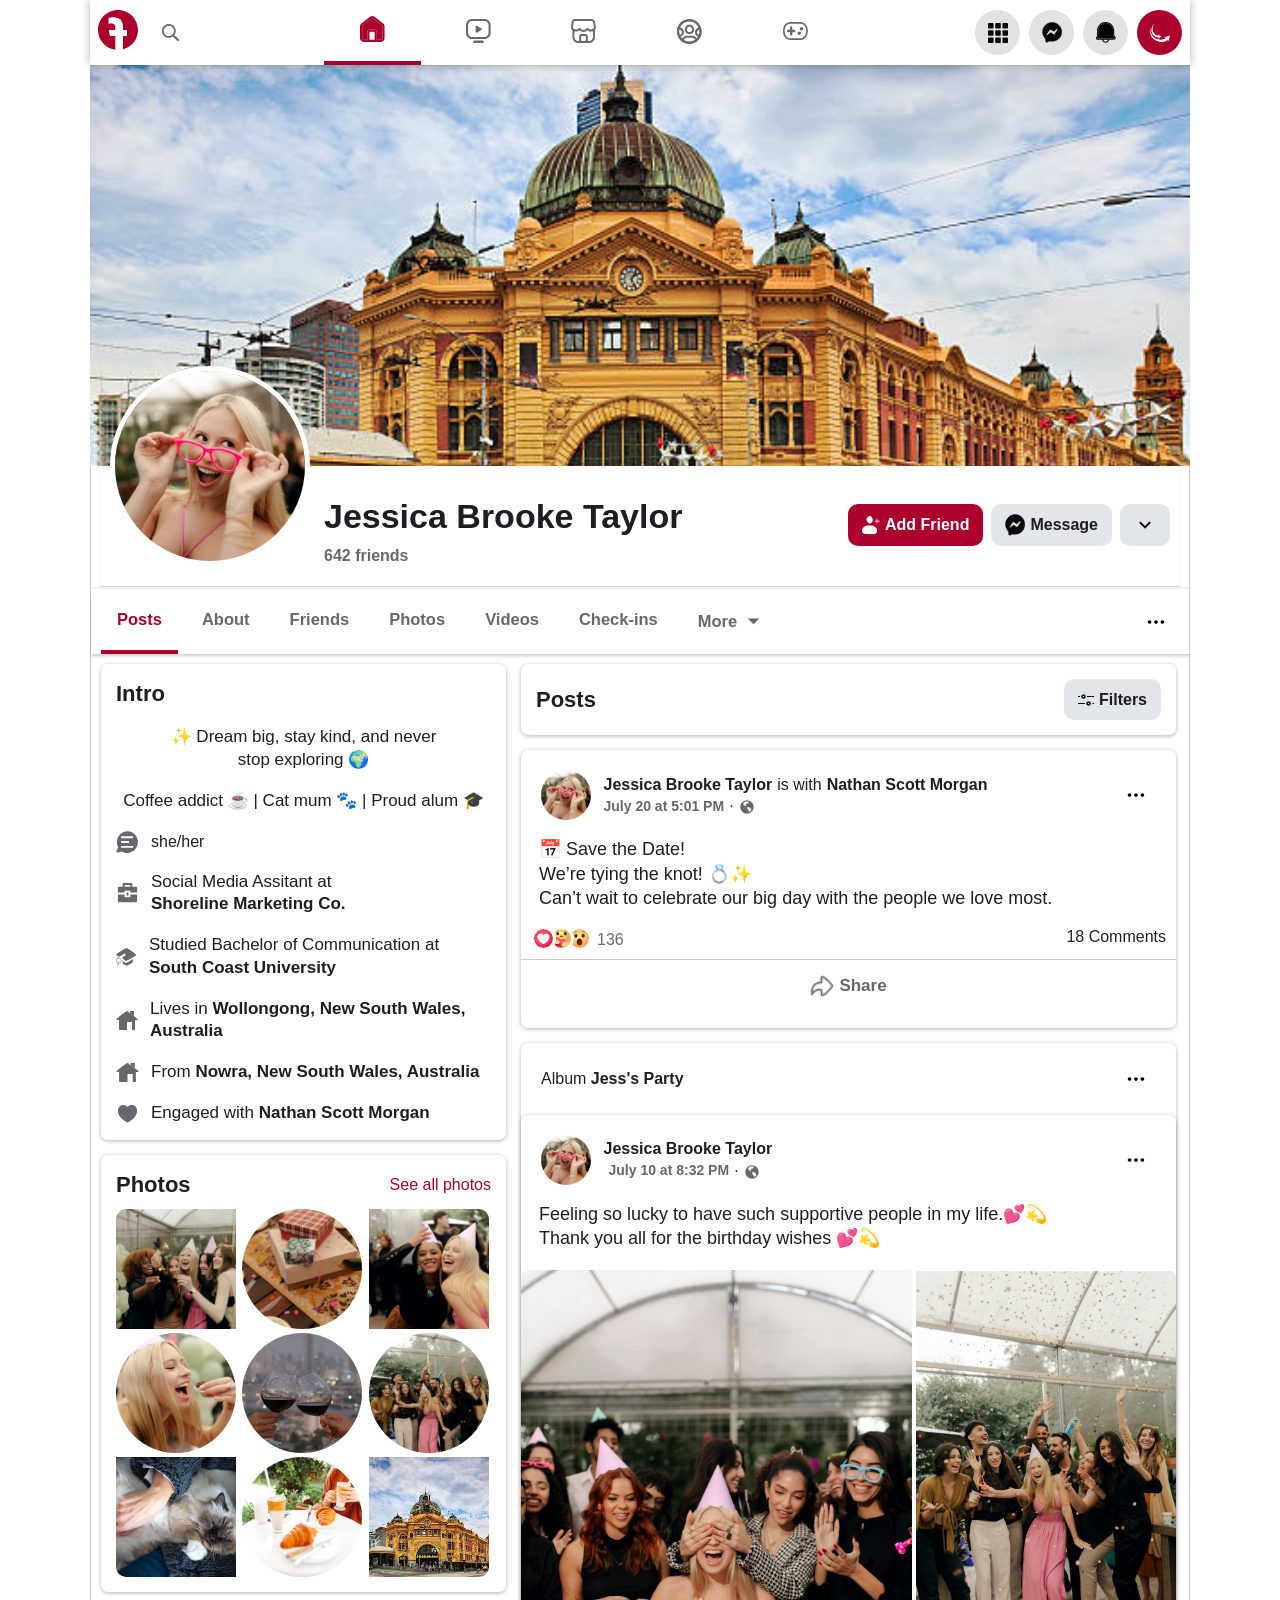
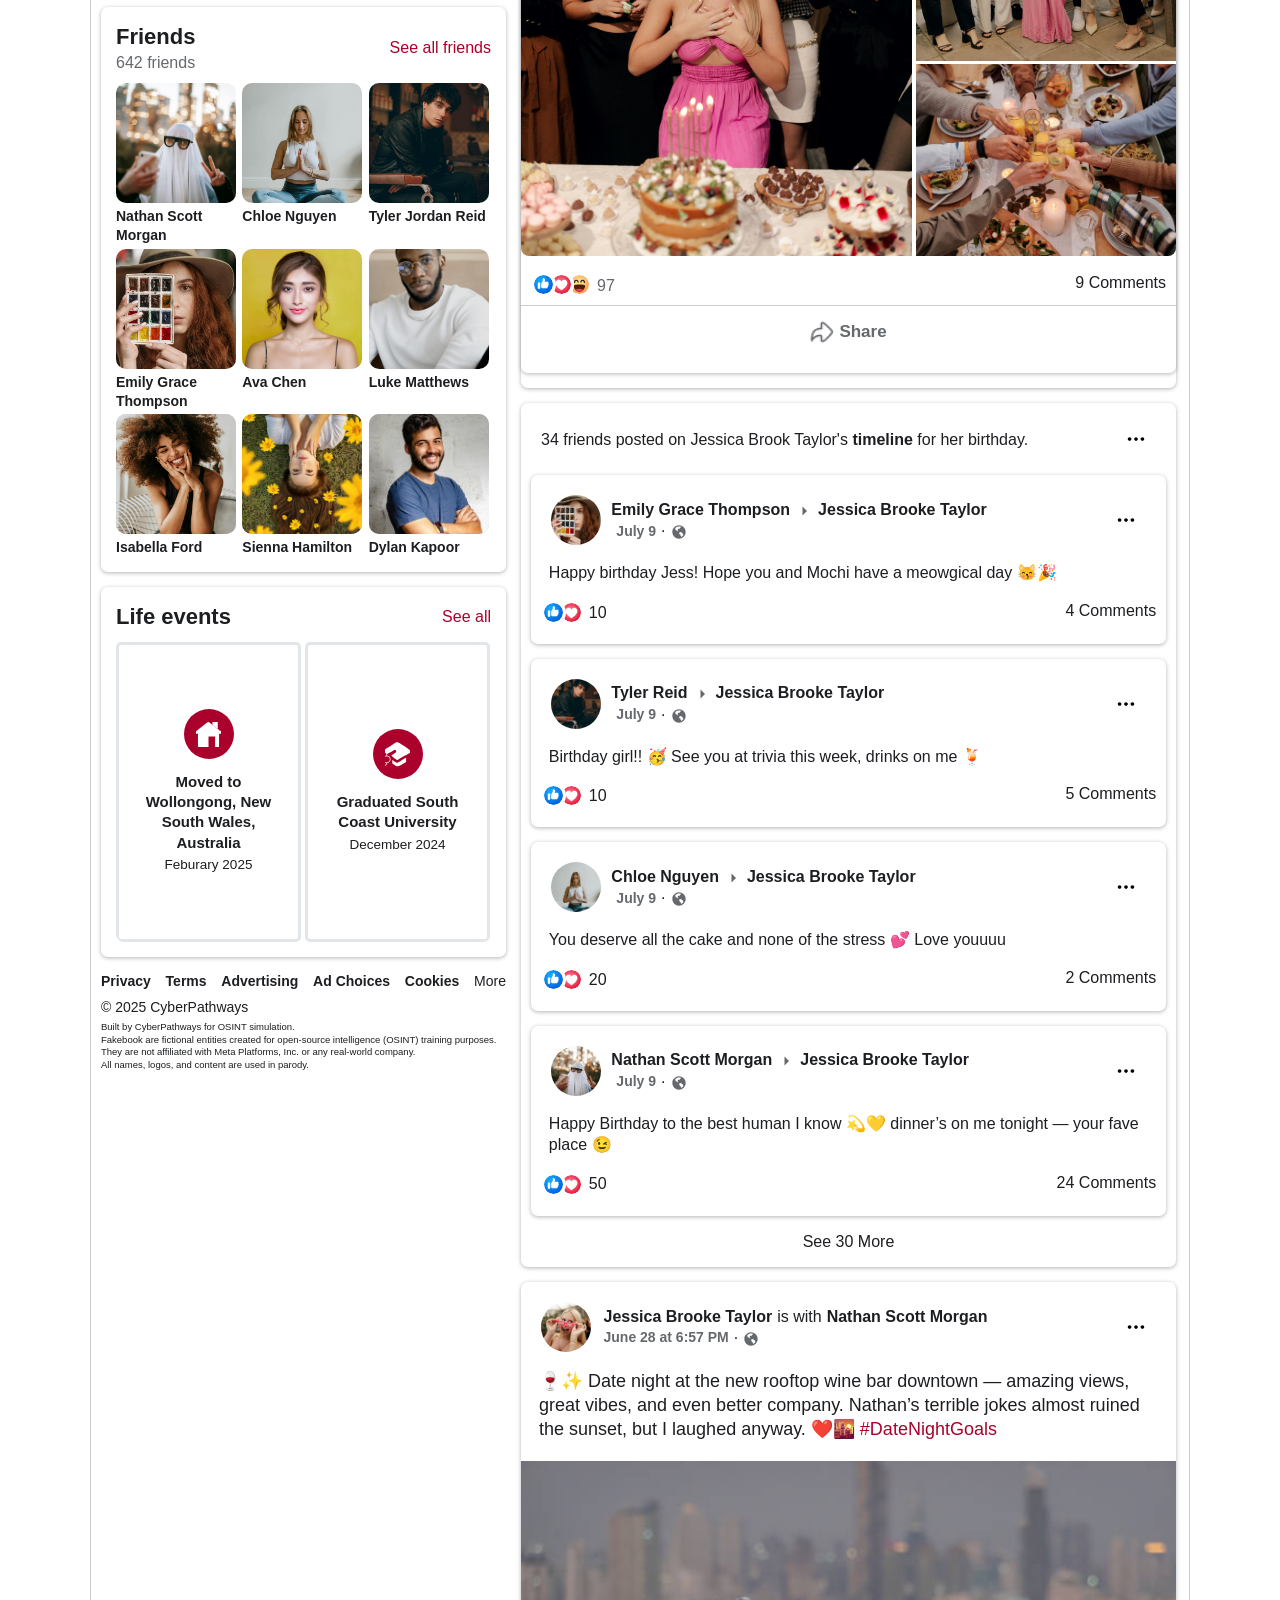
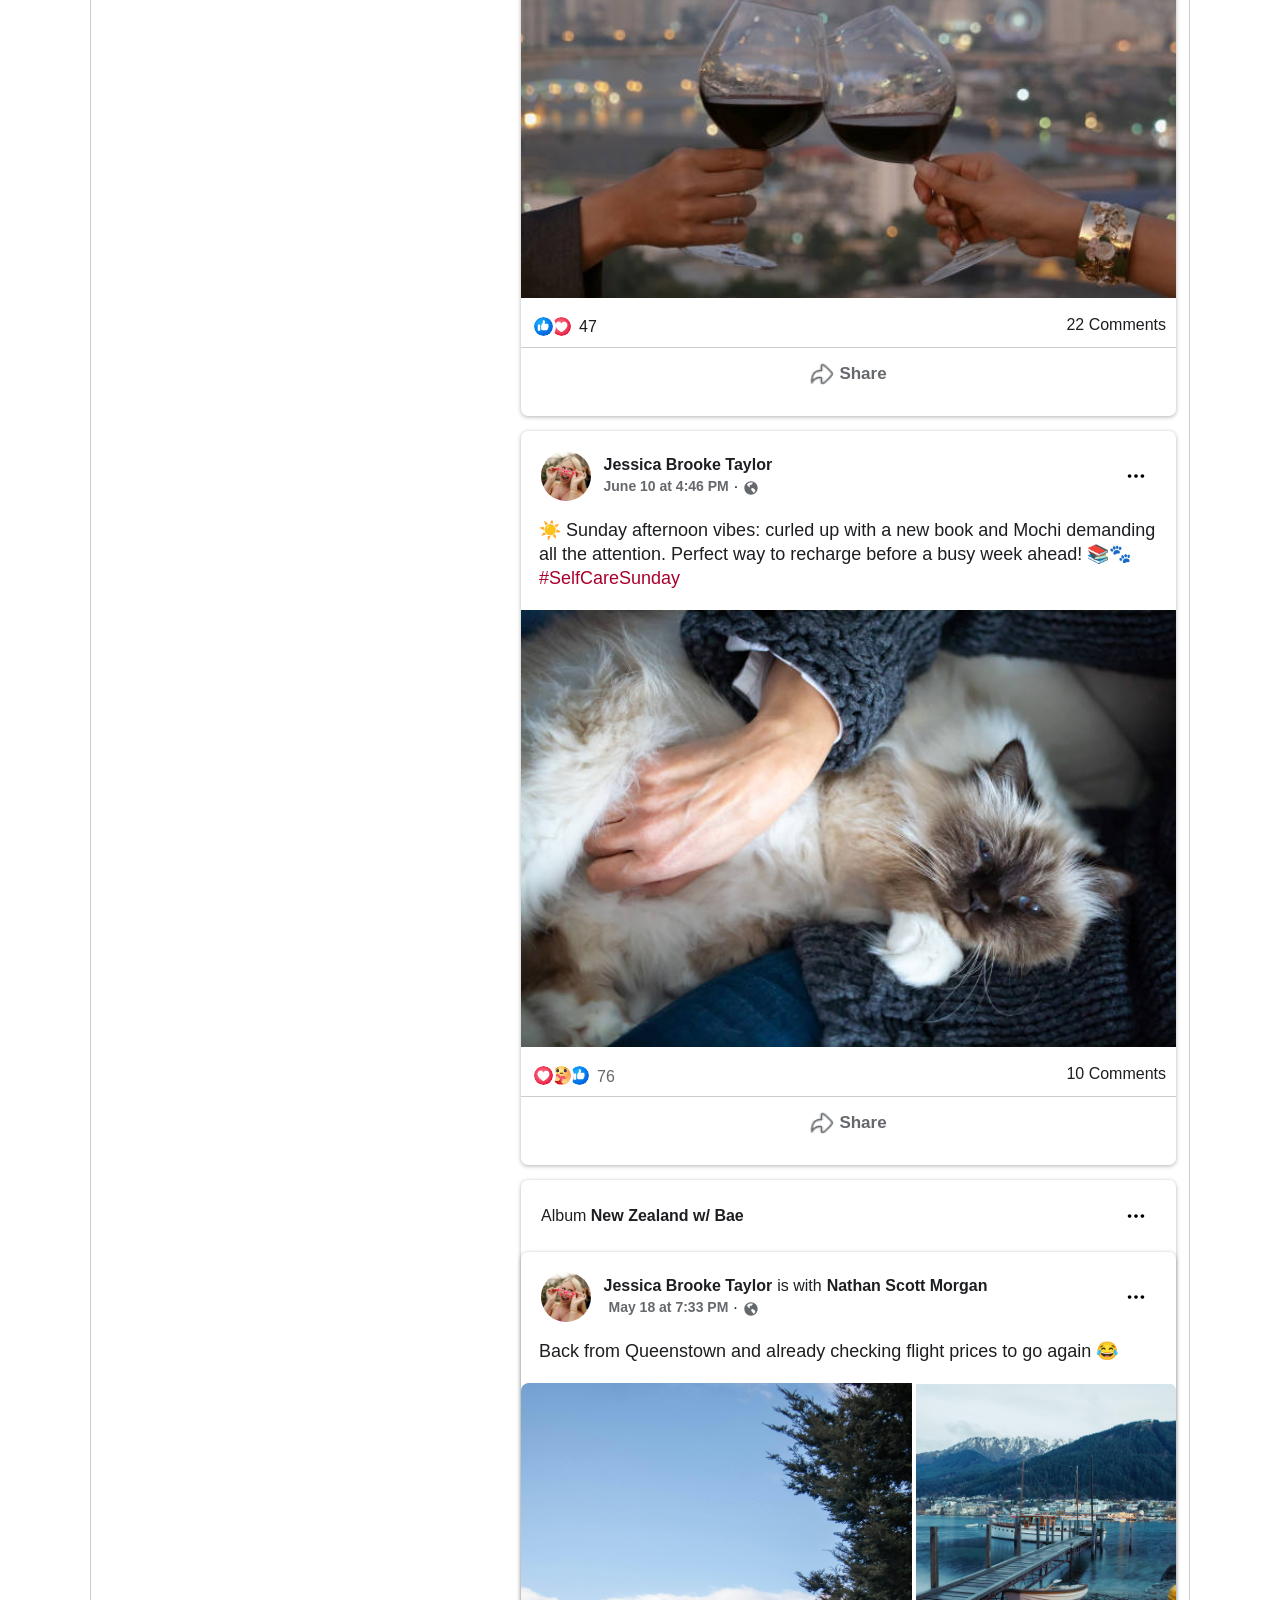
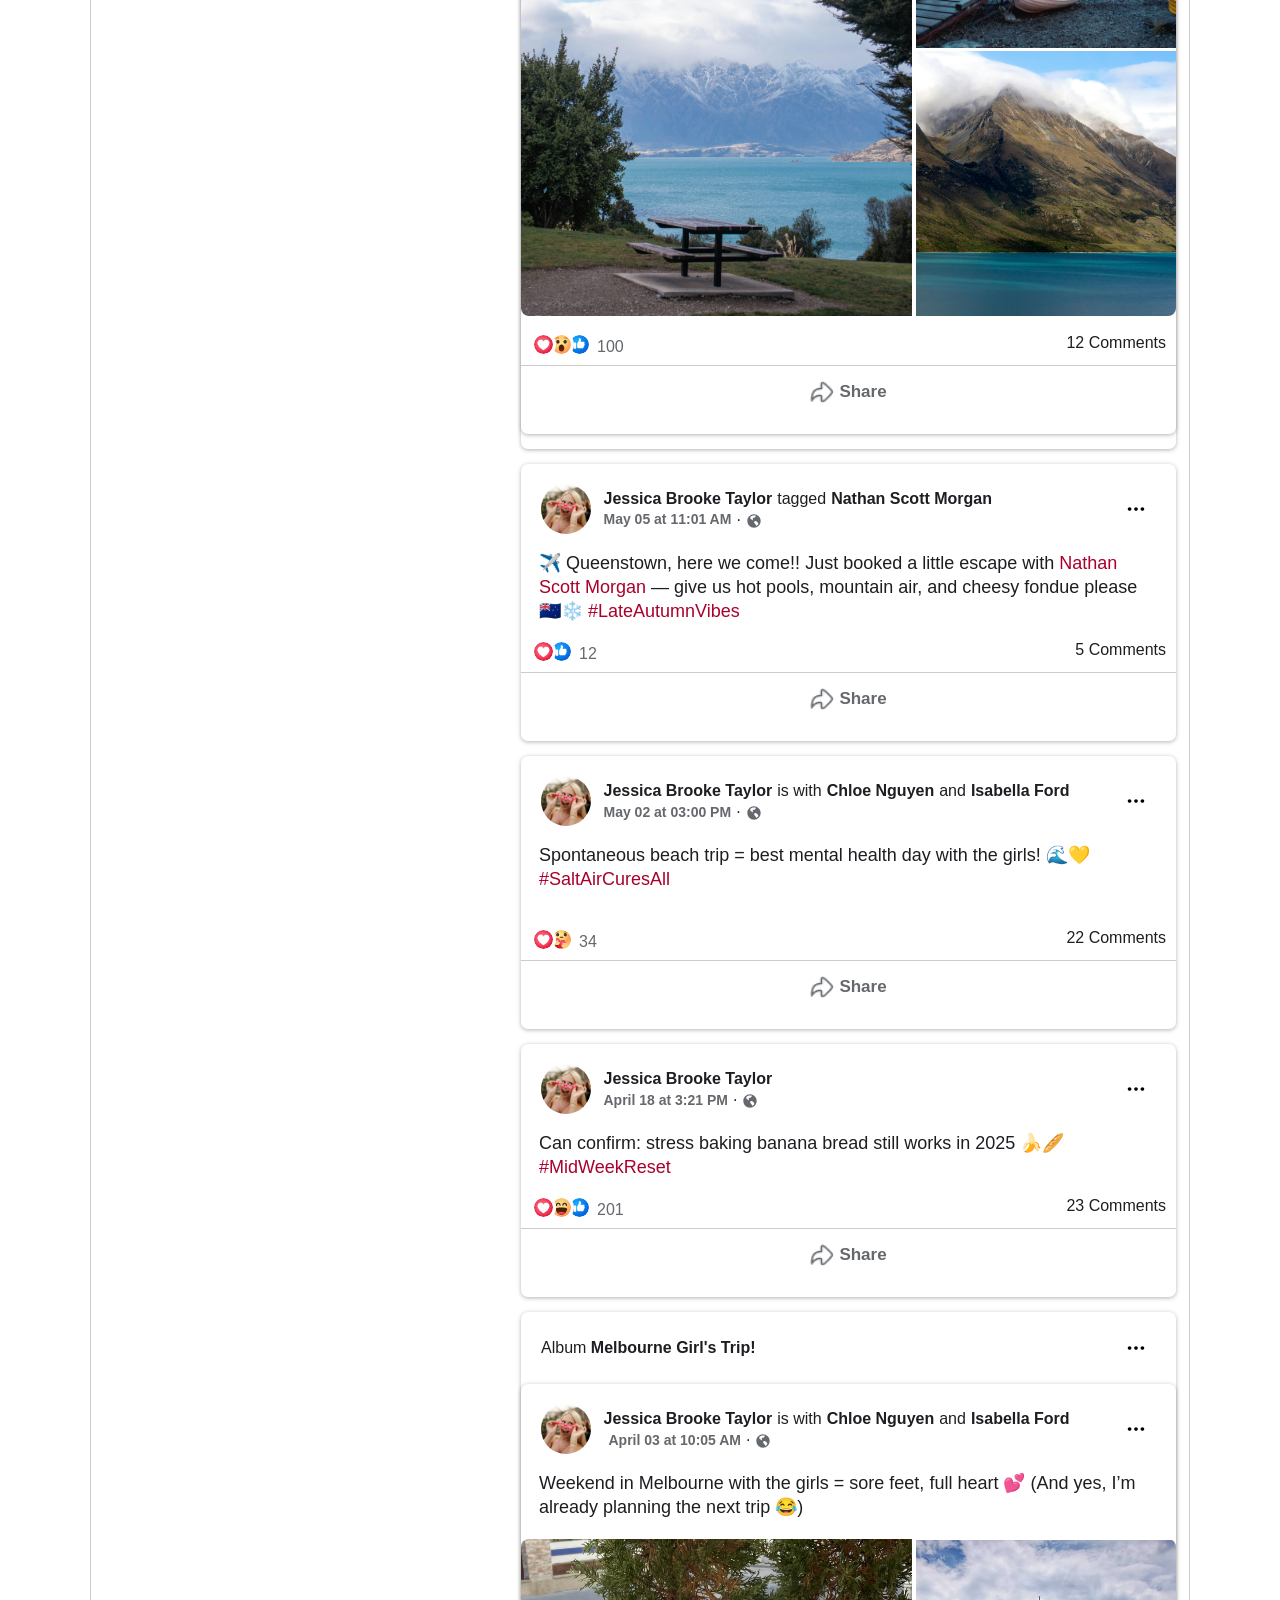
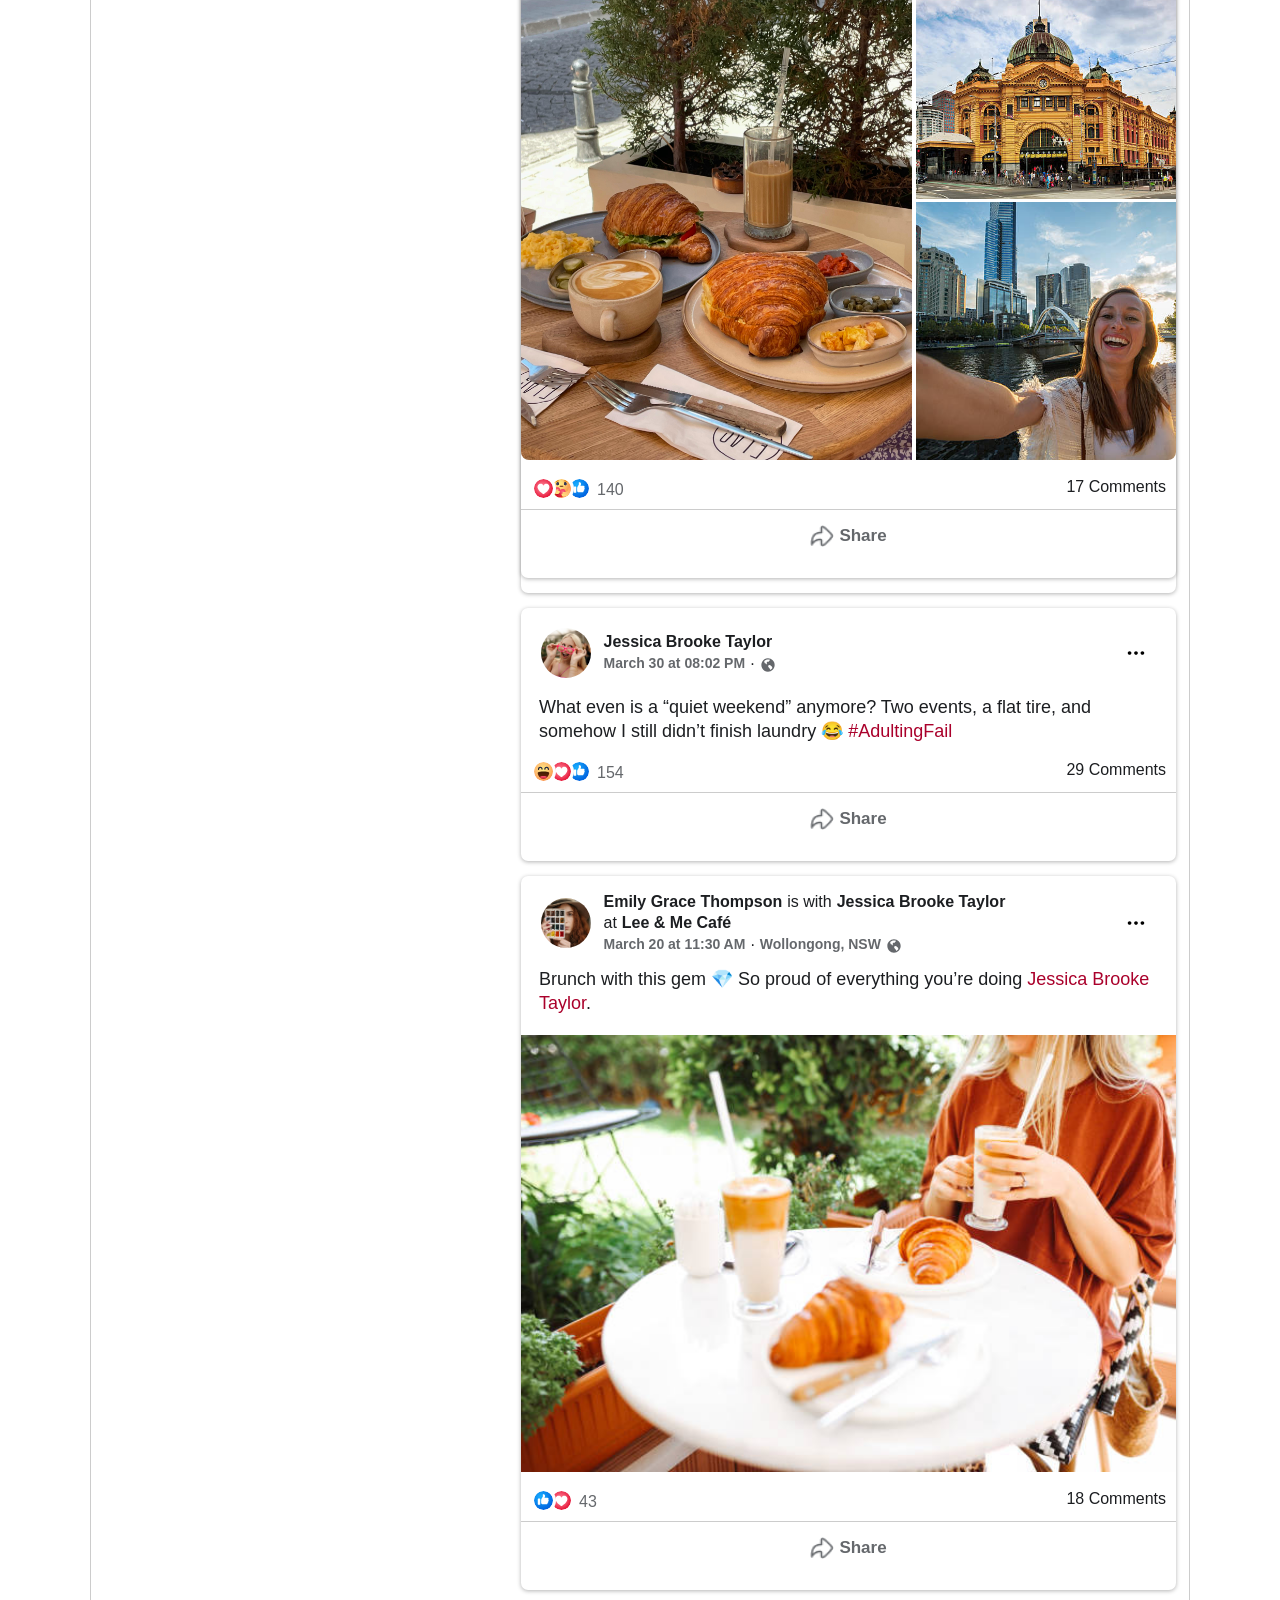
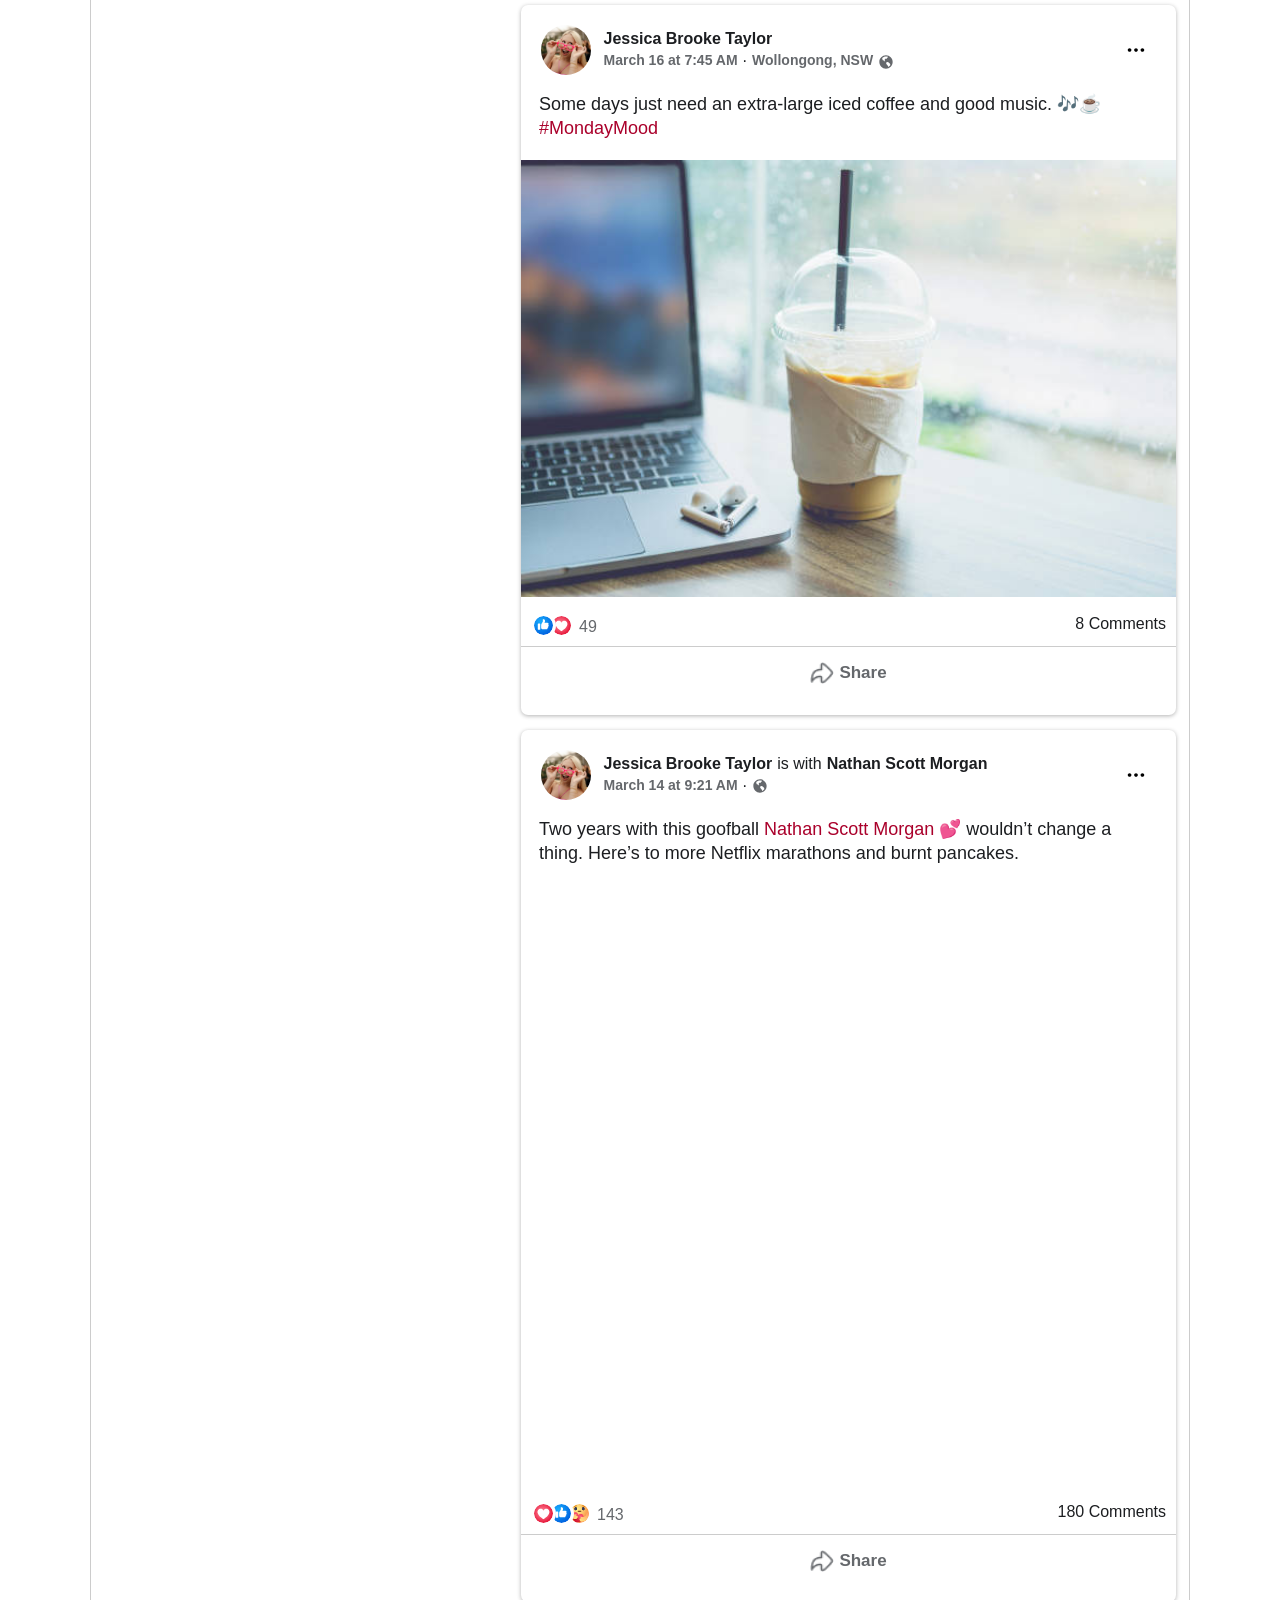
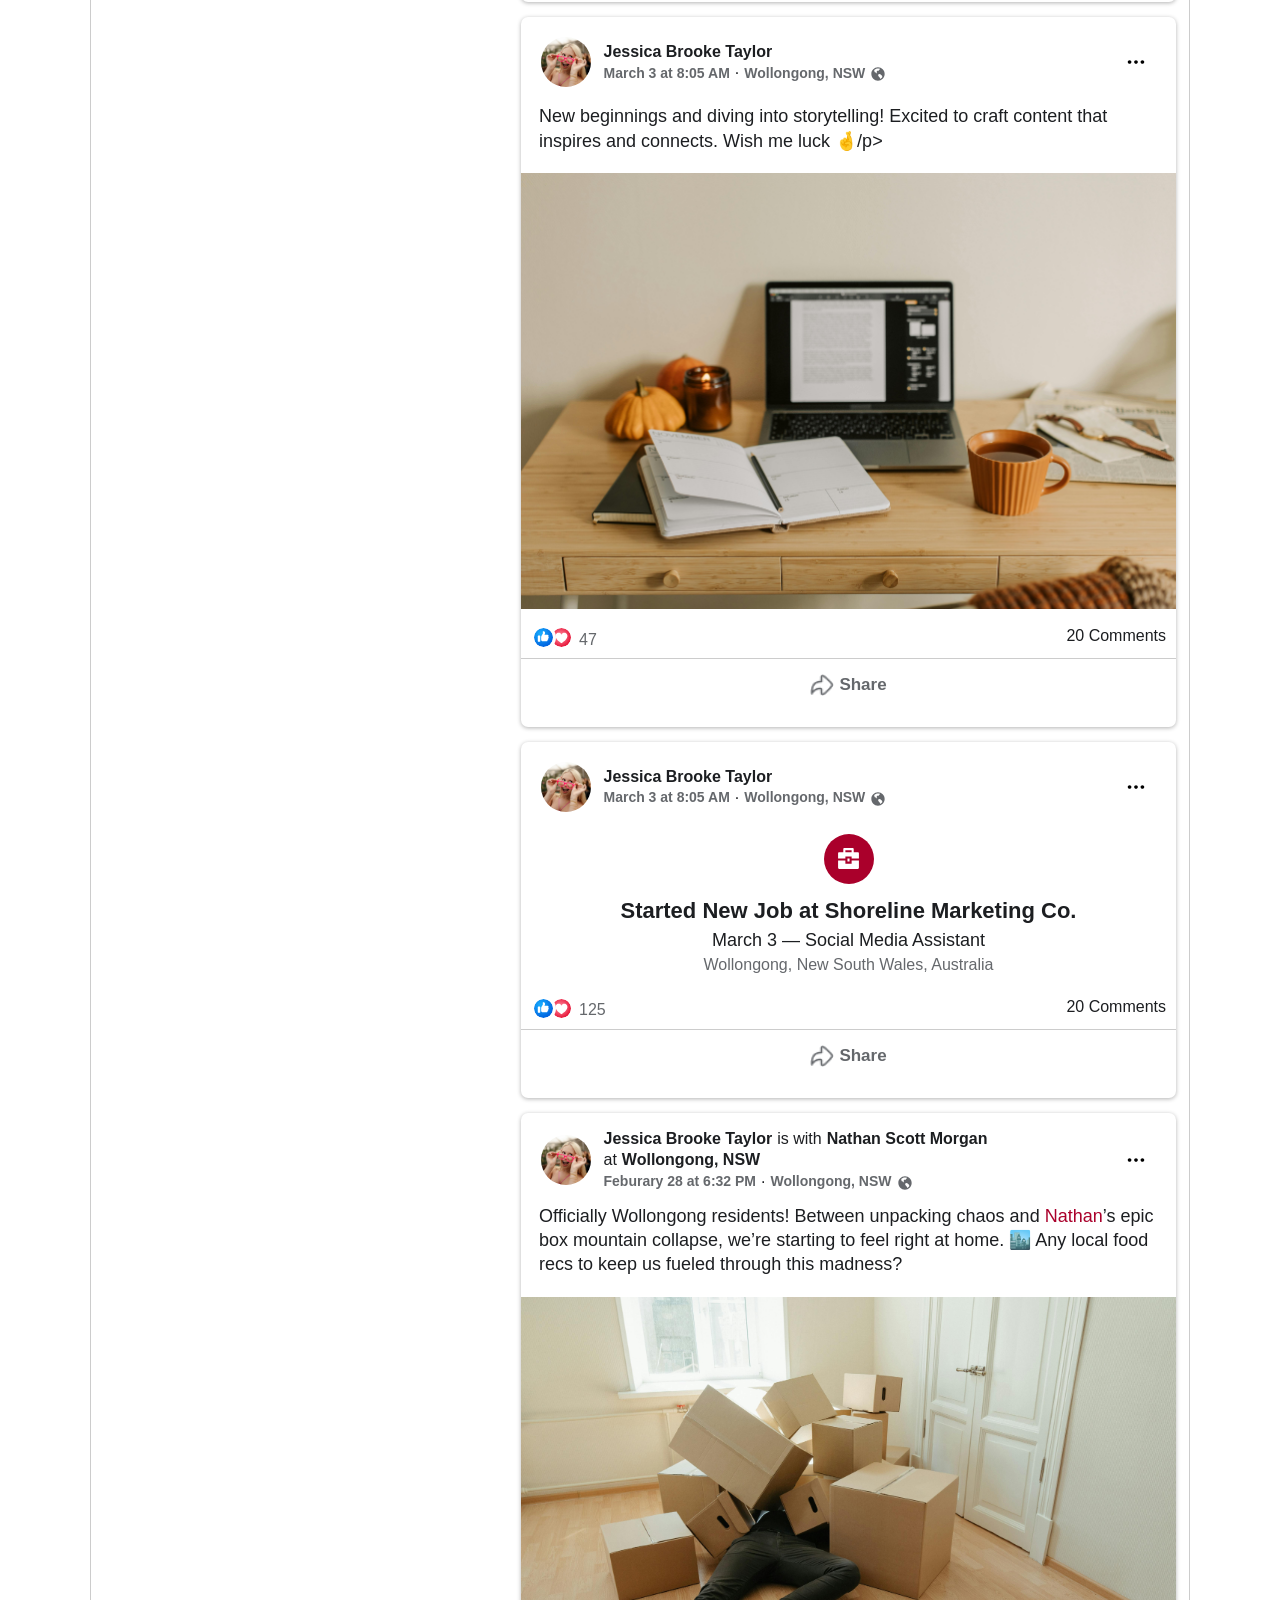
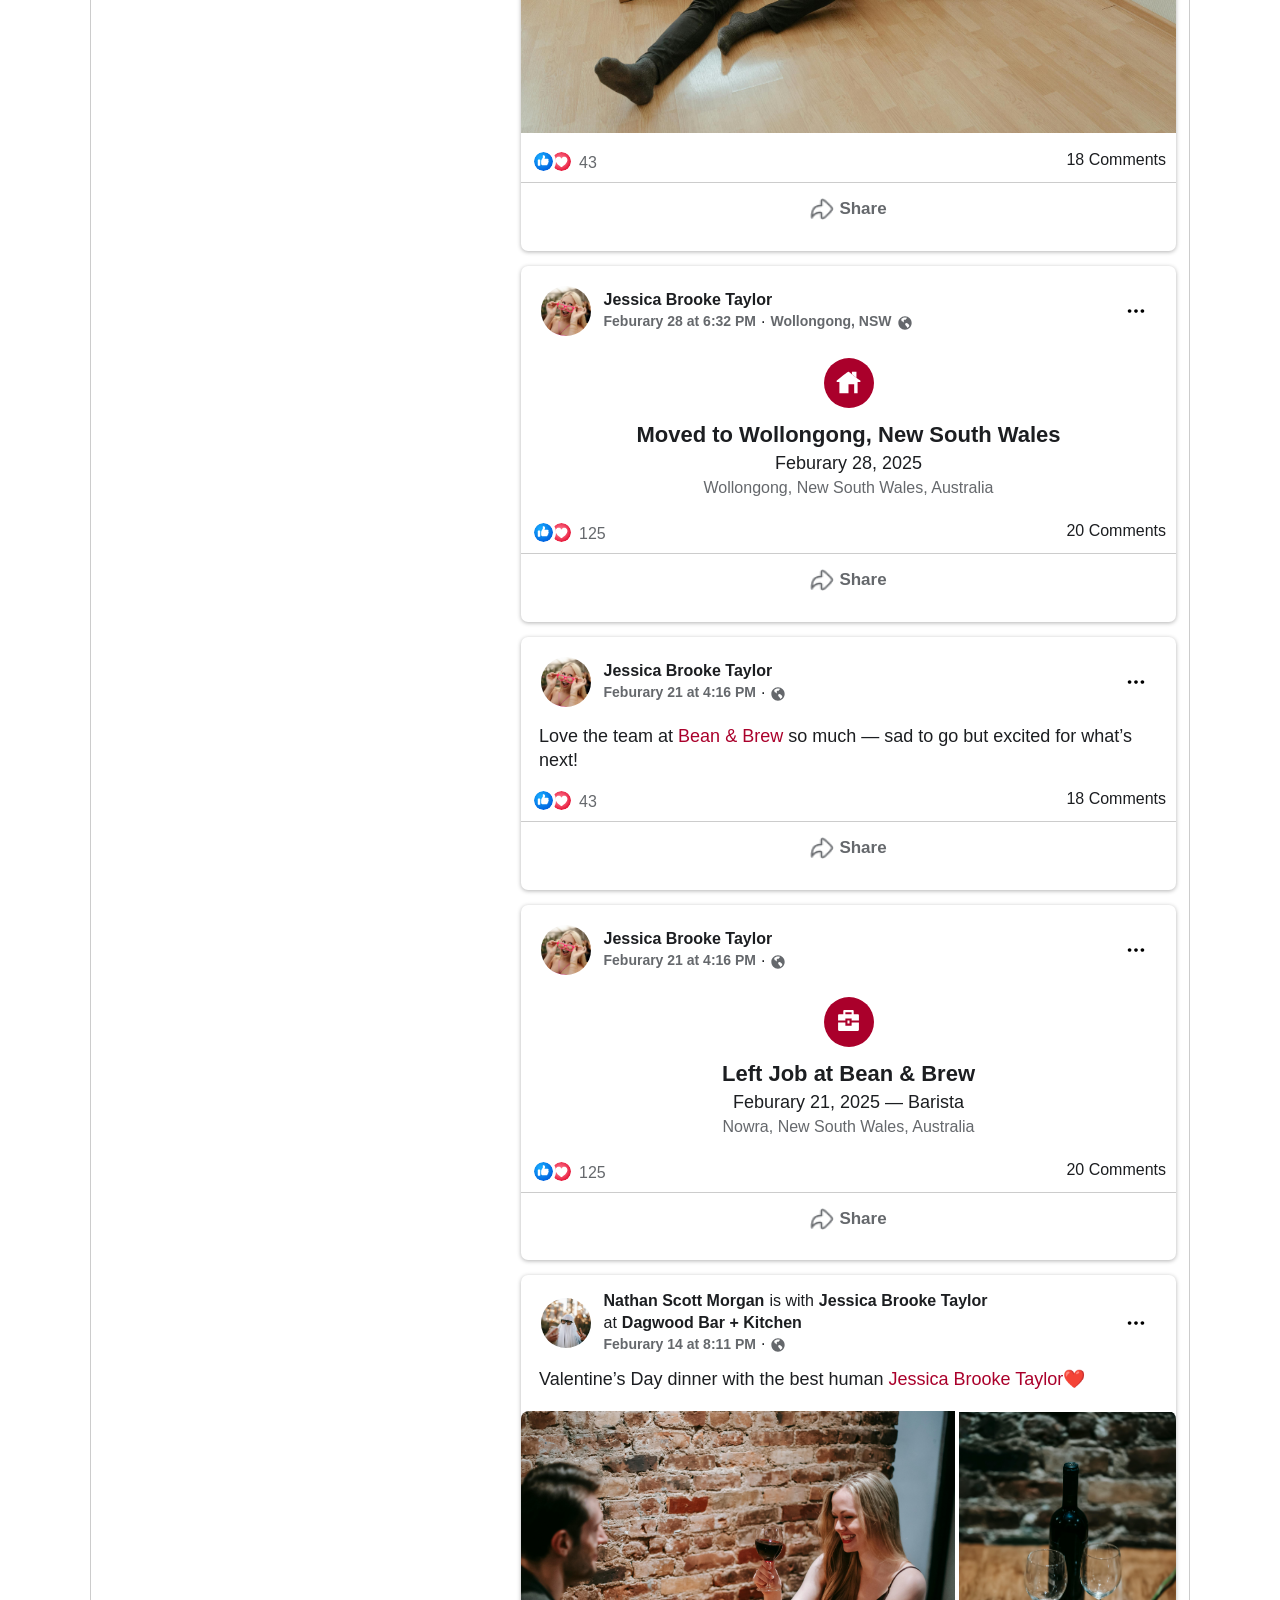
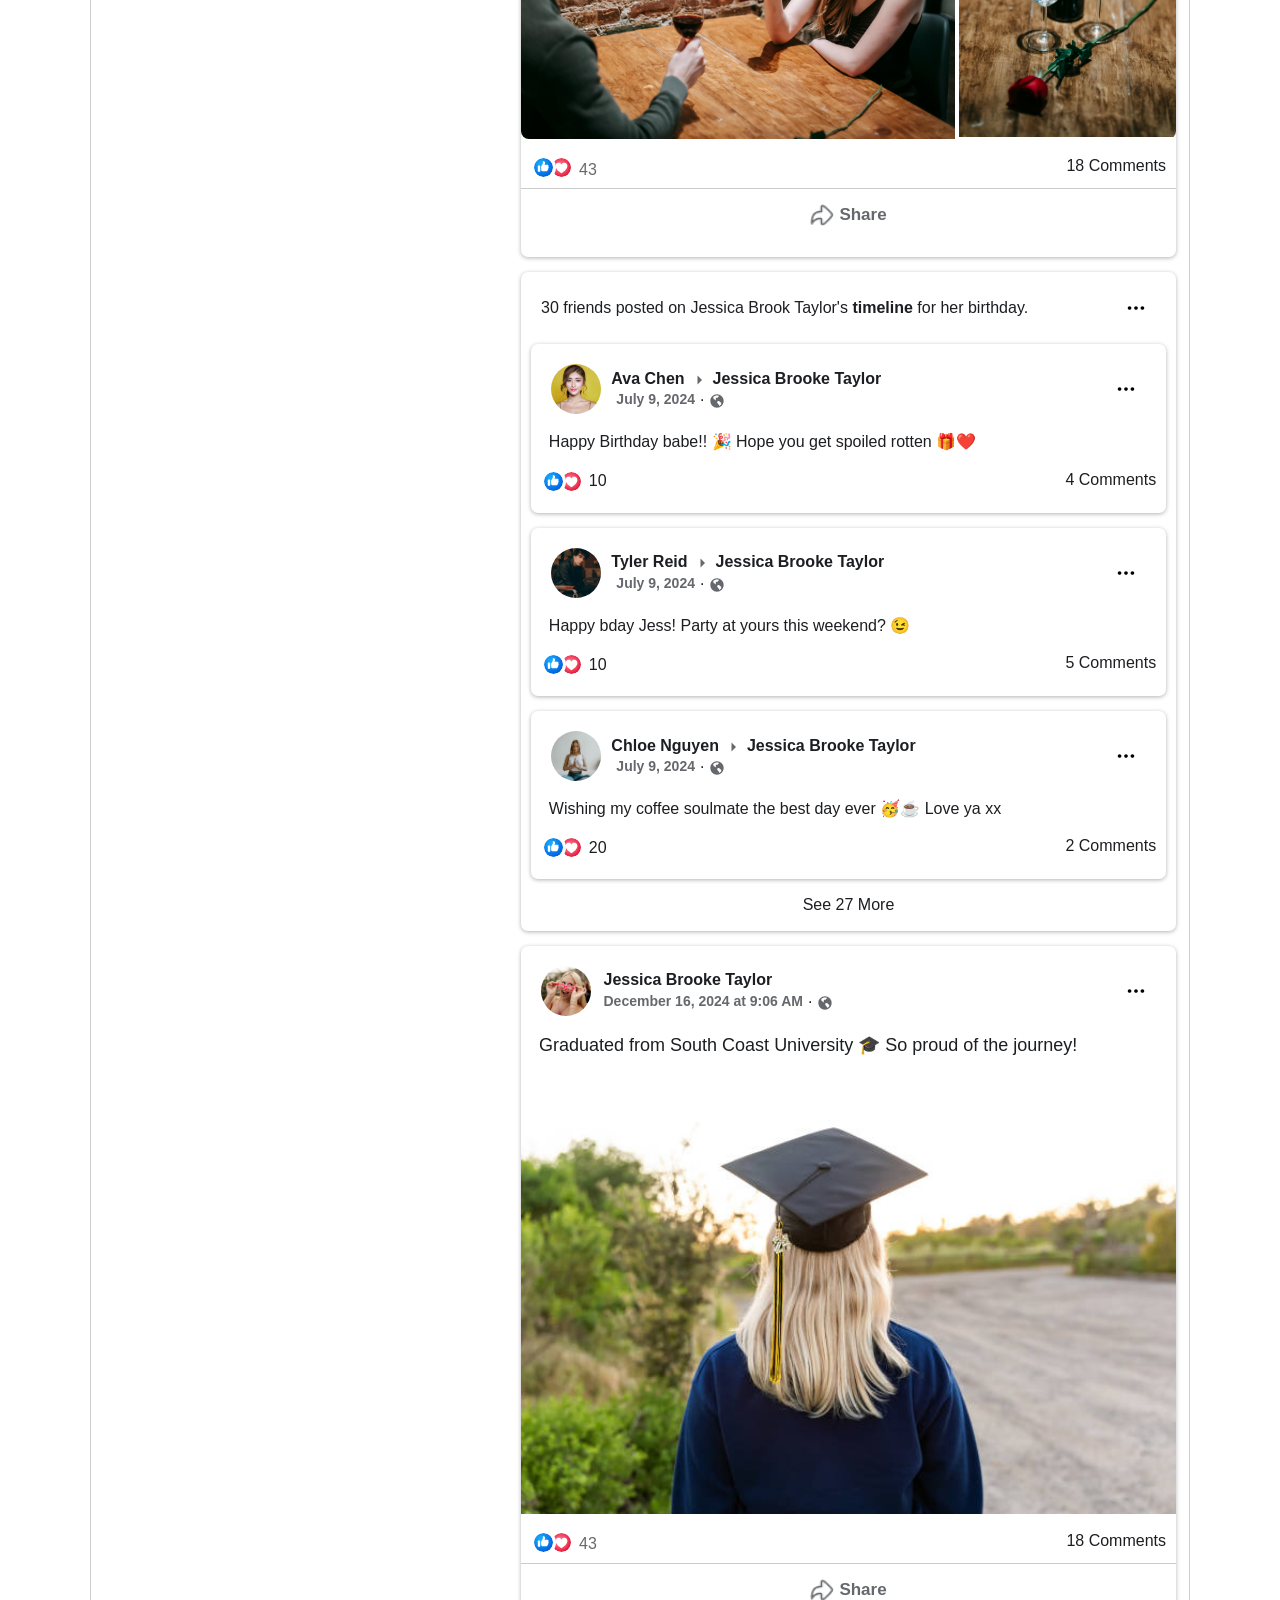
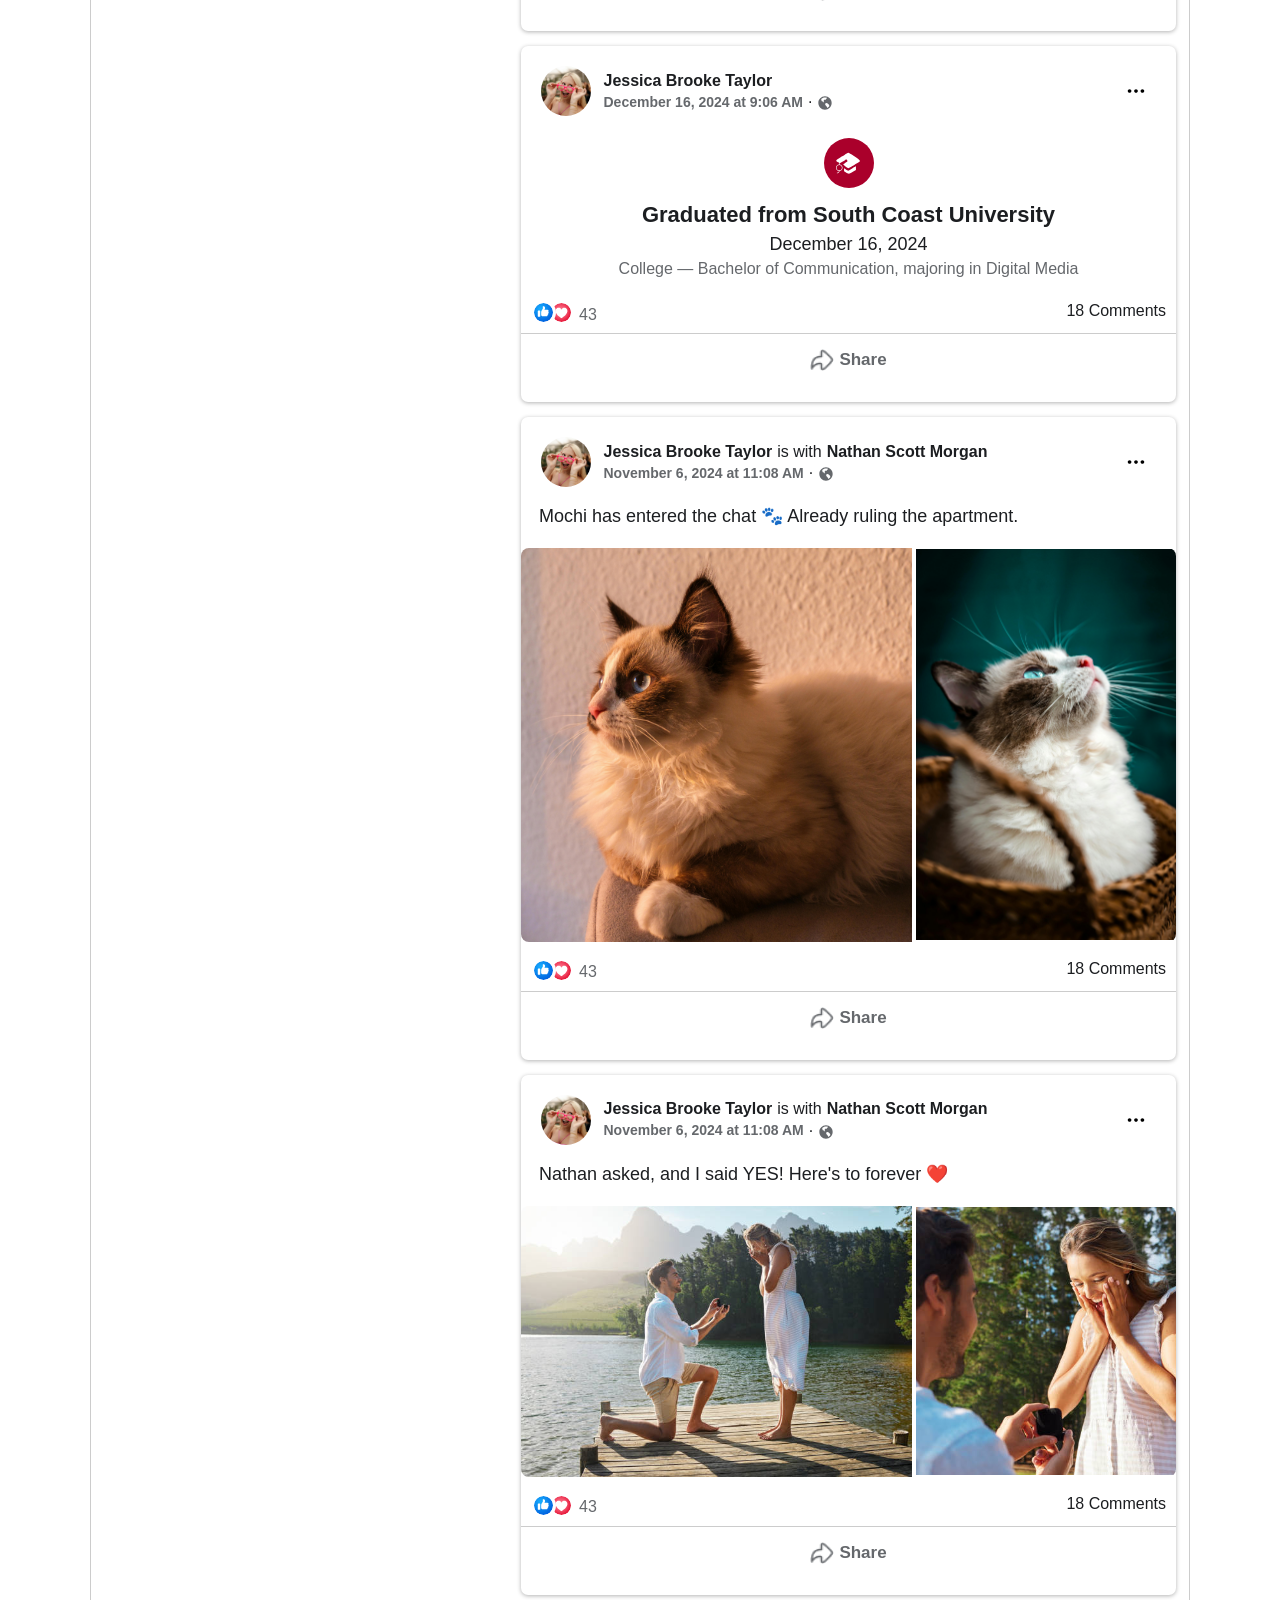
==== commit 889350c4: "fakebook-update" ====
--- a/index.html
+++ b/index.html
@@ -170,16 +170,34 @@
               </div>
               <div class="friend-grid grid">
                 <!-- Friend items -->
-                <div class="friend-item"><div class="profile-photo friend-img"></div><p class="friend-name">Nathan Scott Morgan</p></div>
+                <div class="friend-item"><div class="profile-photo friend-img">
+                  <img src="assets/img/friends-pic/nathan.jpg">
+                </div><p class="friend-name">Nathan Scott Morgan</p></div>
                 <!-- Repeat friend-item 8 more times -->
-                <div class="friend-item"><div class="profile-photo friend-img"></div><p class="friend-name">Chloe Nguyen</p></div>
-                <div class="friend-item"><div class="profile-photo friend-img"></div><p class="friend-name">Tyler Jordan Reid</p></div>
-                <div class="friend-item"><div class="profile-photo friend-img"></div><p class="friend-name">Emily Grace Thompson</p></div>
-                <div class="friend-item"><div class="profile-photo friend-img"></div><p class="friend-name">Ava Chen</p></div>
-                <div class="friend-item"><div class="profile-photo friend-img"></div><p class="friend-name">Luke Matthews</p></div>
-                <div class="friend-item"><div class="profile-photo friend-img"></div><p class="friend-name">Isabella Ford</p></div>
-                <div class="friend-item"><div class="profile-photo friend-img"></div><p class="friend-name">Sienna Hamilton</p></div>
-                <div class="friend-item"><div class="profile-photo friend-img"></div><p class="friend-name">Dylan Kapoor</p></div>
+                <div class="friend-item"><div class="profile-photo friend-img">
+                  <img src="assets/img/friends-pic/chloe.jpg">
+                </div><p class="friend-name">Chloe Nguyen</p></div>
+                <div class="friend-item"><div class="profile-photo friend-img">
+                  <img src="assets/img/friends-pic/tyler.jpg">
+                </div><p class="friend-name">Tyler Jordan Reid</p></div>
+                <div class="friend-item"><div class="profile-photo friend-img">
+                  <img src="assets/img/friends-pic/emily.jpg">
+                </div><p class="friend-name">Emily Grace Thompson</p></div>
+                <div class="friend-item"><div class="profile-photo friend-img">
+                  <img src="assets/img/friends-pic/ava.jpg">
+                </div><p class="friend-name">Ava Chen</p></div>
+                <div class="friend-item"><div class="profile-photo friend-img">
+                  <img src="assets/img/friends-pic/luke.jpg">
+                </div><p class="friend-name">Luke Matthews</p></div>
+                <div class="friend-item"><div class="profile-photo friend-img">
+                  <img src="assets/img/friends-pic/isabella.jpg">
+                </div><p class="friend-name">Isabella Ford</p></div>
+                <div class="friend-item"><div class="profile-photo friend-img">
+                  <img src="assets/img/friends-pic/sienna.jpg">
+                </div><p class="friend-name">Sienna Hamilton</p></div>
+                <div class="friend-item"><div class="profile-photo friend-img">
+                  <img src="assets/img/friends-pic/dylan.jpg">
+                </div><p class="friend-name">Dylan Kapoor</p></div>
               </div>
             </div>
 
@@ -348,7 +366,9 @@
                 <!-- Wish One: Emily-->
                 <div class="fb-section post-temp wish-post">
                     <div class="post-header">
-                      <div class="profile-img"></div>
+                      <div class="profile-img">
+                        <img src="assets/img/friends-pic/emily.jpg">
+                      </div>
                       <div class="post-info">
                         <div>
                           <h3>Emily Grace Thompson</h3> 
@@ -382,7 +402,9 @@
                 <!-- Wish Two: Tyler-->
                 <div class="fb-section post-temp  wish-post">
                     <div class="post-header">
-                      <div class="profile-img"></div>
+                      <div class="profile-img">
+                        <img src="assets/img/friends-pic/tyler.jpg">
+                      </div>
                       <div class="post-info">
                         <div>
                           <h3>Tyler Reid</h3> 
@@ -416,7 +438,9 @@
                 <!-- Wish Three: Chloe-->
                 <div class="fb-section post-temp  wish-post">
                     <div class="post-header">
-                      <div class="profile-img"></div>
+                      <div class="profile-img">
+                        <img src="assets/img/friends-pic/chloe.jpg">
+                      </div>
                       <div class="post-info">
                         <div>
                           <h3>Chloe Nguyen</h3> 
@@ -450,7 +474,9 @@
                 <!-- Wish Four: Nathan-->
                 <div class="fb-section post-temp  wish-post">
                     <div class="post-header">
-                      <div class="profile-img"></div>
+                      <div class="profile-img">
+                        <img src="assets/img/friends-pic/nathan.jpg">
+                      </div>
                       <div class="post-info">
                         <div>
                           <h3> Nathan Scott Morgan</h3> 
@@ -860,7 +886,9 @@
             <!-- POST ELEVEN : Location Pin-->
             <div class="fb-section post-temp">
               <div class="post-header">
-                <div class="profile-img"></div>
+                <div class="profile-img">
+                  <img src="assets/img/friends-pic/emily.jpg">
+                </div>
                 <div class="post-info">
                   <div>
                     <h3>Emily Grace Thompson</h3> 
@@ -1268,7 +1296,9 @@
             <!-- POST SEVENTEEN: Valentines Day-->
             <div class="fb-section post-temp">
               <div class="post-header">
-                <div class="profile-img"></div>
+                <div class="profile-img">
+                  <img src="assets/img/friends-pic/nathan.jpg">
+                </div>
                 <div class="post-info">
                   <div>
                     <h3>Nathan Scott Morgan</h3>
@@ -1327,7 +1357,9 @@
                 <!-- Wish One: Ava Chen-->
                 <div class="fb-section post-temp wish-post">
                     <div class="post-header">
-                      <div class="profile-img"></div>
+                      <div class="profile-img">
+                        <img src="assets/img/friends-pic/ava.jpg">
+                      </div>
                       <div class="post-info">
                         <div>
                           <h3>Ava Chen</h3> 
@@ -1361,7 +1393,9 @@
                 <!-- Wish Two: Tyler-->
                 <div class="fb-section post-temp  wish-post">
                     <div class="post-header">
-                      <div class="profile-img"></div>
+                      <div class="profile-img">
+                        <img src="assets/img/friends-pic/tyler.jpg">
+                      </div>
                       <div class="post-info">
                         <div>
                           <h3>Tyler Reid</h3> 
@@ -1395,7 +1429,9 @@
                 <!-- Wish Three: Chloe-->
                 <div class="fb-section post-temp  wish-post">
                     <div class="post-header">
-                      <div class="profile-img"></div>
+                      <div class="profile-img">
+                        <img src="assets/img/friends-pic/chloe.jpg">
+                      </div>
                       <div class="post-info">
                         <div>
                           <h3>Chloe Nguyen</h3> 
@@ -1692,7 +1728,9 @@
 
               <div class="fb-section post-temp shared-post">
                 <div class="post-header">
-                  <div class="profile-img"></div>
+                  <div class="profile-img">
+                    <img src="assets/img/logos/rspca.jpeg">
+                  </div>
                   <div class="post-info">
                     <div>
                       <h3>RSPCA Australia</h3>
@@ -1776,10 +1814,12 @@
 
               <div class="fb-section post-temp shared-post">
                 <div class="post-header">
-                  <div class="profile-img"></div>
+                  <div class="profile-img">
+                    <img src="assets/img/logos/scu.png">
+                  </div>
                   <div class="post-info">
                     <div>
-                      <h3> South Coast Uni</h3>
+                      <h3> South Coast University</h3>
                     </div>
                     <div>
                       <p>October 16 at 7:33 PM </p>
--- a/assets/css/main.css
+++ b/assets/css/main.css
@@ -398,8 +398,21 @@
 .friend-img {
   width: 120px;
   height: 120px;
-  background-color: var(--base-teal);
-}
+  border-radius: 50%;      /* Makes the container circular */
+  overflow: hidden;        /* Crops anything outside the shape */
+  display: flex;
+  align-items: center;
+  justify-content: center;
+  background-color: #ccc;  /* Optional: fallback bg */
+}
+
+.profile-photo.friend-img img {
+  width: 100%;
+  height: 100%;
+  object-fit: cover;       /* Key: ensures the image fills the shape */
+  display: block;
+}
+
 
 .friend-img {
   border-radius: 10px;
@@ -846,11 +859,6 @@
   border-bottom: 2px solid white;
 }
 
-/* Remove this — it was causing invalid behavior */
-.two-pic {
-  /* previously had aspect-ratio: 0; which is invalid */
-}
-
 /* Footer */
 footer {
   font-size: 14px;
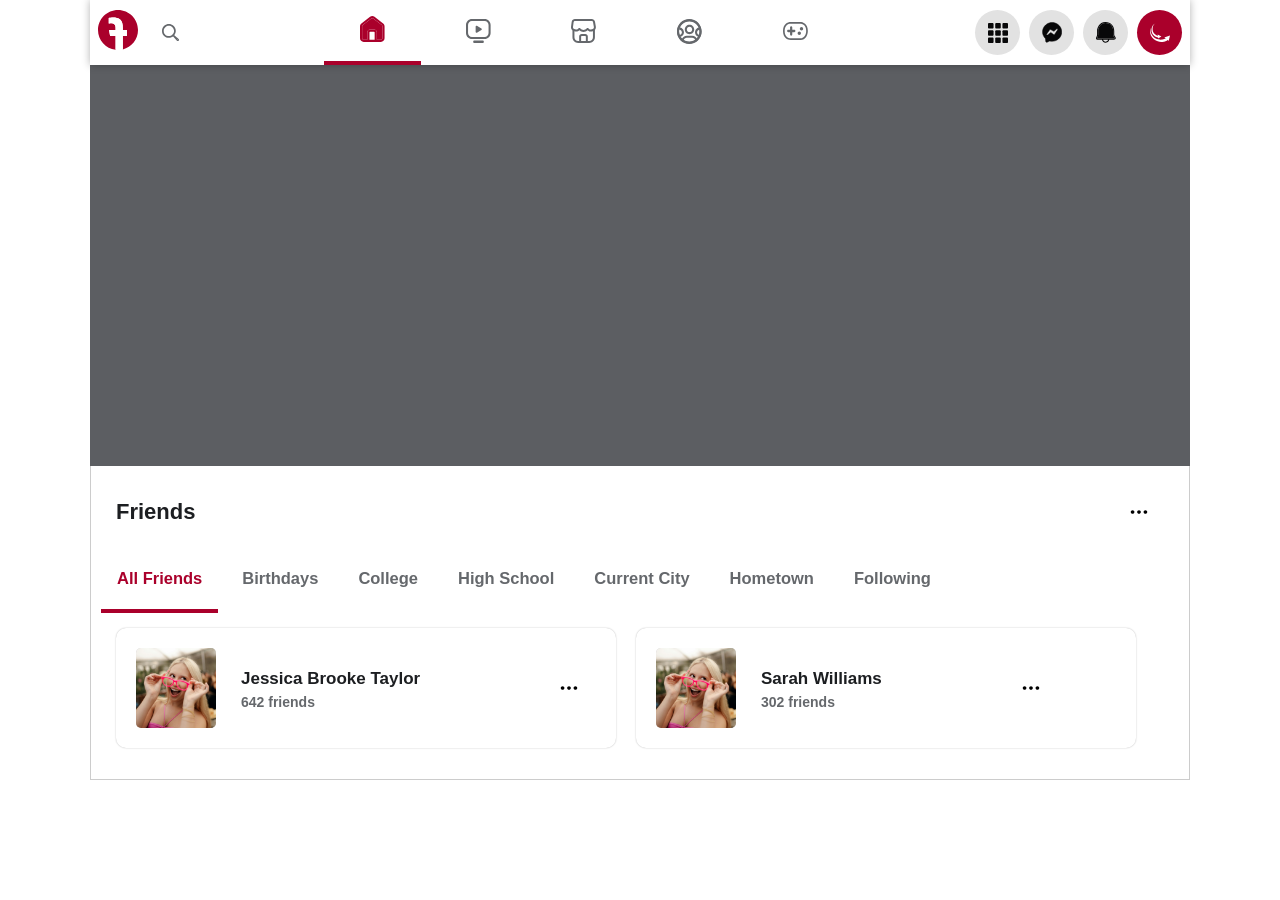
==== commit 3767088d: "Redesign profile to show friends list only Replaces the main profile page content with a dedicated f" ====
--- a/index.html
+++ b/index.html
@@ -50,2201 +50,59 @@
     <div class="fakebook-page tabcontent" id="home">
       <section class="fakebook-header">
         <div class="header-img">
-          <img src="assets/img/posts/melbourne/flinder-station.jpg">
-        </div>
-        <div class="profile-header">
-          <div class="profile-img">
-            <img src="assets/img/posts/birthday/birthday-jess.jpg">
-          </div>
-          <div class="profile-title">
-            <h1>Jessica Brooke Taylor</h1>
-            <div class="friends-sum">
-              <p><span>642</span> friends</p>
-            </div>
-          </div>
-          <div class="profile-btns">
-            <div class="add-btn btn">
-              <img src="assets/img/icons/add-white.svg" class="btn-icon">
-              Add Friend</div>
-            <div class="message-btn btn">
-                  <img src="assets/img/icons/messages-black.svg" class="btn-icon">
-              Message</div>
-            <div class="more-btn btn" >
-              <img src="assets/img/icons/arrow-down-s-line.svg">
-            </div>
-          </div>
         </div>
         <div class="border"></div>
       </section>
 
-      <section class="profile-nav">
-        <div class="tab">
-          <button class="tablinks active" onclick="openProfileTab(event, 'posts')" id="defaultOpen">Posts</button>
-          <button class="tablinks">About</button>
-          <button class="tablinks">Friends</button>
-          <button class="tablinks">Photos</button>
-          <button class="tablinks">Videos</button>
-          <button class="tablinks">Check-ins</button>
-          <button class="tablinks">More <img src="assets/img/icons/arrow-down-s-fill.svg"></button>
-        </div>
+      <section class="profile-section friends-list-main">
+          <div class="fb-section fb-section-title">
+            <h1>Friends</h1>
+            <div class="btn more-dots">
+                  <img src="assets/img/icons/more-fill.svg">
+            </div>
+          </div>
+            <div class="tab">
+              <button class="tablinks active" onclick="openProfileTab(event, 'posts')" id="defaultOpen">All Friends</button>
+              <button class="tablinks">Birthdays</button>
+              <button class="tablinks">College</button>
+              <button class="tablinks">High School</button>
+              <button class="tablinks">Current City</button>
+              <button class="tablinks">Hometown</button>
+              <button class="tablinks">Following</button>
+            </div>
 
-        <div class="btn more-dots">
-          <img src="assets/img/icons/more-fill.svg">
+            <div class="fb-section friends-list-grid">
+             <!-- Profile One: Jessica Brooke Taylor -->
+              <a href="/profiles/jessica-b-taylor/index.html" class="friends-list-item">
+                <div class="profile-photo friends-list-img profile-img">
+                    <img src="/profiles/jessica-b-taylor/assets/img/posts/birthday/birthday-jess.jpg">
+                </div>
+                <div class="friends-list-info">
+                  <p class="friend-name">Jessica Brooke Taylor</p>
+                  <span class="friend-name-qty">642 friends</span>
+                </div>
+                <div class="btn more-dots">
+                  <img src="assets/img/icons/more-fill.svg">
+                </div>
+              </a>
+
+              <!-- Profile Two: Sarah Williams -->
+              <a href="/profiles/sarah-williams/index.html" class="friends-list-item">
+                <div class="profile-photo friends-list-img profile-img">
+                    <img src="/profiles/jessica-b-taylor/assets/img/posts/birthday/birthday-jess.jpg">
+                </div>
+                <div class="friends-list-info">
+                  <p class="friend-name">Sarah Williams</p>
+                  <span class="friend-name-qty">302 friends</span>
+                </div>
+                <div class="btn more-dots">
+                  <img src="assets/img/icons/more-fill.svg">
+                </div>
+              </a>
+            </div>
         </div>
       </section>
 
-      <section class="profile-section">
-        <div id="posts" class="profile-tabcontent active">
-          <!-- Left Sidebar -->
-          <div class="left-content">
-            <!-- Intro -->
-            <div class="fb-section intro"><h1>Intro</h1>
-              <p>  ✨ Dream big, stay kind, and never <br>stop exploring 🌍 </p>
-                <p> Coffee addict ☕ | Cat mum 🐾 | Proud alum 🎓</p>
-              <div class="intro-line">
-                <img src="assets/img//icons/pronouns-color.svg"> she/her
-              </div>
-              <div class="intro-line">
-                <img src="assets/img//icons/briefcase-4-fill.svg"><p>Social Media Assitant at <br><span>Shoreline Marketing Co.</span></p>
-              </div>
-              <div class="intro-line">
-                <img src="assets/img/icons/education-color.svg"><p>Studied Bachelor of Communication at <span>South Coast University</span></p>
-              </div>
-              <div class="intro-line">
-                <img src="assets/img/icons/lives-color.svg"><p>Lives in <span>Wollongong, New South Wales, Australia</span></p>
-              </div>
-              <div class="intro-line">
-                <img src="assets/img/icons/lives-color.svg"><p>From <span>Nowra,  New South Wales, Australia</span></p>
-              </div>
-              <div class="intro-line">
-                <img src="assets/img/icons/heart-3-fill.svg"><p>Engaged with <span> Nathan Scott Morgan</span></p>
-              </div>
-            </div>
-
-            <!-- Photos -->
-            <div class="fb-section photo-sec">
-              <div class="fb-section-title">
-                <h1>Photos</h1>
-                <p class="link-text">See all photos</p>
-              </div>
-              <div class="photo-grid grid">
-                <!-- Photo items -->
-                <div class="profile-photo curv-left-top">
-                  <img src="assets/img/posts/birthday/pexels-alexander-mass-748453803-33038886.jpg">
-                </div>
-                <div class="profile-photo">
-                  <img src="assets/img/posts/birthday/birthday-food-3.jpg">
-                </div>
-                <div class="profile-photo curv-right-top">
-                  <img src="assets/img/posts/birthday/pexels-alexander-mass-748453803-33038776.jpg">
-                </div>
-                <div class="profile-photo">
-                  <img src="assets/img/posts/birthday/pexels-alexander-mass-748453803-33038782.jpg">
-                </div>
-                <div class="profile-photo">
-                  <img src="assets/img/posts/couple-glasses.jpg">
-                </div>
-                <div class="profile-photo">
-                  <img src="assets/img/posts/birthday/group-photo.jpg">
-                </div>
-                <div class="profile-photo curv-left-bottom">
-                  <img src="assets/img/posts/mochi-couch-sunday.jpg">
-                </div>
-                <div class="profile-photo">
-                  <img src="assets/img/posts/emily-bestie-post.jpg">
-                </div>
-                <div class="profile-photo curv-right-bottom">
-                  <img src="assets/img/posts/melbourne/flinder-station.jpg">
-                </div>
-              </div>
-            </div>
-
-            <!-- Friends -->
-            <div class="fb-section friends-list">
-              <div class="fb-section-title">
-                <div class="title-pair">
-                  <h1>Friends</h1>
-                  <p class="title-num">642 friends</p>
-                </div>
-                <p class="link-text">See all friends</p>
-              </div>
-              <div class="friend-grid grid">
-                <!-- Friend items -->
-                <div class="friend-item"><div class="profile-photo friend-img">
-                  <img src="assets/img/friends-pic/nathan.jpg">
-                </div><p class="friend-name">Nathan Scott Morgan</p></div>
-                <!-- Repeat friend-item 8 more times -->
-                <div class="friend-item"><div class="profile-photo friend-img">
-                  <img src="assets/img/friends-pic/chloe.jpg">
-                </div><p class="friend-name">Chloe Nguyen</p></div>
-                <div class="friend-item"><div class="profile-photo friend-img">
-                  <img src="assets/img/friends-pic/tyler.jpg">
-                </div><p class="friend-name">Tyler Jordan Reid</p></div>
-                <div class="friend-item"><div class="profile-photo friend-img">
-                  <img src="assets/img/friends-pic/emily.jpg">
-                </div><p class="friend-name">Emily Grace Thompson</p></div>
-                <div class="friend-item"><div class="profile-photo friend-img">
-                  <img src="assets/img/friends-pic/ava.jpg">
-                </div><p class="friend-name">Ava Chen</p></div>
-                <div class="friend-item"><div class="profile-photo friend-img">
-                  <img src="assets/img/friends-pic/luke.jpg">
-                </div><p class="friend-name">Luke Matthews</p></div>
-                <div class="friend-item"><div class="profile-photo friend-img">
-                  <img src="assets/img/friends-pic/isabella.jpg">
-                </div><p class="friend-name">Isabella Ford</p></div>
-                <div class="friend-item"><div class="profile-photo friend-img">
-                  <img src="assets/img/friends-pic/sienna.jpg">
-                </div><p class="friend-name">Sienna Hamilton</p></div>
-                <div class="friend-item"><div class="profile-photo friend-img">
-                  <img src="assets/img/friends-pic/dylan.jpg">
-                </div><p class="friend-name">Dylan Kapoor</p></div>
-              </div>
-            </div>
-
-            <!-- Life Events -->
-            <div class="fb-section life-events">
-              <div class="fb-section-title">
-                <h1>Life events</h1>
-                <p class="link-text">See all</p>
-              </div>
-              <div class="photo-grid grid">
-                <div class="profile-photo life-event-item">
-                  <div class="life-event-icon">
-                    <img src="assets/img//icons/lives-white.svg">
-                  </div>
-                  <p class="life-event-title">Moved to Wollongong, New South Wales, Australia</p>
-                  <span class="life-event-date">Feburary 2025</span>
-                </div>
-                <div class="profile-photo life-event-item">
-                  <div class="life-event-icon">
-                    <img src="assets/img/icons/education-white.svg">
-                  </div>
-                  <p class="life-event-title">Graduated South Coast University</p>
-                  <span class="life-event-date">December 2024</span>
-                </div>
-              </div>
-            </div>
-
-            <!-- Footer -->
-            <footer class="footer">
-              <ul class="footer-list">
-                <li class="footer-bold">Privacy</li>
-                <li class="footer-bold">Terms</li>
-                <li class="footer-bold">Advertising</li>
-                <li class="footer-bold">Ad Choices</li>
-                <li class="footer-bold">Cookies</li>
-                <li>More</li>
-              </ul>
-              <p>&copy; 2025 CyberPathways</p>
-              <div class="disclaimer">
-                <p>Built by CyberPathways for OSINT simulation.</p>
-                <p>Fakebook are fictional entities created for open-source intelligence (OSINT) training purposes.</p>
-                <p>They are not affiliated with Meta Platforms, Inc. or any real-world company.</p>
-                <p>All names, logos, and content are used in parody.</p>
-              </div>
-            </footer>
-          </div>
-
-          <!-- Right Sidebar -->
-          <div class="right-content">
-            <div class="fb-section fb-section-title">
-              <h1>Posts</h1>
-              <div class="filters-btn btn">
-                  <img src="assets/img/icons/filter-black.svg">
-                  Filters</div>
-            </div>
-
-            <!-- POST ONE : Wedding Post-->
-            <div class="fb-section post-temp">
-              <div class="post-header">
-                <div class="profile-img">
-                  <img src="assets/img/posts/birthday/birthday-jess.jpg">
-                </div>
-                <div class="post-info">
-                  <div>
-                    <h3>Jessica Brooke Taylor</h3> <span>is with </span> <h3>Nathan Scott Morgan</h3>
-                  </div>
-                   <div>
-                    <p>July 20 at 5:01 PM </p>
-                    <span>·</span> 
-                    <img src="assets/img/icons/earth-fill.svg">
-                  </div>
-                </div>
-                  <div class="btn more-dots">
-                      <img src="assets/img/icons/more-fill.svg">
-                  </div>
-              </div>
-              <div class="words-post">
-                <p>📅 Save the Date!<br>
-                We’re tying the knot! 💍✨ <br>
-                Can’t wait to celebrate our big day with the people we love most.</p>
-              </div>
-              <div class="post-summary">
-                <div class="emojis-grp">
-                  <div class="emoji-pair">
-                    <img src="assets/img/emojis/love.svg" class="emoji">
-                    <img src="assets/img/emojis/emoji-love.svg" class="emoji">
-                    <img src="assets/img/emojis/emoji-shock.svg" class="emoji">
-                  </div>
-                    <p class="emoji-count">136</p>
-                </div>
-                <p class="post-comments">18 Comments</p>
-              </div>
-              <div class="post-footer">
-                <div class="share-btn">
-                  <img src="assets/img/icons/share-outline.png">
-                  <p>Share</p></div>
-              </div>
-            </div>
-
-            <!-- POST TWO : Add Images -->
-            <div class="fb-section post-temp wishes">
-              <div class="post-header">
-                  <p> Album <span class="p-bold">Jess's Party</span></p>
-                  <div class="btn more-dots">
-                      <img src="assets/img/icons/more-fill.svg">
-                  </div>
-                </div>
-
-                <div class="fb-section post-temp">
-                  <div class="post-header">
-                    <div class="profile-img">
-                      <img src="assets/img/posts/birthday/birthday-jess.jpg">
-                    </div>
-                    <div class="post-info">
-                      <h3>Jessica Brooke Taylor</h3>
-                      <div>
-                        <p>July 10 at 8:32 PM </p>
-                        <span>·</span> 
-                        <img src="assets/img/icons/earth-fill.svg">
-                      </div>
-                    </div>
-                      <div class="btn more-dots">
-                          <img src="assets/img/icons/more-fill.svg">
-                      </div>
-                  </div>
-                  <div class="words-post">
-                    <p>Feeling so lucky to have such supportive people in my life.💕💫<br>
-                      Thank you all for the birthday wishes 💕💫</p>
-                  </div>
-                  <div class="post photo-grid">
-                    <div class="photo-grid-left">
-                      <img src="assets/img/posts/birthday/birthday-group- 2.jpg" />
-                    </div>
-                    <div class="photo-grid-right">
-                      <img src="assets/img/posts/birthday/group-photo.jpg" />
-                      <img src="assets/img/posts/birthday/birthday-food.jpg" />
-                    </div>
-                  </div>
-                  <div class="post-summary">
-                    <div class="emojis-grp">
-                      <div class="emoji-pair">
-                        <img src="assets/img/emojis/like.svg" class="emoji">
-                        <img src="assets/img/emojis/love.svg" class="emoji">
-                        <img src="assets/img/emojis/emoji-laugh.svg" class="emoji">
-                      </div>
-                        <p class="emoji-count">97</p>
-                    </div>
-                    <p class="post-comments">9 Comments</p>
-                  </div>
-                  <div class="post-footer">
-                    <div class="share-btn">
-                      <img src="assets/img/icons/share-outline.png">
-                      <p>Share</p></div>
-                  </div>
-                </div>
-            </div>
-
-            <!-- BIRTHDAY WISHES -->
-            <div class="fb-section post-temp wishes">
-              <div class="post-header">
-                  <p> 34 friends posted on Jessica Brook Taylor's <span class="p-bold">timeline </span>for her birthday.</p>
-                  <div class="btn more-dots">
-                      <img src="assets/img/icons/more-fill.svg">
-                  </div>
-                </div>
-                <!-- Wish One: Emily-->
-                <div class="fb-section post-temp wish-post">
-                    <div class="post-header">
-                      <div class="profile-img">
-                        <img src="assets/img/friends-pic/emily.jpg">
-                      </div>
-                      <div class="post-info">
-                        <div>
-                          <h3>Emily Grace Thompson</h3> 
-                          <img class="arrow-right" src="assets/img/icons/arrow-down-s-fill.svg"> 
-                          <h3>Jessica Brooke Taylor</h3>
-                        </div>
-                         <div>
-                          <p>July 9 </p>
-                          <span>·</span> 
-                          <img src="assets/img/icons/earth-fill.svg">
-                        </div>
-                      </div>
-                      <div class="btn more-dots">
-                          <img src="assets/img/icons/more-fill.svg">
-                      </div>
-                    </div>
-                  <div class="words-post">
-                    Happy birthday Jess! Hope you and Mochi have a meowgical day 😽🎉
-                    </div>
-                  <div class="post-summary">
-                    <div class="emojis-grp">
-                      <div class="emoji-pair">
-                        <img src="assets/img/emojis/like.svg" class="emoji">
-                        <img src="assets/img/emojis/love.svg" class="emoji">
-                      </div>
-                      <p>10</p>
-                    </div>
-                    <p class="post-comments">4 Comments</p>
-                  </div>
-                </div>
-                <!-- Wish Two: Tyler-->
-                <div class="fb-section post-temp  wish-post">
-                    <div class="post-header">
-                      <div class="profile-img">
-                        <img src="assets/img/friends-pic/tyler.jpg">
-                      </div>
-                      <div class="post-info">
-                        <div>
-                          <h3>Tyler Reid</h3> 
-                          <img class="arrow-right" src="assets/img/icons/arrow-down-s-fill.svg"> 
-                          <h3>Jessica Brooke Taylor</h3>
-                        </div>
-                        <div>
-                          <p>July 9 </p>
-                          <span>·</span> 
-                          <img src="assets/img/icons/earth-fill.svg">
-                        </div>
-                      </div>
-                      <div class="btn more-dots">
-                          <img src="assets/img/icons/more-fill.svg">
-                      </div>
-                    </div>
-                  <div class="words-post">
-                    Birthday girl!! 🥳 See you at trivia this week, drinks on me 🍹
-                    </div>
-                  <div class="post-summary">
-                    <div class="emojis-grp">
-                      <div class="emoji-pair">
-                        <img src="assets/img/emojis/like.svg" class="emoji">
-                        <img src="assets/img/emojis/love.svg" class="emoji">
-                      </div>
-                      <p>10</p>
-                    </div>
-                    <p class="post-comments">5 Comments</p>
-                  </div>
-                </div>
-                <!-- Wish Three: Chloe-->
-                <div class="fb-section post-temp  wish-post">
-                    <div class="post-header">
-                      <div class="profile-img">
-                        <img src="assets/img/friends-pic/chloe.jpg">
-                      </div>
-                      <div class="post-info">
-                        <div>
-                          <h3>Chloe Nguyen</h3> 
-                          <img class="arrow-right" src="assets/img/icons/arrow-down-s-fill.svg"> 
-                          <h3>Jessica Brooke Taylor</h3>
-                        </div>
-                       <div>
-                          <p>July 9 </p>
-                          <span>·</span> 
-                          <img src="assets/img/icons/earth-fill.svg">
-                        </div>
-                      </div>
-                      <div class="btn more-dots">
-                          <img src="assets/img/icons/more-fill.svg">
-                      </div>
-                    </div>
-                  <div class="words-post">
-                    You deserve all the cake and none of the stress 💕 Love youuuu
-                    </div>
-                  <div class="post-summary">
-                    <div class="emojis-grp">
-                      <div class="emoji-pair">
-                        <img src="assets/img/emojis/like.svg" class="emoji">
-                        <img src="assets/img/emojis/love.svg" class="emoji">
-                      </div>
-                      <p>20</p>
-                    </div>
-                    <p class="post-comments">2 Comments</p>
-                  </div>
-                </div>
-                <!-- Wish Four: Nathan-->
-                <div class="fb-section post-temp  wish-post">
-                    <div class="post-header">
-                      <div class="profile-img">
-                        <img src="assets/img/friends-pic/nathan.jpg">
-                      </div>
-                      <div class="post-info">
-                        <div>
-                          <h3> Nathan Scott Morgan</h3> 
-                          <img class="arrow-right" src="assets/img/icons/arrow-down-s-fill.svg"> 
-                          <h3>Jessica Brooke Taylor</h3>
-                        </div>
-                       <div>
-                          <p>July 9 </p>
-                          <span>·</span> 
-                          <img src="assets/img/icons/earth-fill.svg">
-                        </div>
-                      </div>
-                      <div class="btn more-dots">
-                          <img src="assets/img/icons/more-fill.svg">
-                      </div>
-                    </div>
-                  <div class="words-post">
-                    Happy Birthday to the best human I know 💫💛 dinner’s on me tonight — your fave place 😉
-                    </div>
-                  <div class="post-summary">
-                    <div class="emojis-grp">
-                      <div class="emoji-pair">
-                        <img src="assets/img/emojis/like.svg" class="emoji">
-                        <img src="assets/img/emojis/love.svg" class="emoji">
-                      </div>
-                      <p>50</p>
-                    </div>
-                    <p class="post-comments">24 Comments</p>
-                  </div>
-                </div>
-
-                <div class="post-footer">
-                  <p>See 30 More</p>
-                </div>
-            </div>
-
-            <!-- POST THREE : Date Night -->
-            <div class="fb-section post-temp">
-              <div class="post-header">
-                <div class="profile-img">
-                  <img src="assets/img/posts/birthday/birthday-jess.jpg">
-                </div>
-                <div class="post-info">
-                  <div>
-                    <h3>Jessica Brooke Taylor</h3> <span>is with </span> <h3>Nathan Scott Morgan</h3>
-                  </div>
-                  <div>
-                      <p>June 28 at 6:57 PM </p>
-                      <span>·</span> 
-                      <img src="assets/img/icons/earth-fill.svg">
-                    </div>
-                </div>
-                  <div class="btn more-dots">
-                      <img src="assets/img/icons/more-fill.svg">
-                  </div>
-              </div>
-              <div class="words-post">
-                <p>🍷✨ Date night at the new rooftop wine bar downtown — amazing views, great vibes, and even 
-                  better company. Nathan’s terrible jokes almost ruined the sunset, but I laughed anyway. ❤️🌇 
-                  <span>#DateNightGoals</span></p>
-              </div>
-              <div class="post">
-                <img src="assets/img/posts/couple-glasses.jpg">
-              </div>
-              <div class="post-summary">
-                <div class="emojis-grp">
-                  <div class="emoji-pair">
-                    <img src="assets/img/emojis/like.svg" class="emoji">
-                    <img src="assets/img/emojis/love.svg" class="emoji">
-                  </div>
-                  <p>47</p>
-                </div>
-                <p class="post-comments">22 Comments</p>
-              </div>
-              <div class="post-footer">
-                <div class="share-btn">
-                  <img src="assets/img/icons/share-outline.png">
-                  <p>Share</p></div>
-              </div>
-            </div>
-
-            <!-- POST FOUR: Relaxing Sunday-->
-            <div class="fb-section post-temp">
-              <div class="post-header">
-                <div class="profile-img">
-                  <img src="assets/img/posts/birthday/birthday-jess.jpg">
-                </div>
-                <div class="post-info">
-                  <h3>Jessica Brooke Taylor</h3>
-                  <div>
-                      <p>June 10 at 4:46 PM </p>
-                      <span>·</span> 
-                      <img src="assets/img/icons/earth-fill.svg">
-                    </div>
-                </div>
-                  <div class="btn more-dots">
-                      <img src="assets/img/icons/more-fill.svg">
-                  </div>
-              </div>
-              <div class="words-post">
-                <p>☀️ Sunday afternoon vibes: curled up with a new book and Mochi demanding all the attention. 
-                  Perfect way to recharge before a busy week ahead! 📚🐾 <span>#SelfCareSunday</span></p>
-              </div>
-              <div class="post">
-                <img src="assets/img/posts/mochi-couch-sunday.jpg">
-              </div>
-              <div class="post-summary">
-                <div class="emojis-grp">
-                    <div class="emoji-pair">
-                      <img src="assets/img/emojis/love.svg" class="emoji">
-                      <img src="assets/img/emojis/emoji-love.svg" class="emoji">
-                      <img src="assets/img/emojis/like.svg" class="emoji">
-                    </div>
-                      <p class="emoji-count">76</p>
-                  </div>
-                <p class="post-comments">10 Comments</p>
-              </div>
-              <div class="post-footer">
-                <div class="share-btn">
-                  <img src="assets/img/icons/share-outline.png">
-                  <p>Share</p></div>
-              </div>
-            </div>
-
-            <!-- POST FIVE: Post Vacation w/ images-->
-             <div class="fb-section post-temp wishes">
-              <div class="post-header">
-                  <p> Album <span class="p-bold">New Zealand w/ Bae </span></p>
-                  <div class="btn more-dots">
-                      <img src="assets/img/icons/more-fill.svg">
-                  </div>
-                </div>
-            <div class="fb-section post-temp">
-              <div class="post-header">
-                <div class="profile-img">
-                  <img src="assets/img/posts/birthday/birthday-jess.jpg">
-                </div>
-                <div class="post-info">
-                  <div>
-                    <h3>Jessica Brooke Taylor</h3> <span>is with </span> <h3>Nathan Scott Morgan</h3>
-                  </div>
-                   <div>
-                    <p>May 18 at 7:33 PM </p>
-                    <span>·</span>
-                    <img src="assets/img/icons/earth-fill.svg">
-                  </div>
-                </div>
-                  <div class="btn more-dots">
-                      <img src="assets/img/icons/more-fill.svg">
-                  </div>
-              </div>
-              <div class="words-post">
-                <p>Back from Queenstown and already checking flight prices to go again 😂</p>
-              </div>
-              <div class="post photo-grid">
-                <div class="photo-grid-left">
-                  <img src="assets/img/posts/queenstown/queenstown-2.jpg" />
-                </div>
-                <div class="photo-grid-right">
-                  <img src="assets/img/posts/queenstown/queenstown-1.jpg" />
-                  <img src="assets/img/posts/queenstown/queenstown-3.jpg" />
-                </div>
-              </div>
-              <div class="post-summary">
-                <div class="emojis-grp">
-                  <div class="emoji-pair">
-                      <img src="assets/img/emojis/love.svg" class="emoji">
-                      <img src="assets/img/emojis/emoji-shock.svg" class="emoji">
-                      <img src="assets/img/emojis/like.svg" class="emoji">
-                    </div>
-                      <p class="emoji-count">100</p>
-                    </div>
-                <p class="post-comments">12 Comments</p>
-              </div>
-              <div class="post-footer">
-                <div class="share-btn">
-                  <img src="assets/img/icons/share-outline.png">
-                  <p>Share</p></div>
-              </div>
-            </div>
-            </div>
-
-            <!-- POST SIX Vacation Post-->
-            <div class="fb-section post-temp">
-              <div class="post-header">
-                <div class="profile-img">
-                  <img src="assets/img/posts/birthday/birthday-jess.jpg">
-                </div>
-                <div class="post-info">
-                  <div>
-                    <h3>Jessica Brooke Taylor</h3> <span>tagged</span> <h3>Nathan Scott Morgan</h3>
-                  </div>
-                   <div>
-                    <p>May 05 at 11:01 AM </p>
-                    <span>·</span> 
-                    <img src="assets/img/icons/earth-fill.svg">
-                  </div>
-                </div>
-                  <div class="btn more-dots">
-                      <img src="assets/img/icons/more-fill.svg">
-                  </div>
-              </div>
-              <div class="words-post">
-                <p>✈️ Queenstown, here we come!! Just booked a little escape with <span>Nathan Scott Morgan</span> — 
-                  give us hot pools, mountain air, and cheesy fondue please 🇳🇿❄️ <span>#LateAutumnVibes</span></p>
-              </div>
-              <div class="post-summary">
-                <div class="emojis-grp">
-                    <div class="emoji-pair">
-                      <img src="assets/img/emojis/love.svg" class="emoji">
-                      <img src="assets/img/emojis/like.svg" class="emoji">
-                    </div>
-                      <p class="emoji-count">12</p>
-                  </div>
-                <p class="post-comments">5 Comments</p>
-              </div>
-              <div class="post-footer">
-                <div class="share-btn">
-                  <img src="assets/img/icons/share-outline.png">
-                  <p>Share</p></div>
-              </div>
-            </div>
-
-            <!-- POST SEVEN: Add Images : Beach Trip-->
-            <div class="fb-section post-temp">
-              <div class="post-header">
-                <div class="profile-img">
-                  <img src="assets/img/posts/birthday/birthday-jess.jpg">
-                </div>
-                <div class="post-info">
-                  <div>
-                    <h3>Jessica Brooke Taylor</h3> 
-                    <span>is with </span> <h3>Chloe Nguyen</h3> 
-                    <span>and </span> <h3>Isabella Ford</h3>
-                  </div>
-                   <div>
-                    <p>May 02 at 03:00 PM </p>
-                    <span>·</span> 
-                    <img src="assets/img/icons/earth-fill.svg">
-                  </div>
-                </div>
-                  <div class="btn more-dots">
-                      <img src="assets/img/icons/more-fill.svg">
-                  </div>
-              </div>
-              <div class="words-post">
-                <p>Spontaneous beach trip = best mental health day with the girls! 🌊💛 <span>#SaltAirCuresAll</span></p>
-              </div>
-              <div class="post"></div>
-              <div class="post-summary">
-              <div class="emojis-grp">
-                  <div class="emoji-pair">
-                    <img src="assets/img/emojis/love.svg" class="emoji">
-                    <img src="assets/img/emojis/emoji-love.svg" class="emoji">
-                  </div>
-                    <p class="emoji-count">34</p>
-                </div>
-                <p class="post-comments">22 Comments</p>
-              </div>
-              <div class="post-footer">
-                <div class="share-btn">
-                  <img src="assets/img/icons/share-outline.png">
-                  <p>Share</p></div>
-              </div>
-            </div>
-
-            <!-- POST EIGHT : Banna Bread Post-->
-            <div class="fb-section post-temp">
-              <div class="post-header">
-                <div class="profile-img">
-                  <img src="assets/img/posts/birthday/birthday-jess.jpg">
-                </div>
-                <div class="post-info">
-                  <h3>Jessica Brooke Taylor</h3>
-                   <div>
-                    <p>April 18 at 3:21 PM </p>
-                    <span>·</span> 
-                    <img src="assets/img/icons/earth-fill.svg">
-                  </div>
-                </div>
-                  <div class="btn more-dots">
-                      <img src="assets/img/icons/more-fill.svg">
-                  </div>
-              </div>
-              <div class="words-post">
-                <p>Can confirm: stress baking banana bread still works in 2025 🍌🥖 
-                  <span>#MidWeekReset</span></p>
-              </div>
-              <div class="post-summary">
-                <div class="emojis-grp">
-                  <div class="emoji-pair">
-                    <img src="assets/img/emojis/love.svg" class="emoji">
-                    <img src="assets/img/emojis/emoji-laugh.svg" class="emoji">
-                    <img src="assets/img/emojis/like.svg" class="emoji">
-                  </div>
-                    <p class="emoji-count">201</p>
-                </div>
-                <p class="post-comments">23 Comments</p>
-              </div>
-              <div class="post-footer">
-                <div class="share-btn">
-                  <img src="assets/img/icons/share-outline.png">
-                  <p>Share</p></div>
-              </div>
-            </div>
-
-            <!-- Melbourne Weekend Album Highlights -->
-             <div class="fb-section post-temp wishes">
-              <div class="post-header">
-                  <p> Album <span class="p-bold">Melbourne Girl's Trip! </span></p>
-                  <div class="btn more-dots">
-                      <img src="assets/img/icons/more-fill.svg">
-                  </div>
-                </div>
-               <!-- POST NINE : Melbourne Post-->
-              <div class="fb-section post-temp">
-                <div class="post-header">
-                  <div class="profile-img">
-                    <img src="assets/img/posts/birthday/birthday-jess.jpg">
-                  </div>
-                  <div class="post-info">
-                    <div>
-                      <h3>Jessica Brooke Taylor</h3> <span>is with </span> <h3>Chloe Nguyen</h3> <span>and </span> <h3>Isabella Ford</h3>
-                    </div>
-                    <div>
-                      <p>April 03 at 10:05 AM </p>
-                      <span>·</span> 
-                      <img src="assets/img/icons/earth-fill.svg">
-                    </div>
-                  </div>
-                    <div class="btn more-dots">
-                        <img src="assets/img/icons/more-fill.svg">
-                    </div>
-                </div>
-                <div class="words-post">
-                  <p>Weekend in Melbourne with the girls = sore feet, full heart 💕 
-                  (And yes, I’m already planning the next trip 😂)</p>
-                </div>
-                <div class="post photo-grid">
-                <div class="photo-grid-left">
-                  <img src="assets/img/posts/melbourne/girls-breakfast.jpg" />
-                </div>
-                <div class="photo-grid-right">
-                  <img src="assets/img/posts/melbourne/flinder-station.jpg" />
-                  <img src="assets/img/posts/melbourne/melbourne-trip-1.jpg" />
-                </div>
-              </div>
-                <div class="post-summary">
-                  <div class="emojis-grp">
-                    <div class="emoji-pair">
-                      <img src="assets/img/emojis/love.svg" class="emoji">
-                      <img src="assets/img/emojis/emoji-love.svg" class="emoji">
-                      <img src="assets/img/emojis/like.svg" class="emoji">
-                    </div>
-                      <p class="emoji-count">140</p>
-                  </div>
-                  <p class="post-comments">17 Comments</p>
-                </div>
-                <div class="post-footer">
-                  <div class="share-btn">
-                    <img src="assets/img/icons/share-outline.png">
-                    <p>Share</p></div>
-                </div>
-              </div>
-            </div>
-
-            <!-- POST TEN : Adulting Fail-->
-            <div class="fb-section post-temp">
-              <div class="post-header">
-                <div class="profile-img">
-                  <img src="assets/img/posts/birthday/birthday-jess.jpg">
-                </div>
-                <div class="post-info">
-                  <h3>Jessica Brooke Taylor</h3>
-                  <div>
-                    <p>March 30 at 08:02 PM</p>
-                    <span>·</span> 
-                    <img src="assets/img/icons/earth-fill.svg">
-                  </div>
-                </div>
-                  <div class="btn more-dots">
-                      <img src="assets/img/icons/more-fill.svg">
-                  </div>
-              </div>
-              <div class="words-post">
-                <p>What even is a “quiet weekend” anymore? Two events, 
-                  a flat tire, and somehow I still didn’t finish laundry 😂 <span>#AdultingFail</span></p>
-              </div>
-              <div class="post-summary">
-                <div class="emojis-grp">
-                  <div class="emoji-pair">
-                    <img src="assets/img/emojis/emoji-laugh.svg" class="emoji">
-                    <img src="assets/img/emojis/love.svg" class="emoji">
-                    <img src="assets/img/emojis/like.svg" class="emoji">
-                  </div>
-                    <p class="emoji-count">154</p>
-                </div>
-                <p class="post-comments">29 Comments</p>
-              </div>
-              <div class="post-footer">
-                <div class="share-btn">
-                  <img src="assets/img/icons/share-outline.png">
-                  <p>Share</p></div>
-              </div>
-            </div>
-
-            <!-- POST ELEVEN : Location Pin-->
-            <div class="fb-section post-temp">
-              <div class="post-header">
-                <div class="profile-img">
-                  <img src="assets/img/friends-pic/emily.jpg">
-                </div>
-                <div class="post-info">
-                  <div>
-                    <h3>Emily Grace Thompson</h3> 
-                    <span>is with </span> <h3>Jessica Brooke Taylor</h3> 
-                  </div>
-                  <div>
-                    <span>at </span><h3>Lee & Me Café</h3>
-                  </div>
-                  <div>
-                    <p>March 20 at 11:30 AM </p>
-                    <span>·</span> 
-                    <p>Wollongong, NSW </p>
-                    <img src="assets/img/icons/earth-fill.svg">
-                  </div>
-                  
-                </div>
-                  <div class="btn more-dots">
-                      <img src="assets/img/icons/more-fill.svg">
-                  </div>
-              </div>
-              <div class="words-post">
-                <p>
-                  Brunch with this gem 💎 So proud of everything you’re doing <span>Jessica Brooke Taylor</span>.
-                </p>
-              </div>
-              <div class="post">
-                <img src="assets/img/posts/emily-bestie-post.jpg">
-              </div>
-              <div class="post-summary">
-                <div class="emojis-grp">
-                  <div class="emoji-pair">
-                    <img src="assets/img/emojis/like.svg" class="emoji">
-                    <img src="assets/img/emojis/love.svg" class="emoji">
-                  </div>
-                    <p class="emoji-count">43</p>
-                </div>
-                <p class="post-comments">18 Comments</p>
-              </div>
-              <div class="post-footer">
-                <div class="share-btn">
-                  <img src="assets/img/icons/share-outline.png">
-                  <p>Share</p></div>
-              </div>
-            </div>
-
-            <!-- POST TWELVE: Monday Coffee-->
-            <div class="fb-section post-temp">
-              <div class="post-header">
-                <div class="profile-img">
-                  <img src="assets/img/posts/birthday/birthday-jess.jpg">
-                </div>
-                <div class="post-info">
-                  <h3>Jessica Brooke Taylor</h3>
-                  <div>
-                      <p>March 16 at 7:45 AM </p>
-                      <span>·</span> 
-                      <p>Wollongong, NSW</p>
-                      <img src="assets/img/icons/earth-fill.svg">
-                    </div>
-                </div>
-                  <div class="btn more-dots">
-                      <img src="assets/img/icons/more-fill.svg">
-                  </div>
-              </div>
-              <div class="words-post">
-                <p>Some days just need an extra-large iced coffee and good music. 
-                  🎶☕ <span>#MondayMood</span></p>
-              </div>
-              <div class="post">
-                <img src="assets/img/posts/cafe-coffee-earbuds.jpg">
-              </div>
-              <div class="post-summary">
-                <div class="emojis-grp">
-                  <div class="emoji-pair">
-                    <img src="assets/img/emojis/like.svg" class="emoji">
-                    <img src="assets/img/emojis/love.svg" class="emoji">
-                  </div>
-                    <p class="emoji-count">49</p>
-                </div>
-                <p class="post-comments">8 Comments</p>
-              </div>
-              <div class="post-footer">
-                <div class="share-btn">
-                  <img src="assets/img/icons/share-outline.png">
-                  <p>Share</p></div>
-              </div>
-            </div>
-
-            <!-- POST THIRTEEN : Anniversary Post -->
-            <div class="fb-section post-temp">
-              <div class="post-header">
-                <div class="profile-img">
-                  <img src="assets/img/posts/birthday/birthday-jess.jpg">
-                </div>
-                <div class="post-info">
-                  <div>
-                    <h3>Jessica Brooke Taylor</h3> <span>is with </span> <h3>Nathan Scott Morgan</h3>
-                  </div>
-                    <div>
-                      <p>March 14 at 9:21 AM </p>
-                      <span>·</span>
-                      <img src="assets/img/icons/earth-fill.svg">
-                    </div>
-                </div>
-                  <div class="btn more-dots">
-                      <img src="assets/img/icons/more-fill.svg">
-                  </div>
-              </div>
-              <div class="words-post">
-                <p> Two years with this goofball <span>Nathan Scott Morgan</span> 💕 wouldn’t change a thing. 
-                  Here’s to more Netflix marathons and burnt pancakes. 
-                </p>
-              </div>
-              <div class="video-post">
-                <video
-                      src="assets/img/posts/anniversary-vid.mp4"
-                      autoplay
-                      muted
-                      playsinline
-                      loop
-                      class="fb-style-video"
-                      ></video>
-
-              </div>
-              <div class="post-summary">
-              <div class="emojis-grp">
-                  <div class="emoji-pair">
-                    <img src="assets/img/emojis/love.svg" class="emoji">
-                    <img src="assets/img/emojis/like.svg" class="emoji">
-                    <img src="assets/img/emojis/emoji-love.svg" class="emoji">
-                  </div>
-                    <p class="emoji-count">143</p>
-                </div>
-                <p class="post-comments">180 Comments</p>
-              </div>
-              <div class="post-footer">
-                <div class="share-btn">
-                  <img src="assets/img/icons/share-outline.png">
-                  <p>Share</p></div>
-              </div>
-            </div>
-            
-            <!-- POST FOURTEEN: New Job Post-->
-            <div class="fb-section post-temp">
-              <div class="post-header">
-                <div class="profile-img">
-                  <img src="assets/img/posts/birthday/birthday-jess.jpg">
-                </div>
-                <div class="post-info">
-                  <h3>Jessica Brooke Taylor</h3>
-                  <div>
-                      <p>March 3 at 8:05 AM </p>
-                      <span>·</span> 
-                      <p>Wollongong, NSW</p>
-                      <img src="assets/img/icons/earth-fill.svg">
-                    </div>
-                </div>
-                  <div class="btn more-dots">
-                      <img src="assets/img/icons/more-fill.svg">
-                  </div>
-              </div>
-              <div class="words-post">
-                <p>New beginnings and diving into storytelling! 
-                  Excited to craft content that inspires and connects. Wish me luck 🤞/p>
-              </div>
-              <div class="post">
-                <img src="assets/img/posts/new-job.jpg">
-              </div>
-              <div class="post-summary">
-                <div class="emojis-grp">
-                  <div class="emoji-pair">
-                    <img src="assets/img/emojis/like.svg" class="emoji">
-                    <img src="assets/img/emojis/love.svg" class="emoji">
-                  </div>
-                    <p class="emoji-count">47</p>
-                </div>
-                <p class="post-comments">20 Comments</p>
-              </div>
-              <div class="post-footer">
-                <div class="share-btn">
-                  <img src="assets/img/icons/share-outline.png">
-                  <p>Share</p></div>
-              </div>
-            </div>
-
-            <!-- LIFE EVENT: NEW JOB -->
-            <div class="fb-section post-temp">
-              <div class="post-header">
-                <div class="profile-img">
-                  <img src="assets/img/posts/birthday/birthday-jess.jpg">
-                </div>
-                <div class="post-info">
-                  <h3>Jessica Brooke Taylor</h3>
-                  <div>
-                      <p>March 3 at 8:05 AM </p>
-                      <span>·</span> 
-                      <p>Wollongong, NSW</p>
-                      <img src="assets/img/icons/earth-fill.svg">
-                    </div>
-                </div>
-                  <div class="btn more-dots">
-                      <img src="assets/img/icons/more-fill.svg">
-                  </div>
-              </div>
-              <div class="life-event-post words-post">
-                  <div class="life-event-icon">
-                    <img class="icon-post" src="assets/img/icons/briefcase-4-white.svg">
-                  </div>
-                  <h1>Started New Job at Shoreline Marketing Co.</h1>
-                  <p>March 3 — Social Media Assistant</p>
-                  <span>Wollongong, New South Wales, Australia</span>
-              </div>
-              <div class="post-summary">
-                <div class="emojis-grp">
-                  <div class="emoji-pair">
-                    <img src="assets/img/emojis/like.svg" class="emoji">
-                    <img src="assets/img/emojis/love.svg" class="emoji">
-                  </div>
-                    <p class="emoji-count">125</p>
-                </div>
-                <p class="post-comments">20 Comments</p>
-              </div>
-              <div class="post-footer">
-                <div class="share-btn">
-                  <img src="assets/img/icons/share-outline.png">
-                  <p>Share</p></div>
-              </div>
-            </div>
-
-            <!-- POST FIFTEEN: Moving House Post-->
-            <div class="fb-section post-temp">
-              <div class="post-header">
-                <div class="profile-img">
-                  <img src="assets/img/posts/birthday/birthday-jess.jpg">
-                </div>
-                <div class="post-info">
-                  <div>
-                      <h3>Jessica Brooke Taylor</h3> 
-                    <span>is with </span> <h3>Nathan Scott Morgan</h3> 
-                  </div>
-                  <div>
-                    <span>at </span><h3>Wollongong, NSW</h3>
-                  </div>
-                  <div>
-                      <p>Feburary 28 at 6:32 PM </p>
-                      <span>·</span> 
-                      <p>Wollongong, NSW</p>
-                      <img src="assets/img/icons/earth-fill.svg">
-                    </div>
-                </div>
-                  <div class="btn more-dots">
-                      <img src="assets/img/icons/more-fill.svg">
-                  </div>
-              </div>
-              <div class="words-post">
-                <p>Officially Wollongong residents! Between unpacking chaos and <span>Nathan</span>’s epic 
-                  box mountain collapse, we’re starting to feel right at home. 
-                  🏙️ Any local food recs to keep us fueled through this madness?</p>
-              </div>
-              <div class="post">
-                <img src="assets/img/posts/moving.jpg">
-              </div>
-              <div class="post-summary">
-                <div class="emojis-grp">
-                  <div class="emoji-pair">
-                    <img src="assets/img/emojis/like.svg" class="emoji">
-                    <img src="assets/img/emojis/love.svg" class="emoji">
-                  </div>
-                    <p class="emoji-count">43</p>
-                </div>
-                <p class="post-comments">18 Comments</p>
-              </div>
-              <div class="post-footer">
-                <div class="share-btn">
-                  <img src="assets/img/icons/share-outline.png">
-                  <p>Share</p></div>
-              </div>
-            </div>
-
-            <!-- LIFE EVENT: MOVED TO WOLLONGONG -->
-              <div class="fb-section post-temp">
-              <div class="post-header">
-                <div class="profile-img">
-                  <img src="assets/img/posts/birthday/birthday-jess.jpg">
-                </div>
-                <div class="post-info">
-                  <h3>Jessica Brooke Taylor</h3>
-                  <div>
-                      <p>Feburary 28 at 6:32 PM </p>
-                      <span>·</span> 
-                      <p>Wollongong, NSW</p>
-                      <img src="assets/img/icons/earth-fill.svg">
-                    </div>
-                </div>
-                  <div class="btn more-dots">
-                      <img src="assets/img/icons/more-fill.svg">
-                  </div>
-              </div>
-              <div class="life-event-post words-post">
-                  <div class="life-event-icon">
-                    <img class="icon-post" src="assets/img/icons/lives-white.svg">
-                  </div>
-                  <h1>Moved to Wollongong, New South Wales</h1>
-                  <p>Feburary 28, 2025</p>
-                  <span>Wollongong, New South Wales, Australia</span>
-              </div>
-              <div class="post-summary">
-                <div class="emojis-grp">
-                  <div class="emoji-pair">
-                    <img src="assets/img/emojis/like.svg" class="emoji">
-                    <img src="assets/img/emojis/love.svg" class="emoji">
-                  </div>
-                    <p class="emoji-count">125</p>
-                </div>
-                <p class="post-comments">20 Comments</p>
-              </div>
-              <div class="post-footer">
-                <div class="share-btn">
-                  <img src="assets/img/icons/share-outline.png">
-                  <p>Share</p></div>
-              </div>
-            </div>
-
-            <!-- POST SIXTEEN :  Leaving Job-->
-            <div class="fb-section post-temp">
-              <div class="post-header">
-                <div class="profile-img">
-                  <img src="assets/img/posts/birthday/birthday-jess.jpg">
-                </div>
-                <div class="post-info">
-                  <h3>Jessica Brooke Taylor</h3>
-                  <div>
-                      <p>Feburary 21 at 4:16 PM </p>
-                      <span>·</span>
-                      <img src="assets/img/icons/earth-fill.svg">
-                    </div>
-                </div>
-                  <div class="btn more-dots">
-                      <img src="assets/img/icons/more-fill.svg">
-                  </div>
-              </div>
-              <div class="words-post">
-                <p>Love the team at <span>Bean & Brew</span> so much — sad to go but excited for what’s next!</p>
-              </div>
-              <div class="post-summary">
-                <div class="emojis-grp">
-                  <div class="emoji-pair">
-                    <img src="assets/img/emojis/like.svg" class="emoji">
-                    <img src="assets/img/emojis/love.svg" class="emoji">
-                  </div>
-                    <p class="emoji-count">43</p>
-                </div>
-                <p class="post-comments">18 Comments</p>
-              </div>
-              <div class="post-footer">
-                <div class="share-btn">
-                  <img src="assets/img/icons/share-outline.png">
-                  <p>Share</p></div>
-              </div>
-            </div>
-
-            <!-- POST SEVENTEEN: LIFE EVENT : Leaving JOB-->
-            <div class="fb-section post-temp">
-              <div class="post-header">
-                <div class="profile-img">
-                  <img src="assets/img/posts/birthday/birthday-jess.jpg">
-                </div>
-                <div class="post-info">
-                  <h3>Jessica Brooke Taylor</h3>
-                  <div>
-                      <p>Feburary 21 at 4:16 PM </p>
-                      <span>·</span>
-                      <img src="assets/img/icons/earth-fill.svg">
-                    </div>
-                </div>
-                  <div class="btn more-dots">
-                      <img src="assets/img/icons/more-fill.svg">
-                  </div>
-              </div>
-              <div class="life-event-post words-post">
-                  <div class="life-event-icon">
-                    <img class="icon-post" src="assets/img/icons/briefcase-4-white.svg">
-                  </div>
-                  <h1>Left Job at Bean & Brew</h1>
-                  <p>Feburary 21, 2025 — Barista</p>
-                  <span>Nowra, New South Wales, Australia</span>
-              </div>
-              <div class="post-summary">
-                <div class="emojis-grp">
-                  <div class="emoji-pair">
-                    <img src="assets/img/emojis/like.svg" class="emoji">
-                    <img src="assets/img/emojis/love.svg" class="emoji">
-                  </div>
-                    <p class="emoji-count">125</p>
-                </div>
-                <p class="post-comments">20 Comments</p>
-              </div>
-              <div class="post-footer">
-                <div class="share-btn">
-                  <img src="assets/img/icons/share-outline.png">
-                  <p>Share</p></div>
-              </div>
-            </div>
-
-            <!-- POST SEVENTEEN: Valentines Day-->
-            <div class="fb-section post-temp">
-              <div class="post-header">
-                <div class="profile-img">
-                  <img src="assets/img/friends-pic/nathan.jpg">
-                </div>
-                <div class="post-info">
-                  <div>
-                    <h3>Nathan Scott Morgan</h3>
-                      <span>is with </span> <h3>Jessica Brooke Taylor</h3> 
-                  </div>
-                  <div>
-                    <span>at </span><h3>Dagwood Bar + Kitchen</h3>
-                  </div>
-                  <div>
-                    <p>Feburary 14 at 8:11 PM </p>
-                    <span>·</span> 
-                    <img src="assets/img/icons/earth-fill.svg">
-                  </div>
-                </div>
-                  <div class="btn more-dots">
-                      <img src="assets/img/icons/more-fill.svg">
-                  </div>
-              </div>
-              <div class="words-post">
-              <p>Valentine’s Day dinner with the best human <span>Jessica Brooke Taylor</span>❤️</p>
-              </div>
-              <div class="post photo-grid two-pic">
-                <div class="photo-grid-left valentines">
-                  <img src="assets/img/posts/valentines/valentines-day.jpg">
-                </div>
-                <div class="photo-grid-right valentines">
-                  <img src="assets/img/posts/valentines/valentines-2.jpg">
-                </div>
-              </div>
-              <div class="post-summary">
-              <div class="emojis-grp">
-                  <div class="emoji-pair">
-                    <img src="assets/img/emojis/like.svg" class="emoji">
-                    <img src="assets/img/emojis/love.svg" class="emoji">
-                  </div>
-                    <p class="emoji-count">43</p>
-                </div>
-                <p class="post-comments">18 Comments</p>
-              </div>
-              <div class="post-footer">
-                <div class="share-btn">
-                  <img src="assets/img/icons/share-outline.png">
-                  <p>Share</p></div>
-              </div>
-            </div>
-
-            <!-- 2024 -->
-            <!-- BIRTHDAY WISHES 2024-->
-             <div class="fb-section post-temp wishes">
-              <div class="post-header">
-                  <p> 30 friends posted on Jessica Brook Taylor's <span class="p-bold">timeline </span>for her birthday.</p>
-                  <div class="btn more-dots">
-                      <img src="assets/img/icons/more-fill.svg">
-                  </div>
-                </div>
-                <!-- Wish One: Ava Chen-->
-                <div class="fb-section post-temp wish-post">
-                    <div class="post-header">
-                      <div class="profile-img">
-                        <img src="assets/img/friends-pic/ava.jpg">
-                      </div>
-                      <div class="post-info">
-                        <div>
-                          <h3>Ava Chen</h3> 
-                          <img class="arrow-right" src="assets/img/icons/arrow-down-s-fill.svg"> 
-                          <h3>Jessica Brooke Taylor</h3>
-                        </div>
-                         <div>
-                          <p>July 9, 2024 </p>
-                          <span>·</span> 
-                          <img src="assets/img/icons/earth-fill.svg">
-                        </div>
-                      </div>
-                      <div class="btn more-dots">
-                          <img src="assets/img/icons/more-fill.svg">
-                      </div>
-                    </div>
-                  <div class="words-post">
-                    Happy Birthday babe!! 🎉 Hope you get spoiled rotten 🎁❤️
-                    </div>
-                  <div class="post-summary">
-                    <div class="emojis-grp">
-                      <div class="emoji-pair">
-                        <img src="assets/img/emojis/like.svg" class="emoji">
-                        <img src="assets/img/emojis/love.svg" class="emoji">
-                      </div>
-                      <p>10</p>
-                    </div>
-                    <p class="post-comments">4 Comments</p>
-                  </div>
-                </div>
-                <!-- Wish Two: Tyler-->
-                <div class="fb-section post-temp  wish-post">
-                    <div class="post-header">
-                      <div class="profile-img">
-                        <img src="assets/img/friends-pic/tyler.jpg">
-                      </div>
-                      <div class="post-info">
-                        <div>
-                          <h3>Tyler Reid</h3> 
-                          <img class="arrow-right" src="assets/img/icons/arrow-down-s-fill.svg"> 
-                          <h3>Jessica Brooke Taylor</h3>
-                        </div>
-                        <div>
-                          <p>July 9, 2024 </p>
-                          <span>·</span> 
-                          <img src="assets/img/icons/earth-fill.svg">
-                        </div>
-                      </div>
-                      <div class="btn more-dots">
-                          <img src="assets/img/icons/more-fill.svg">
-                      </div>
-                    </div>
-                  <div class="words-post">
-                    Happy bday Jess! Party at yours this weekend? 😉
-                    </div>
-                  <div class="post-summary">
-                    <div class="emojis-grp">
-                      <div class="emoji-pair">
-                        <img src="assets/img/emojis/like.svg" class="emoji">
-                        <img src="assets/img/emojis/love.svg" class="emoji">
-                      </div>
-                      <p>10</p>
-                    </div>
-                    <p class="post-comments">5 Comments</p>
-                  </div>
-                </div>
-                <!-- Wish Three: Chloe-->
-                <div class="fb-section post-temp  wish-post">
-                    <div class="post-header">
-                      <div class="profile-img">
-                        <img src="assets/img/friends-pic/chloe.jpg">
-                      </div>
-                      <div class="post-info">
-                        <div>
-                          <h3>Chloe Nguyen</h3> 
-                          <img class="arrow-right" src="assets/img/icons/arrow-down-s-fill.svg"> 
-                          <h3>Jessica Brooke Taylor</h3>
-                        </div>
-                       <div>
-                          <p>July 9, 2024 </p>
-                          <span>·</span> 
-                          <img src="assets/img/icons/earth-fill.svg">
-                        </div>
-                      </div>
-                      <div class="btn more-dots">
-                          <img src="assets/img/icons/more-fill.svg">
-                      </div>
-                    </div>
-                  <div class="words-post">
-                   Wishing my coffee soulmate the best day ever 🥳☕ Love ya xx
-                    </div>
-                  <div class="post-summary">
-                    <div class="emojis-grp">
-                      <div class="emoji-pair">
-                        <img src="assets/img/emojis/like.svg" class="emoji">
-                        <img src="assets/img/emojis/love.svg" class="emoji">
-                      </div>
-                      <p>20</p>
-                    </div>
-                    <p class="post-comments">2 Comments</p>
-                  </div>
-                </div>
-
-                <div class="post-footer">
-                  <p>See 27 More</p>
-                </div>
-            </div>
-
-            <!-- POST EIGHTEEN : Graduated University Post-->
-            <div class="fb-section post-temp">
-              <div class="post-header">
-                <div class="profile-img">
-                  <img src="assets/img/posts/birthday/birthday-jess.jpg">
-                </div>
-                <div class="post-info">
-                  <h3>Jessica Brooke Taylor</h3>
-                  <div>
-                    <p>December 16, 2024 at 9:06 AM</p>
-                    <span>·</span> 
-                    <img src="assets/img/icons/earth-fill.svg">
-                  </div>
-                </div>
-                  <div class="btn more-dots">
-                      <img src="assets/img/icons/more-fill.svg">
-                  </div>
-              </div>
-              <div class="words-post">
-                <p>
-                  Graduated from South Coast University 🎓 So proud of the journey!
-                </p>
-              </div>
-              <div class="post">
-                <img src="assets/img/posts/graduation.jpg">
-              </div>
-              <div class="post-summary">
-                <div class="emojis-grp">
-                  <div class="emoji-pair">
-                    <img src="assets/img/emojis/like.svg" class="emoji">
-                    <img src="assets/img/emojis/love.svg" class="emoji">
-                  </div>
-                    <p class="emoji-count">43</p>
-                </div>
-                <p class="post-comments">18 Comments</p>
-              </div>
-              <div class="post-footer">
-                <div class="share-btn">
-                  <img src="assets/img/icons/share-outline.png">
-                  <p>Share</p></div>
-              </div>
-            </div>
-
-            <!-- LIFE EVENT : Graduated University Post-->
-            <div class="fb-section post-temp">
-              <div class="post-header">
-                <div class="profile-img">
-                  <img src="assets/img/posts/birthday/birthday-jess.jpg">
-                </div>
-                  <div class="post-info">
-                    <h3>Jessica Brooke Taylor</h3>
-                    <div>
-                      <p>December 16, 2024 at 9:06 AM</p>
-                      <span>·</span> 
-                      <img src="assets/img/icons/earth-fill.svg">
-                    </div>
-                  </div>
-                  <div class="btn more-dots">
-                      <img src="assets/img/icons/more-fill.svg">
-                  </div>
-              </div>
-            <div class="life-event-post words-post">
-                <div class="life-event-icon">
-                    <img class="icon-post" src="assets/img/icons/education-white.svg">
-                </div>
-                  <h1>Graduated from South Coast University</h1>
-                  <p>December 16, 2024</p>
-                  <span>College — Bachelor of Communication, majoring in Digital Media</span>
-            </div>
-              <div class="post-summary">
-                <div class="emojis-grp">
-                  <div class="emoji-pair">
-                    <img src="assets/img/emojis/like.svg" class="emoji">
-                    <img src="assets/img/emojis/love.svg" class="emoji">
-                  </div>
-                    <p class="emoji-count">43</p>
-                </div>
-                <p class="post-comments">18 Comments</p>
-              </div>
-              <div class="post-footer">
-                <div class="share-btn">
-                  <img src="assets/img/icons/share-outline.png">
-                  <p>Share</p></div>
-              </div>
-            </div>
-
-            <!-- POST NINETEEN : Adopting Mochi-->
-            <div class="fb-section post-temp">
-              <div class="post-header">
-                <div class="profile-img">
-                  <img src="assets/img/posts/birthday/birthday-jess.jpg">
-                </div>
-                <div class="post-info">
-                  <div>
-                  <h3>Jessica Brooke Taylor</h3>
-                  <span>is with </span> <h3>Nathan Scott Morgan</h3> 
-                  </div>
-                  <div>
-                    <p>November 6, 2024 at 11:08 AM</p>
-                    <span>·</span> 
-                    <img src="assets/img/icons/earth-fill.svg">
-                  </div>
-                </div>
-                  <div class="btn more-dots">
-                      <img src="assets/img/icons/more-fill.svg">
-                  </div>
-              </div>
-              <div class="words-post">
-                <p>
-                  Mochi has entered the chat 🐾 Already ruling the apartment.
-                </p>
-              </div>
-             <div class="post photo-grid">
-              <div class="photo-grid-left mochi">
-                <img src="assets/img/posts/mochi/mochi-1.jpg" alt="Mochi 1">
-              </div>
-              <div class="photo-grid-right mochi">
-                <img src="assets/img/posts/mochi/mochI-2.jpg" >
-              </div>
-            </div>
-
-              <div class="post-summary">
-                <div class="emojis-grp">
-                  <div class="emoji-pair">
-                    <img src="assets/img/emojis/like.svg" class="emoji">
-                    <img src="assets/img/emojis/love.svg" class="emoji">
-                  </div>
-                    <p class="emoji-count">43</p>
-                </div>
-                <p class="post-comments">18 Comments</p>
-              </div>
-              <div class="post-footer">
-                <div class="share-btn">
-                  <img src="assets/img/icons/share-outline.png">
-                  <p>Share</p></div>
-              </div>
-            </div>
-
-            <!-- POST TWENTY : Engagement -->
-            <div class="fb-section post-temp">
-              <div class="post-header">
-                <div class="profile-img">
-                  <img src="assets/img/posts/birthday/birthday-jess.jpg">
-                </div>
-                <div class="post-info">
-                  <div>
-                  <h3>Jessica Brooke Taylor</h3>
-                  <span>is with </span> <h3>Nathan Scott Morgan</h3> 
-                  </div>
-                  <div>
-                    <p>November 6, 2024 at 11:08 AM</p>
-                    <span>·</span> 
-                    <img src="assets/img/icons/earth-fill.svg">
-                  </div>
-                </div>
-                  <div class="btn more-dots">
-                      <img src="assets/img/icons/more-fill.svg">
-                  </div>
-              </div>
-              <div class="words-post">
-                <p>
-                  Nathan asked, and I said YES! Here's to forever ❤️
-                </p>
-              </div>
-              <div class="post photo-grid two-pic">
-                 <div class="photo-grid-left">
-                <img src="assets/img/posts/engagement/engagement.jpg">
-                </div>
-                 <div class="photo-grid-right">
-                <img src="assets/img/posts/engagement/engagement.2.jpg">
-                </div>
-              </div>
-              <div class="post-summary">
-                <div class="emojis-grp">
-                  <div class="emoji-pair">
-                    <img src="assets/img/emojis/like.svg" class="emoji">
-                    <img src="assets/img/emojis/love.svg" class="emoji">
-                  </div>
-                    <p class="emoji-count">43</p>
-                </div>
-                <p class="post-comments">18 Comments</p>
-              </div>
-              <div class="post-footer">
-                <div class="share-btn">
-                  <img src="assets/img/icons/share-outline.png">
-                  <p>Share</p>
-                </div>
-              </div>
-            </div>
-
-            <!-- POST TWENTY-ONE: LIFE EVENT : Engagement -->
-            <div class="fb-section post-temp">
-              <div class="post-header">
-                <div class="profile-img">
-                  <img src="assets/img/posts/birthday/birthday-jess.jpg">
-                </div>
-                <div class="post-info">
-                  <div>
-                    <h3>Jessica Brooke Taylor</h3> <span>is with </span> <h3>Nathan Scott Morgan</h3>
-                  </div>
-                  <div>
-                      <p>Feburary 21, 2024 at 4:16 PM </p>
-                      <span>·</span>
-                      <img src="assets/img/icons/earth-fill.svg">
-                    </div>
-                </div>
-                  <div class="btn more-dots">
-                      <img src="assets/img/icons/more-fill.svg">
-                  </div>
-              </div>
-              <div class="life-event-post words-post">
-                  <div class="life-event-icon">
-                    <img class="icon-post ring" src="assets/img/icons/engagement-white.svg">
-                  </div>
-                  <h1>Got Engaged to Nathan Scott Morgan</h1>
-                  <p>Feburary 21, 2025</p>
-              </div>
-              <div class="post-summary">
-                <div class="emojis-grp">
-                  <div class="emoji-pair">
-                    <img src="assets/img/emojis/like.svg" class="emoji">
-                    <img src="assets/img/emojis/love.svg" class="emoji">
-                  </div>
-                    <p class="emoji-count">203</p>
-                </div>
-                <p class="post-comments">120 Comments</p>
-              </div>
-              <div class="post-footer">
-                <div class="share-btn">
-                  <img src="assets/img/icons/share-outline.png">
-                  <p>Share</p></div>
-              </div>
-            </div>
-
-           <!-- POST TWENTY-TWO: Shared Post-->
-             <div class="fb-section post-temp shared-post-main">
-              <div class="post-header">
-                <div class="profile-img">
-                  <img src="assets/img/posts/birthday/birthday-jess.jpg">
-                </div>
-                <div class="post-info">
-                  <div>
-                    <h3>Jessica Brooke Taylor</h3>
-                  </div>
-                   <div>
-                    <p>Feburary 18, 2024 at 3:12 PM </p>
-                    <span>·</span>
-                    <img src="assets/img/icons/earth-fill.svg">
-                  </div>
-                </div>
-                <div class="btn more-dots">
-                        <img src="assets/img/icons/more-fill.svg">
-                </div>
-              </div>
-              <div class="words-post">
-                 Thinking of getting a fur baby 🐱 any tips?
-              </div>
-
-              <div class="fb-section post-temp shared-post">
-                <div class="post-header">
-                  <div class="profile-img">
-                    <img src="assets/img/logos/rspca.jpeg">
-                  </div>
-                  <div class="post-info">
-                    <div>
-                      <h3>RSPCA Australia</h3>
-                    </div>
-                    <div>
-                      <p>Feburary 3 at 10:00 PAM </p>
-                      <span>·</span>
-                      <img src="assets/img/icons/earth-fill.svg">
-                    </div>
-                  </div>
-                    <div class="btn more-dots">
-                        <img src="assets/img/icons/more-fill.svg">
-                    </div>
-                </div>
-                <div class="words-post">
-                  <p>Adopt, don’t shop 🐾 #FosterCare</p>
-                </div>
-                <div class="post photo-grid">
-                    <img src="assets/img/posts/rspca.jpeg" />
-                </div>
-                <div class="post-summary">
-                <div class="emojis-grp">
-                  <div class="emoji-pair">
-                    <img src="assets/img/emojis/like.svg" class="emoji">
-                    <img src="assets/img/emojis/love.svg" class="emoji">
-                  </div>
-                    <p class="emoji-count">443</p>
-                </div>
-                <p class="post-comments">180 Comments</p>
-              </div>
-              <div class="post-footer">
-                <div class="share-btn">
-                  <img src="assets/img/icons/share-outline.png">
-                  <p>Share</p>
-                </div>
-              </div>
-              </div>
-              
-              <div class="post-summary">
-                <div class="emojis-grp">
-                  <div class="emoji-pair">
-                    <img src="assets/img/emojis/like.svg" class="emoji">
-                    <img src="assets/img/emojis/love.svg" class="emoji">
-                  </div>
-                    <p class="emoji-count">43</p>
-                </div>
-                <p class="post-comments">18 Comments</p>
-              </div>
-              <div class="post-footer">
-                <div class="share-btn">
-                  <img src="assets/img/icons/share-outline.png">
-                  <p>Share</p>
-                </div>
-              </div>
-            </div>
-
-            <!-- POST TWENTY-TWO: Shared Post-->
-             <div class="fb-section post-temp shared-post-main">
-              <div class="post-header">
-                <div class="profile-img">
-                  <img src="assets/img/posts/birthday/birthday-jess.jpg">
-                </div>
-                <div class="post-info">
-                  <div>
-                    <h3>Jessica Brooke Taylor</h3>
-                  </div>
-                   <div>
-                    <p>October 18, 2024 at 5:35 PM </p>
-                    <span>·</span>
-                    <img src="assets/img/icons/earth-fill.svg">
-                  </div>
-                </div>
-                <div class="btn more-dots">
-                        <img src="assets/img/icons/more-fill.svg">
-                </div>
-              </div>
-              <div class="words-post">
-                  Send help — I’m officially buried alive under deadlines and sticky notes. 
-                  If anyone wants to rescue me with coffee and snacks, let’s meet at Bean & Blossom! I’ll owe you forever (and maybe my sanity)! ☕🆘😂
-              </div>
-
-              <div class="fb-section post-temp shared-post">
-                <div class="post-header">
-                  <div class="profile-img">
-                    <img src="assets/img/logos/scu.png">
-                  </div>
-                  <div class="post-info">
-                    <div>
-                      <h3> South Coast University</h3>
-                    </div>
-                    <div>
-                      <p>October 16 at 7:33 PM </p>
-                      <span>·</span>
-                      <img src="assets/img/icons/earth-fill.svg">
-                    </div>
-                  </div>
-                    <div class="btn more-dots">
-                        <img src="assets/img/icons/more-fill.svg">
-                    </div>
-                </div>
-                <div class="words-post">
-                  <p>Week 13 got me like…</p>
-                </div>
-                <div class="post photo-grid">
-                    <img src="assets/img/posts/week-13-gotmelike.jpg" />
-                </div>
-                <div class="post-summary">
-                <div class="emojis-grp">
-                  <div class="emoji-pair">
-                    <img src="assets/img/emojis/like.svg" class="emoji">
-                    <img src="assets/img/emojis/love.svg" class="emoji">
-                  </div>
-                    <p class="emoji-count">43</p>
-                </div>
-                <p class="post-comments">18 Comments</p>
-              </div>
-              <div class="post-footer">
-                <div class="share-btn">
-                  <img src="assets/img/icons/share-outline.png">
-                  <p>Share</p>
-                </div>
-              </div>
-              </div>
-              
-              <div class="post-summary">
-                <div class="emojis-grp">
-                  <div class="emoji-pair">
-                    <img src="assets/img/emojis/like.svg" class="emoji">
-                    <img src="assets/img/emojis/love.svg" class="emoji">
-                  </div>
-                    <p class="emoji-count">43</p>
-                </div>
-                <p class="post-comments">18 Comments</p>
-              </div>
-              <div class="post-footer">
-                <div class="share-btn">
-                  <img src="assets/img/icons/share-outline.png">
-                  <p>Share</p>
-                </div>
-              </div>
-            </div>
-
-            <!-- 2023 -->
-            <!-- POST SEVENTEEN: LIFE EVENT : Starting Job-->
-            <div class="fb-section post-temp">
-              <div class="post-header">
-                <div class="profile-img">
-                  <img src="assets/img/posts/birthday/birthday-jess.jpg">
-                </div>
-                <div class="post-info">
-                  <h3>Jessica Brooke Taylor</h3>
-                  <div>
-                      <p>Feburary 15, 2023 at 8:05 AM </p>
-                      <span>·</span>
-                      <img src="assets/img/icons/earth-fill.svg">
-                    </div>
-                </div>
-                  <div class="btn more-dots">
-                      <img src="assets/img/icons/more-fill.svg">
-                  </div>
-              </div>
-              <div class="words-post">
-                <p>☕Living the barista dream one oat latte at a time.</p>
-                </div>
-              <div class="post-summary">
-                <div class="emojis-grp">
-                  <div class="emoji-pair">
-                    <img src="assets/img/emojis/like.svg" class="emoji">
-                    <img src="assets/img/emojis/love.svg" class="emoji">
-                  </div>
-                    <p class="emoji-count">55</p>
-                </div>
-                <p class="post-comments">5 Comments</p>
-              </div>
-              <div class="post-footer">
-                <div class="share-btn">
-                  <img src="assets/img/icons/share-outline.png">
-                  <p>Share</p></div>
-              </div>
-            </div>
- 
-            <!-- LIFE EVENT: NEW JOB -->
-            <div class="fb-section post-temp">
-              <div class="post-header">
-                <div class="profile-img">
-                  <img src="assets/img/posts/birthday/birthday-jess.jpg">
-                </div>
-                <div class="post-info">
-                  <h3>Jessica Brooke Taylor</h3>
-                  <div>
-                      <p>Feburary 15, 2023 at 8:05 AM </p>
-                      <span>·</span> 
-                      <p>Nowra, NSW</p>
-                      <img src="assets/img/icons/earth-fill.svg">
-                    </div>
-                </div>
-                  <div class="btn more-dots">
-                      <img src="assets/img/icons/more-fill.svg">
-                  </div>
-              </div>
-              <div class="life-event-post words-post">
-                  <div class="life-event-icon">
-                    <img class="icon-post" src="assets/img/icons/briefcase-4-white.svg">
-                  </div>
-                  <h1>Started New Job at Bean & Brew</h1>
-                  <p>Feburary 15, 2023 — Barista</p>
-                  <span>Nowra, New South Wales, Australia</span>
-              </div>
-              <div class="post-summary">
-                <div class="emojis-grp">
-                  <div class="emoji-pair">
-                    <img src="assets/img/emojis/like.svg" class="emoji">
-                    <img src="assets/img/emojis/love.svg" class="emoji">
-                  </div>
-                    <p class="emoji-count">125</p>
-                </div>
-                <p class="post-comments">20 Comments</p>
-              </div>
-              <div class="post-footer">
-                <div class="share-btn">
-                  <img src="assets/img/icons/share-outline.png">
-                  <p>Share</p></div>
-              </div>
-            </div>
-            
-             <!-- POST SEVENTEEN: LIFE EVENT : Leaving JOB-->
-            <div class="fb-section post-temp">
-              <div class="post-header">
-                <div class="profile-img">
-                  <img src="assets/img/posts/birthday/birthday-jess.jpg">
-                </div>
-                <div class="post-info">
-                  <h3>Jessica Brooke Taylor</h3>
-                  <div>
-                      <p>January 31, 2023 at 5:16 PM </p>
-                      <span>·</span>
-                      <img src="assets/img/icons/earth-fill.svg">
-                    </div>
-                </div>
-                  <div class="btn more-dots">
-                      <img src="assets/img/icons/more-fill.svg">
-                  </div>
-              </div>
-              <div class="words-post">
-                <p>Grateful for the friends and lessons. Onward and upward!</p>
-                </div>
-              <div class="post-summary">
-                <div class="emojis-grp">
-                  <div class="emoji-pair">
-                    <img src="assets/img/emojis/like.svg" class="emoji">
-                    <img src="assets/img/emojis/love.svg" class="emoji">
-                  </div>
-                    <p class="emoji-count">125</p>
-                </div>
-                <p class="post-comments">20 Comments</p>
-              </div>
-              <div class="post-footer">
-                <div class="share-btn">
-                  <img src="assets/img/icons/share-outline.png">
-                  <p>Share</p></div>
-              </div>
-            </div>
-
-            <!-- POST SEVENTEEN: LIFE EVENT : Leaving JOB-->
-            <div class="fb-section post-temp">
-              <div class="post-header">
-                <div class="profile-img">
-                  <img src="assets/img/posts/birthday/birthday-jess.jpg">
-                </div>
-                <div class="post-info">
-                  <h3>Jessica Brooke Taylor</h3>
-                  <div>
-                      <p>January 31, 2023 at 5:16 PM </p>
-                      <span>·</span>
-                      <img src="assets/img/icons/earth-fill.svg">
-                    </div>
-                </div>
-                  <div class="btn more-dots">
-                      <img src="assets/img/icons/more-fill.svg">
-                  </div>
-              </div>
-              <div class="life-event-post words-post">
-                  <div class="life-event-icon">
-                    <img class="icon-post" src="assets/img/icons/briefcase-4-white.svg">
-                  </div>
-                  <h1>Left Job at SunnyMart</h1>
-                  <p>January 31, 2025 — Cashier</p>
-                  <span>Nowra, New South Wales, Australia</span>
-              </div>
-              <div class="post-summary">
-                <div class="emojis-grp">
-                  <div class="emoji-pair">
-                    <img src="assets/img/emojis/like.svg" class="emoji">
-                    <img src="assets/img/emojis/love.svg" class="emoji">
-                  </div>
-                    <p class="emoji-count">125</p>
-                </div>
-                <p class="post-comments">20 Comments</p>
-              </div>
-              <div class="post-footer">
-                <div class="share-btn">
-                  <img src="assets/img/icons/share-outline.png">
-                  <p>Share</p></div>
-              </div>
-            </div>
-
-            <!-- 2021 -->
-             <!-- Written Dropped Coffee and Uni Subission -->
-            <div class="fb-section post-temp">
-              <div class="post-header">
-                <div class="profile-img">
-                  <img src="assets/img/posts/birthday/birthday-jess.jpg">
-                </div>
-                <div class="post-info">
-                  <h3>Jessica Brooke Taylor</h3>
-                  <div>
-                      <p>May 1, 2021 at 1:32 PM </p>
-                      <span>·</span>
-                      <img src="assets/img/icons/earth-fill.svg">
-                    </div>
-                </div>
-                  <div class="btn more-dots">
-                      <img src="assets/img/icons/more-fill.svg">
-                  </div>
-              </div>
-              <div class="words-post">
-                <p>💬 Accidentally submitted my assignment to the wrong portal. Again. Send help. <span>#UniLife</span></p>
-                </div>
-              <div class="post-summary">
-                <div class="emojis-grp">
-                  <div class="emoji-pair">
-                    <img src="assets/img/emojis/like.svg" class="emoji">
-                    <img src="assets/img/emojis/emoji-laugh.svg" class="emoji">
-                  </div>
-                    <p class="emoji-count">22</p>
-                </div>
-                <p class="post-comments">13 Comments</p>
-              </div>
-              <div class="post-footer">
-                <div class="share-btn">
-                  <img src="assets/img/icons/share-outline.png">
-                  <p>Share</p></div>
-              </div>
-            </div>
-             <!-- Written Coffee Post -->
-            <div class="fb-section post-temp">
-              <div class="post-header">
-                <div class="profile-img">
-                  <img src="assets/img/posts/birthday/birthday-jess.jpg">
-                </div>
-                <div class="post-info">
-                  <h3>Jessica Brooke Taylor</h3>
-                  <div>
-                      <p>Feburary 10, 2021 at 10:04 AM </p>
-                      <span>·</span>
-                      <img src="assets/img/icons/earth-fill.svg">
-                    </div>
-                </div>
-                  <div class="btn more-dots">
-                      <img src="assets/img/icons/more-fill.svg">
-                  </div>
-              </div>
-              <div class="words-post">
-                <p>Just discovered oat lattes. Am I late to this? Obsessed. ☕🌱</p>
-                </div>
-              <div class="post-summary">
-                <div class="emojis-grp">
-                  <div class="emoji-pair">
-                    <img src="assets/img/emojis/like.svg" class="emoji">
-                    <img src="assets/img/emojis/love.svg" class="emoji">
-                    <img src="assets/img/emojis/emoji-laugh.svg" class="emoji">
-                  </div>
-                    <p class="emoji-count">18</p>
-                </div>
-                <p class="post-comments">3 Comments</p>
-              </div>
-              <div class="post-footer">
-                <div class="share-btn">
-                  <img src="assets/img/icons/share-outline.png">
-                  <p>Share</p></div>
-              </div>
-            </div>
-            <!-- First day of Uni-->
-            <div class="fb-section post-temp">
-              <div class="post-header">
-                <div class="profile-img">
-                  <img src="assets/img/posts/birthday/birthday-jess.jpg">
-                </div>
-                <div class="post-info">
-                  <h3>Jessica Brooke Taylor</h3>
-                  <div>
-                      <p>January 20, 2021 at 8:32 AM </p>
-                      <span>·</span>
-                      <img src="assets/img/icons/earth-fill.svg">
-                    </div>
-                </div>
-                  <div class="btn more-dots">
-                      <img src="assets/img/icons/more-fill.svg">
-                  </div>
-              </div>
-              <div class="words-post">
-                <p>📚 First day at South Coast Uni — already lost twice and spilled coffee once. Off to a great start 😅</p>
-                </div>
-              <div class="post-summary">
-                <div class="emojis-grp">
-                  <div class="emoji-pair">
-                    <img src="assets/img/emojis/like.svg" class="emoji">
-                    <img src="assets/img/emojis/love.svg" class="emoji">
-                    <img src="assets/img/emojis/emoji-laugh.svg" class="emoji">
-                  </div>
-                    <p class="emoji-count">39</p>
-                </div>
-                <p class="post-comments">10 Comments</p>
-              </div>
-              <div class="post-footer">
-                <div class="share-btn">
-                  <img src="assets/img/icons/share-outline.png">
-                  <p>Share</p></div>
-              </div>
-            </div>
-
-            <!-- 2020 -->
-            <!-- LIFE EVENT : Graduate HighSchool Post-->
-            <div class="fb-section post-temp">
-              <div class="post-header">
-                <div class="profile-img">
-                  <img src="assets/img/posts/birthday/birthday-jess.jpg">
-                </div>
-                <div class="post-info">
-                  <h3>Jessica Brooke Taylor</h3>
-                  <div>
-                      <p>December 20, 2020 at 7:32 PM </p>
-                      <span>·</span>
-                      <img src="assets/img/icons/earth-fill.svg">
-                    </div>
-                </div>
-                  <div class="btn more-dots">
-                      <img src="assets/img/icons/more-fill.svg">
-                  </div>
-              </div>
-              <div class="words-post">
-                <p>So long, lockers and late bells. Ready for the next chapter!</p>
-                </div>
-                <div class="post">
-                  <img src="assets/img/posts/highschool-grad.jpg" alt="highschool grad">
-                </div>
-              <div class="post-summary">
-                <div class="emojis-grp">
-                  <div class="emoji-pair">
-                    <img src="assets/img/emojis/like.svg" class="emoji">
-                    <img src="assets/img/emojis/love.svg" class="emoji">
-                  </div>
-                    <p class="emoji-count">125</p>
-                </div>
-                <p class="post-comments">20 Comments</p>
-              </div>
-              <div class="post-footer">
-                <div class="share-btn">
-                  <img src="assets/img/icons/share-outline.png">
-                  <p>Share</p></div>
-              </div>
-            </div>
-
-            <!-- LIFE EVENT : Leaving Highschool-->
-            <div class="fb-section post-temp">
-              <div class="post-header">
-                <div class="profile-img">
-                  <img src="assets/img/posts/birthday/birthday-jess.jpg">
-                </div>
-                <div class="post-info">
-                  <h3>Jessica Brooke Taylor</h3>
-                  <div>
-                      <p>December 20, 2020 at 3:16 PM </p>
-                      <span>·</span>
-                      <img src="assets/img/icons/earth-fill.svg">
-                    </div>
-                </div>
-                  <div class="btn more-dots">
-                      <img src="assets/img/icons/more-fill.svg">
-                  </div>
-              </div>
-              <div class="life-event-post words-post">
-                  <div class="life-event-icon">
-                    <img class="icon-post" src="assets/img/icons/education-white.svg">
-                  </div>
-                  <h1>Graduated from Riverview High School</h1>
-                  <p>December 20, 2020</p>
-                  <span>Nowra, New South Wales, Australia</span>
-              </div>
-              <div class="post-summary">
-                <div class="emojis-grp">
-                  <div class="emoji-pair">
-                    <img src="assets/img/emojis/like.svg" class="emoji">
-                    <img src="assets/img/emojis/love.svg" class="emoji">
-                  </div>
-                    <p class="emoji-count">200</p>
-                </div>
-                <p class="post-comments">210 Comments</p>
-              </div>
-              <div class="post-footer">
-                <div class="share-btn">
-                  <img src="assets/img/icons/share-outline.png">
-                  <p>Share</p></div>
-              </div>
-            </div>
-
-        <!-- Other Tabs -->
-        <div id="about" class="tabcontent"><h3>About</h3><p>About content...</p></div>
-        <div id="friends" class="tabcontent"><h3>Friends</h3><p>Friends content...</p></div>
-        <div id="photos" class="tabcontent"><h3>Photos</h3><p>Photos content...</p></div>
-        <div id="videos" class="tabcontent"><h3>Videos</h3><p>Videos content...</p></div>
-        <div id="checkins" class="tabcontent"><h3>Check-ins</h3><p>Check-ins content...</p></div>
-        <div id="more" class="tabcontent"><h3>More</h3><p>More content...</p></div>
-      </section>
     </div>
   </div>
   <script src="assets/js/main.js"></script>
--- a/assets/css/main.css
+++ b/assets/css/main.css
@@ -398,7 +398,6 @@
 .friend-img {
   width: 120px;
   height: 120px;
-  border-radius: 50%;      /* Makes the container circular */
   overflow: hidden;        /* Crops anything outside the shape */
   display: flex;
   align-items: center;
@@ -884,4 +883,62 @@
 .disclaimer {
   font-size: 9.5px;
   padding-top: 4px;
-}+}
+
+
+/*============*/
+.friends-list-main {
+  display: flex;
+  flex-direction: column;
+}
+
+.friends-list-main .fb-section {
+  box-shadow: none;
+}
+
+.friends-list-grid {
+  display: flex;
+  flex-flow: row wrap;
+  gap: 20px;
+}
+
+.friends-list-item {
+  width: 500px;
+  padding: 15px;
+  border-radius: 10px;
+  box-shadow: 0 0 1.5px rgba(0, 0, 0, 0.3);
+  text-decoration: none;
+}
+
+.friends-list-item,
+.friends-list-info  {
+  display: flex;
+  gap: 20px;
+}
+
+.friends-list-info {
+  flex-direction: column;
+  row-gap: 2px;
+  justify-content: center;
+}
+
+.friends-list-img {
+  width: 90px;
+  height: 90px;
+  border-radius: 10px;
+}
+
+.friends-list-info .friend-name {
+    font-size: 17px;
+    color: var(--text-color)
+}
+
+.friends-list-info  .friend-name-qty {
+  font-weight: 600;
+  font-size: 14px;
+  color: var(--date-color)
+}
+
+.friends-list-item .more-dots {
+  margin-left: 6.5rem;
+}
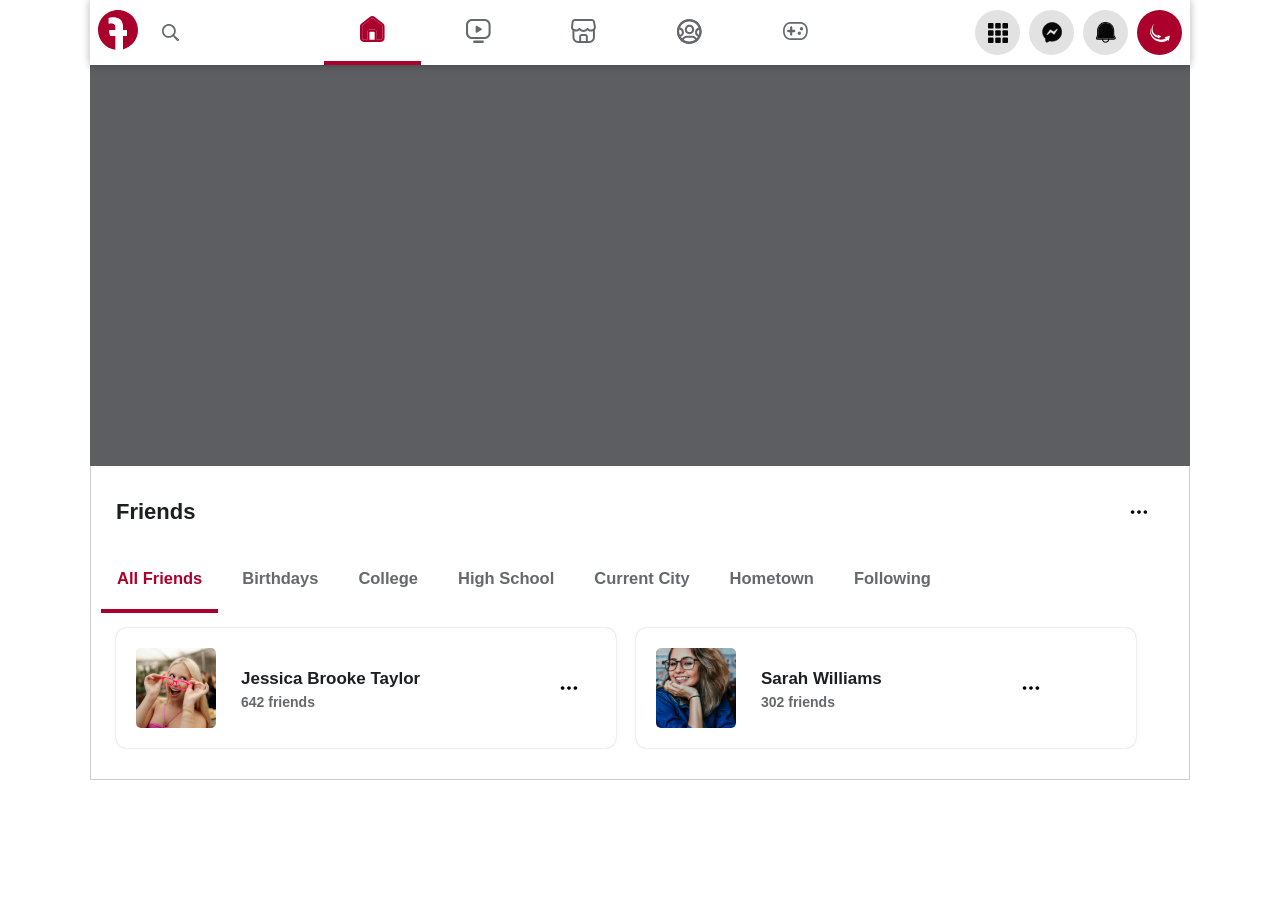
==== commit b7dd0134: "updates" ====
--- a/index.html
+++ b/index.html
@@ -89,7 +89,7 @@
               <!-- Profile Two: Sarah Williams -->
               <a href="/profiles/sarah-williams/index.html" class="friends-list-item">
                 <div class="profile-photo friends-list-img profile-img">
-                    <img src="/profiles/jessica-b-taylor/assets/img/posts/birthday/birthday-jess.jpg">
+                    <img src="/profiles/sarah-williams/assets/img/sarah-williams.jpg">
                 </div>
                 <div class="friends-list-info">
                   <p class="friend-name">Sarah Williams</p>
